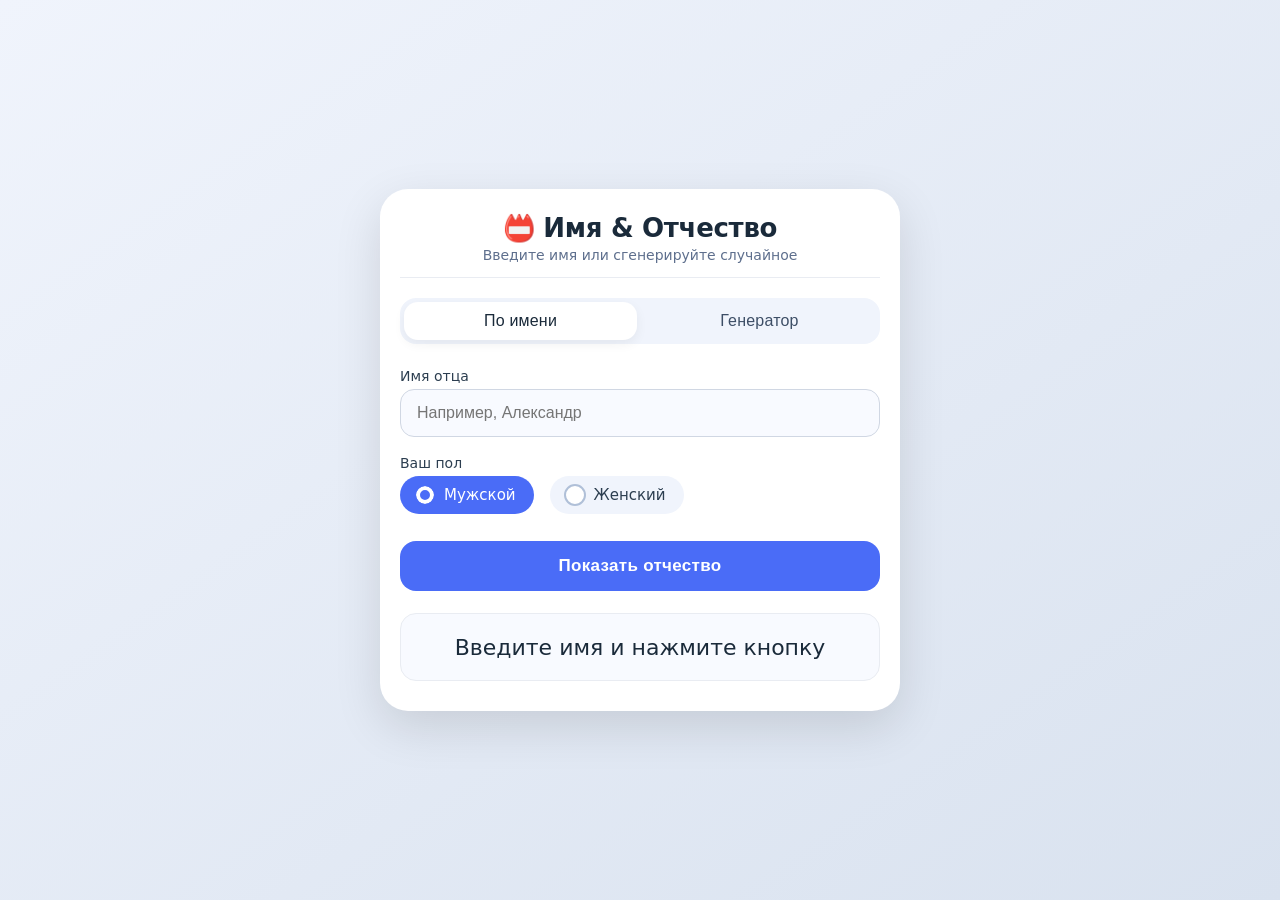
==== index.html @ 455b9d02 "Rename index to index.html" ====
<!DOCTYPE html>
<html lang="ru">
<head>
    <meta charset="UTF-8">
    <meta name="viewport" content="width=device-width, initial-scale=1.0, maximum-scale=1.0, user-scalable=yes">
    <title>Имя → Отчество + Генератор</title>
    <style>
        * {
            box-sizing: border-box;
            margin: 0;
            padding: 0;
        }

        body {
            background: linear-gradient(145deg, #f0f4fc 0%, #d9e2ef 100%);
            min-height: 100vh;
            display: flex;
            justify-content: center;
            align-items: center;
            font-family: 'Segoe UI', Roboto, system-ui, -apple-system, sans-serif;
            padding: 16px;
            margin: 0;
            touch-action: manipulation;
        }

        .app {
            background: #ffffff;
            max-width: 520px;
            width: 100%;
            padding: 24px 20px 30px;
            border-radius: 28px;
            box-shadow: 0 16px 48px rgba(0, 0, 0, 0.12);
            transition: 0.3s;
        }

        h1 {
            text-align: center;
            font-weight: 600;
            font-size: 26px;
            color: #1a2a3a;
            margin-bottom: 4px;
            letter-spacing: -0.3px;
        }

        .app-sub {
            text-align: center;
            color: #5e6f8d;
            font-size: 14px;
            margin-bottom: 20px;
            border-bottom: 1px solid #e9ecf2;
            padding-bottom: 14px;
        }

        .tabs {
            display: flex;
            gap: 6px;
            margin-bottom: 24px;
            background: #f0f4fc;
            border-radius: 16px;
            padding: 4px;
        }

        .tab-btn {
            flex: 1;
            padding: 10px 4px;
            border: none;
            background: transparent;
            border-radius: 14px;
            font-size: 16px;
            font-weight: 500;
            color: #3d4e66;
            cursor: pointer;
            transition: background 0.2s, color 0.2s, box-shadow 0.2s;
            text-align: center;
            letter-spacing: 0.2px;
            touch-action: manipulation;
            -webkit-tap-highlight-color: transparent;
        }

        .tab-btn.active {
            background: #ffffff;
            color: #1a2a3a;
            box-shadow: 0 4px 12px rgba(0, 0, 0, 0.06);
        }

        .tab-btn:active {
            background: #e0e8f5;
        }

        .tab-panel {
            display: none;
            animation: fade 0.2s ease;
        }

        .tab-panel.active {
            display: block;
        }

        @keyframes fade {
            from { opacity: 0.5; }
            to { opacity: 1; }
        }

        .form-group {
            margin-bottom: 18px;
        }

        label {
            display: block;
            font-weight: 500;
            font-size: 14px;
            color: #2c3e50;
            margin-bottom: 5px;
        }

        input[type="text"] {
            width: 100%;
            padding: 14px 16px;
            font-size: 16px;
            border: 1px solid #d0d7e3;
            border-radius: 14px;
            background: #f8faff;
            transition: 0.25s;
            outline: none;
            -webkit-appearance: none;
            touch-action: manipulation;
        }

        input[type="text"]:focus {
            border-color: #4a6cf7;
            background: #ffffff;
            box-shadow: 0 0 0 3px rgba(74, 108, 247, 0.15);
        }

        .radio-group {
            display: flex;
            gap: 16px;
            align-items: center;
            flex-wrap: wrap;
            margin-top: 2px;
        }

        .radio-group input[type="radio"] {
            display: none;
        }

        .radio-group label {
            display: inline-flex;
            align-items: center;
            gap: 8px;
            font-weight: 400;
            font-size: 15px;
            color: #2c3e50;
            cursor: pointer;
            padding: 8px 18px 8px 14px;
            border-radius: 40px;
            background: #f0f4fc;
            transition: background 0.2s, color 0.2s;
            user-select: none;
            touch-action: manipulation;
            -webkit-tap-highlight-color: transparent;
        }

        .radio-group input[type="radio"]:checked + label {
            background: #4a6cf7;
            color: #ffffff;
        }

        .radio-group label::before {
            content: "";
            display: inline-block;
            width: 18px;
            height: 18px;
            border-radius: 50%;
            border: 2px solid #b0c0d8;
            background: #ffffff;
            transition: 0.2s;
            flex-shrink: 0;
        }

        .radio-group input[type="radio"]:checked + label::before {
            border-color: #4a6cf7;
            background: #4a6cf7;
            box-shadow: inset 0 0 0 4px #ffffff;
        }

        .btn-primary {
            width: 100%;
            padding: 15px;
            font-size: 17px;
            font-weight: 600;
            background: #4a6cf7;
            color: #ffffff;
            border: none;
            border-radius: 16px;
            cursor: pointer;
            transition: background 0.2s, box-shadow 0.2s;
            letter-spacing: 0.3px;
            margin-top: 4px;
            touch-action: manipulation;
            -webkit-tap-highlight-color: transparent;
        }

        .btn-primary:active {
            background: #3a5cd9;
        }

        .result-box {
            margin-top: 22px;
            padding: 18px 16px;
            background: #f8faff;
            border-radius: 16px;
            text-align: center;
            font-size: 22px;
            font-weight: 500;
            color: #1a2a3a;
            border: 1px solid #e9ecf2;
            min-height: 68px;
            display: flex;
            align-items: center;
            justify-content: center;
            transition: 0.3s;
            word-break: break-word;
        }

        .result-box.error {
            color: #d14545;
            background: #fff4f4;
            border-color: #f5c6c6;
            font-size: 16px;
        }

        .result-box.success {
            color: #1a7a3a;
            background: #e6f7ed;
            border-color: #b8e0cc;
        }

        .gen-options {
            display: flex;
            gap: 12px;
            flex-wrap: wrap;
            margin-bottom: 4px;
        }

        .gen-options label {
            display: flex;
            align-items: center;
            gap: 6px;
            font-weight: 400;
            font-size: 15px;
            color: #2c3e50;
            cursor: pointer;
            padding: 6px 12px;
            background: #f0f4fc;
            border-radius: 30px;
            transition: background 0.2s, color 0.2s;
            touch-action: manipulation;
            -webkit-tap-highlight-color: transparent;
        }

        .gen-options input[type="checkbox"] {
            width: 18px;
            height: 18px;
            accent-color: #4a6cf7;
            cursor: pointer;
            touch-action: manipulation;
        }

        .gen-options label:has(input:checked) {
            background: #4a6cf7;
            color: #ffffff;
        }

        @media (max-width: 460px) {
            .app {
                padding: 18px 14px 22px;
            }
            h1 {
                font-size: 22px;
            }
            .tab-btn {
                font-size: 14px;
                padding: 8px 2px;
            }
            .radio-group label {
                padding: 6px 14px 6px 10px;
                font-size: 14px;
            }
            .gen-options label {
                font-size: 14px;
                padding: 5px 10px;
            }
            .result-box {
                font-size: 19px;
                min-height: 60px;
            }
        }

        @media (max-width: 380px) {
            .tabs {
                flex-direction: column;
                gap: 4px;
            }
            .tab-btn {
                width: 100%;
            }
        }
    </style>
</head>
<body>

<div class="app">
    <h1>📛 Имя &amp; Отчество</h1>
    <div class="app-sub">Введите имя или сгенерируйте случайное</div>

    <div class="tabs" role="tablist">
        <button class="tab-btn active" data-tab="tab1" role="tab">По имени</button>
        <button class="tab-btn" data-tab="tab2" role="tab">Генератор</button>
    </div>

    <div id="tab1" class="tab-panel active" role="tabpanel">
        <div class="form-group">
            <label for="nameInput">Имя отца</label>
            <input type="text" id="nameInput" placeholder="Например, Александр" autocomplete="off">
        </div>

        <div class="form-group">
            <label>Ваш пол</label>
            <div class="radio-group">
                <input type="radio" name="gender1" value="male" id="male1" checked>
                <label for="male1">Мужской</label>
                <input type="radio" name="gender1" value="female" id="female1">
                <label for="female1">Женский</label>
            </div>
        </div>

        <button class="btn-primary" id="generateBtn1">Показать отчество</button>

        <div id="result1" class="result-box">Введите имя и нажмите кнопку</div>
    </div>

    <div id="tab2" class="tab-panel" role="tabpanel">
        <div class="form-group">
            <label>Что генерировать</label>
            <div class="gen-options">
                <label><input type="checkbox" id="genName" checked> Имя</label>
                <label><input type="checkbox" id="genPatr" checked> Отчество</label>
            </div>
            <div style="font-size:13px; color:#5e6f8d; margin-top:4px;">Выберите один или оба пункта</div>
        </div>

        <div class="form-group">
            <label>Пол для отчества</label>
            <div class="radio-group">
                <input type="radio" name="gender2" value="male" id="male2" checked>
                <label for="male2">Мужской</label>
                <input type="radio" name="gender2" value="female" id="female2">
                <label for="female2">Женский</label>
            </div>
            <div style="font-size:13px; color:#5e6f8d; margin-top:3px;">Используется только если генерируется отчество</div>
        </div>

        <button class="btn-primary" id="generateBtn2">🎲 Сгенерировать</button>

        <div id="result2" class="result-box">Нажмите «Сгенерировать»</div>
    </div>
</div>

<script>
    (function() {
        // ---------- ТОЛЬКО РУССКИЕ И СТАРОСЛАВЯНСКИЕ МУЖСКИЕ ИМЕНА (около 200) ----------
        const maleNames = [
            'александр', 'алексей', 'анатолий', 'андрей', 'антон',
            'аркадий', 'арсений', 'артем', 'афанасий', 'богдан',
            'борис', 'борислав', 'бронислав', 'вадим', 'валентин',
            'валерий', 'василий', 'венедикт', 'викентий', 'виктор',
            'виталий', 'владимир', 'владислав', 'влас', 'всеволод',
            'вячеслав', 'гавриил', 'геннадий', 'георгий', 'герасим',
            'глеб', 'гордей', 'григорий', 'гурий', 'давид',
            'даниил', 'данила', 'демид', 'демьян', 'денис',
            'дмитрий', 'добрыня', 'драгомир', 'евгений', 'егор',
            'елеазар', 'елисей', 'емельян', 'еремей', 'ермолай',
            'ефим', 'ефрем', 'захар', 'зиновий', 'иван',
            'игнат', 'игнатий', 'игорь', 'изяслав', 'илья',
            'иосиф', 'ипат', 'ипполит', 'казимир', 'калистрат',
            'капитон', 'карп', 'касьян', 'киприан', 'кирилл',
            'климент', 'клим', 'константин', 'козьма', 'кузьма',
            'лаврентий', 'лазарь', 'лев', 'леонид', 'лука',
            'любомир', 'макар', 'максим', 'марк', 'мартин',
            'матвей', 'мечислав', 'мирон', 'мирослав', 'михаил',
            'модест', 'мстислав', 'назар', 'нестор', 'никита',
            'никифор', 'николай', 'нимфодор', 'олег', 'онисим',
            'остап', 'павел', 'панкрат', 'парфен', 'патап',
            'пересвет', 'петр', 'пимен', 'платон', 'поликарп',
            'потап', 'прохор', 'радомир', 'ратибор', 'ратмир',
            'родион', 'родислав', 'роман', 'ростислав', 'руслан',
            'савва', 'савелий', 'самуил', 'сафон', 'святогор',
            'святомир', 'святослав', 'севастьян', 'семен', 'серафим',
            'сергей', 'сидор', 'сила', 'силуан', 'соломон',
            'софрон', 'спиридон', 'станислав', 'степан', 'тарас',
            'терентий', 'тимофей', 'тихон', 'трофим', 'ульян',
            'устин', 'фадей', 'федор', 'федот', 'феликс',
            'феофан', 'филипп', 'филон', 'фотий', 'харитон',
            'христофор', 'эраст', 'ювеналий', 'юлий', 'юрий',
            'яким', 'ян', 'януарий', 'ярополк', 'ярослав'
        ];

        // Мужские имена, оканчивающиеся на "а"/"я" (для проверки)
        const maleAEnding = ['никита', 'илья', 'кузьма', 'фома', 'савва', 'лука', 'данила'];

        // Исключения для нестандартных отчеств
        const exceptions = {
            'илья': ['Ильич', 'Ильинична'],
            'данила': ['Данилович', 'Даниловна'],
            'кузьма': ['Кузьмич', 'Кузьминична'],
            'фома': ['Фомич', 'Фоминична'],
            'лука': ['Лукич', 'Лукинична'],
            'павел': ['Павлович', 'Павловна'],
            'михаил': ['Михайлович', 'Михайловна'],
            'лев': ['Львович', 'Львовна'],
            'дмитрий': ['Дмитриевич', 'Дмитриевна'],
            'пётр': ['Петрович', 'Петровна'],
            'петр': ['Петрович', 'Петровна'],
            'семён': ['Семёнович', 'Семёновна'],
            'семен': ['Семёнович', 'Семёновна'],
            'артём': ['Артёмович', 'Артёмовна'],
            'артем': ['Артёмович', 'Артёмовна'],
            'ёгор': ['Егорович', 'Егоровна'],
            'егор': ['Егорович', 'Егоровна']
        };

        function getPatronymic(name, gender) {
            const trimmed = name.trim();
            if (!trimmed) return { text: 'Введите имя', error: true };
            const lower = trimmed.toLowerCase();
            const lastChar = lower.slice(-1);
            if ((lastChar === 'а' || lastChar === 'я') && !maleAEnding.includes(lower)) {
                return { text: 'Ошибка: введите мужское имя', error: true };
            }
            const exKey = lower;
            if (exceptions[exKey]) {
                return { text: gender === 'male' ? exceptions[exKey][0] : exceptions[exKey][1], error: false };
            }
            let base = '', maleSuffix = '', femaleSuffix = '';
            if (lastChar === 'а' || lastChar === 'я') {
                base = lower.slice(0, -1);
                maleSuffix = 'ич';
                femaleSuffix = 'ична';
            } else if (lastChar === 'й') {
                if (lower.endsWith('ий')) {
                    base = lower.slice(0, -2) + 'ь';
                    maleSuffix = 'евич';
                    femaleSuffix = 'евна';
                } else {
                    base = lower.slice(0, -1);
                    maleSuffix = 'евич';
                    femaleSuffix = 'евна';
                }
            } else if (lastChar === 'ь') {
                base = lower.slice(0, -1);
                maleSuffix = 'евич';
                femaleSuffix = 'евна';
            } else {
                base = lower;
                maleSuffix = 'ович';
                femaleSuffix = 'овна';
            }
            let result = base + (gender === 'male' ? maleSuffix : femaleSuffix);
            result = result.charAt(0).toUpperCase() + result.slice(1);
            return { text: result, error: false };
        }

        // ---------- Универсальная функция для событий (touch + click) ----------
        function addTapListener(element, handler) {
            if (!element) return;
            let isTouched = false;
            element.addEventListener('touchstart', function(e) {
                isTouched = true;
                handler(e);
            }, { passive: true });
            element.addEventListener('click', function(e) {
                if (!isTouched) {
                    handler(e);
                }
                isTouched = false;
            });
        }

        // ---------- Вкладка 1 ----------
        const nameInput = document.getElementById('nameInput');
        const male1 = document.getElementById('male1');
        const female1 = document.getElementById('female1');
        const generateBtn1 = document.getElementById('generateBtn1');
        const result1 = document.getElementById('result1');

        function updateResult1() {
            const name = nameInput.value.trim();
            if (!name) {
                result1.textContent = 'Введите имя и нажмите кнопку';
                result1.className = 'result-box';
                return;
            }
            const gender = male1.checked ? 'male' : 'female';
            const { text, error } = getPatronymic(name, gender);
            result1.textContent = text;
            result1.className = 'result-box ' + (error ? 'error' : 'success');
        }

        addTapListener(generateBtn1, updateResult1);

        nameInput.addEventListener('keydown', (e) => {
            if (e.key === 'Enter') {
                e.preventDefault();
                updateResult1();
            }
        });
        male1.addEventListener('change', updateResult1);
        female1.addEventListener('change', updateResult1);

        // ---------- Вкладка 2 ----------
        const genNameChk = document.getElementById('genName');
        const genPatrChk = document.getElementById('genPatr');
        const male2 = document.getElementById('male2');
        const female2 = document.getElementById('female2');
        const generateBtn2 = document.getElementById('generateBtn2');
        const result2 = document.getElementById('result2');

        function getRandomName() {
            const idx = Math.floor(Math.random() * maleNames.length);
            return maleNames[idx];
        }

        function generateRandom() {
            const includeName = genNameChk.checked;
            const includePatr = genPatrChk.checked;
            if (!includeName && !includePatr) {
                result2.textContent = 'Выберите хотя бы один вариант';
                result2.className = 'result-box error';
                return;
            }
            const gender = male2.checked ? 'male' : 'female';
            const outputParts = [];
            if (includeName) {
                const randomName = getRandomName();
                outputParts.push(randomName.charAt(0).toUpperCase() + randomName.slice(1));
            }
            if (includePatr) {
                let baseName = getRandomName();
                const { text, error } = getPatronymic(baseName, gender);
                if (!error) outputParts.push(text);
                else outputParts.push('(ошибка)');
            }
            const finalText = outputParts.join(' ') || 'Ничего не выбрано';
            result2.textContent = finalText;
            result2.className = 'result-box success';
        }

        addTapListener(generateBtn2, generateRandom);

        // ---------- Переключение вкладок ----------
        const tabBtns = document.querySelectorAll('.tab-btn');
        const panels = {
            tab1: document.getElementById('tab1'),
            tab2: document.getElementById('tab2')
        };

        tabBtns.forEach(btn => {
            addTapListener(btn, function(e) {
                tabBtns.forEach(b => b.classList.remove('active'));
                btn.classList.add('active');
                Object.values(panels).forEach(p => p.classList.remove('active'));
                const tabId = btn.dataset.tab;
                if (panels[tabId]) panels[tabId].classList.add('active');
            });
        });

        // Инициализация
        result1.textContent = 'Введите имя и нажмите кнопку';
        result1.className = 'result-box';
        result2.textContent = 'Нажмите «Сгенерировать»';
        result2.className = 'result-box';
    })();
</script>
</body>
</html>
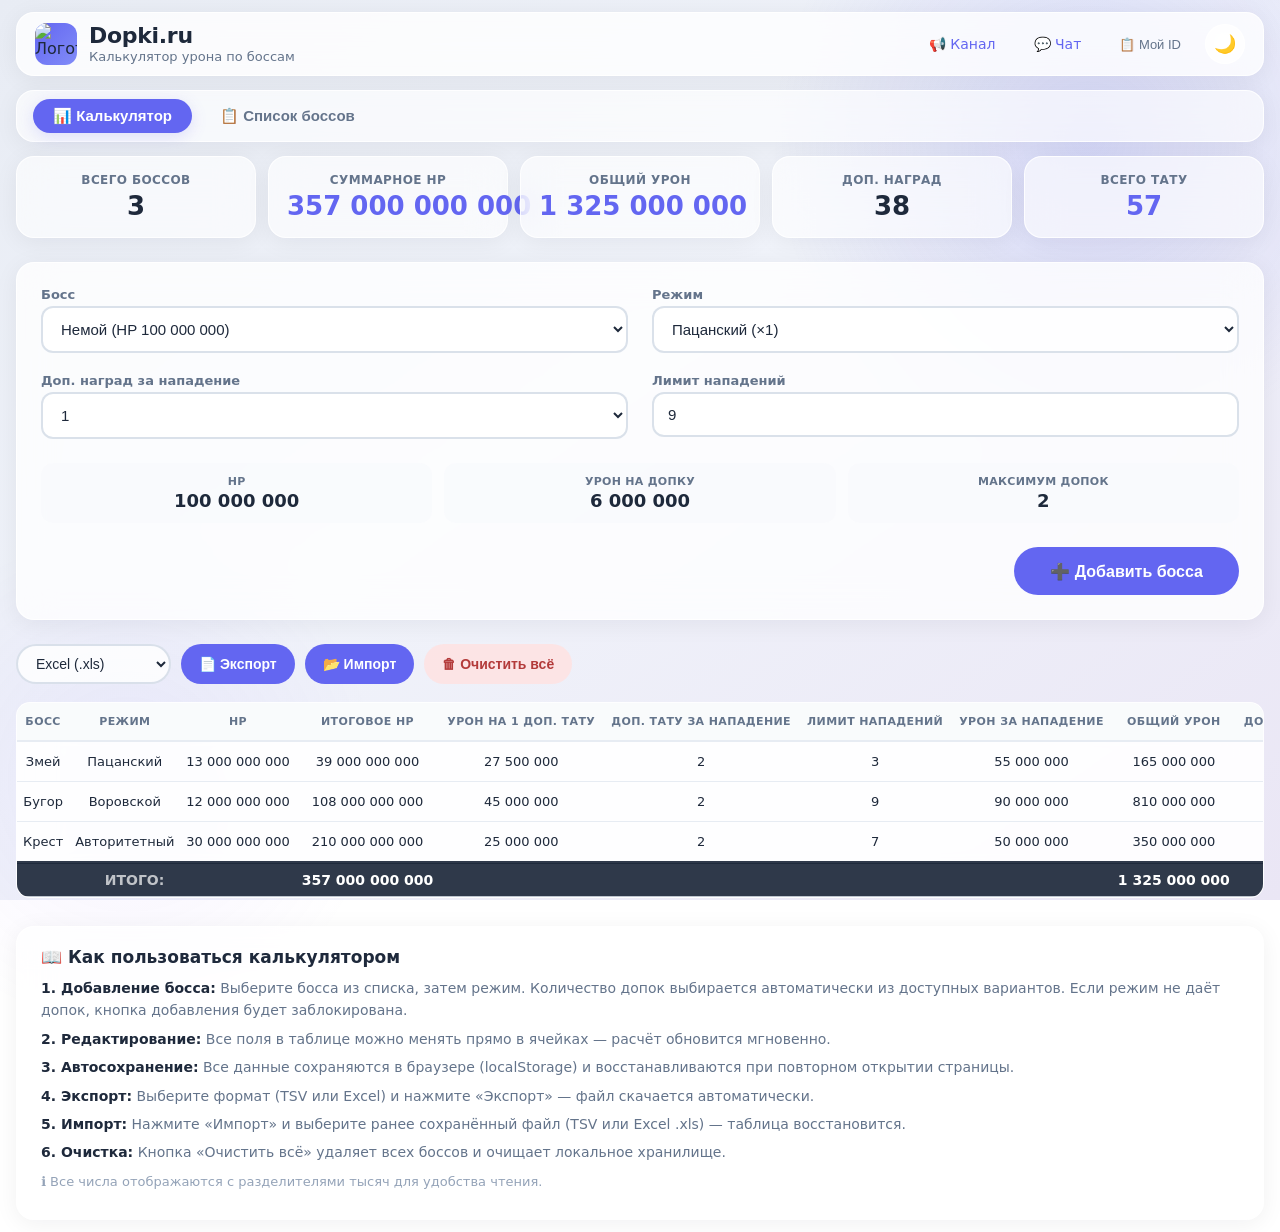
==== commit 0780b0e1: "Update print statement from 'Hello' to 'Goodbye'" ====
--- a/index.html
+++ b/index.html
@@ -1,586 +1,1987 @@
 <!DOCTYPE html>
-<html lang="ru">
+<html lang="ru" data-theme="light">
 <head>
     <meta charset="UTF-8">
-    <meta name="viewport" content="width=device-width, initial-scale=1.0, maximum-scale=1.0, user-scalable=yes">
-    <title>Имя → Отчество + Генератор</title>
+    <meta name="viewport" content="width=device-width, initial-scale=1.0, maximum-scale=1.5">
+    <title>Боссы — Калькулятор + Список</title>
     <style>
-        * {
-            box-sizing: border-box;
-            margin: 0;
-            padding: 0;
+        /* ===== ОБЩИЕ СТИЛИ (без изменений) ===== */
+        * { box-sizing: border-box; margin: 0; padding: 0; }
+
+        :root {
+            --bg-gradient-1: #e8ecf4;
+            --bg-gradient-2: #f0f3fa;
+            --bg-gradient-3: #eae6f5;
+            --accent: #6366f1;
+            --accent-light: #818cf8;
+            --accent-glow: rgba(99, 102, 241, 0.18);
+            --glass-bg: rgba(255, 255, 255, 0.62);
+            --glass-bg-strong: rgba(255, 255, 255, 0.78);
+            --glass-border: rgba(255, 255, 255, 0.85);
+            --glass-shadow: 0 4px 24px rgba(15, 23, 42, 0.06);
+            --glass-blur: 18px;
+            --bg-card: var(--glass-bg);
+            --bg-card-hover: rgba(255, 255, 255, 0.88);
+            --bg-input: rgba(255, 255, 255, 0.82);
+            --bg-input-alt: rgba(248, 250, 252, 0.7);
+            --bg-header: var(--glass-bg-strong);
+            --bg-table-header: rgba(248, 250, 252, 0.8);
+            --bg-table-row: rgba(255, 255, 255, 0.4);
+            --bg-table-row-alt: rgba(255, 255, 255, 0.55);
+            --bg-total: rgba(30, 41, 59, 0.92);
+            --bg-btn-primary: var(--accent);
+            --bg-btn-primary-hover: #4f46e5;
+            --bg-btn-secondary: rgba(255, 255, 255, 0.5);
+            --bg-btn-secondary-hover: rgba(255, 255, 255, 0.72);
+            --bg-btn-danger: rgba(254, 226, 226, 0.85);
+            --bg-btn-danger-hover: rgba(254, 202, 202, 0.9);
+            --bg-select: rgba(255, 255, 255, 0.82);
+            --bg-toast: rgba(30, 41, 59, 0.94);
+            --text-primary: #1e293b;
+            --text-secondary: #64748b;
+            --text-inverse: #ffffff;
+            --text-muted: #94a3b8;
+            --text-link: var(--accent);
+            --border-color: rgba(226, 232, 240, 0.8);
+            --border-input: rgba(203, 213, 225, 0.7);
+            --shadow-card: var(--glass-shadow);
+            --shadow-hover: 0 8px 32px rgba(15, 23, 42, 0.1);
+            --cat-blue: #3b82f6;
+            --cat-amber: #f59e0b;
+            --cat-violet: #8b5cf6;
+            --hp-low-color: #059669;
+            --hp-mid-color: #d97706;
+            --hp-high-color: #ea580c;
+            --hp-vhigh-color: #dc2626;
+            --hp-low-bg: rgba(5, 150, 105, 0.07);
+            --hp-mid-bg: rgba(217, 119, 6, 0.07);
+            --hp-high-bg: rgba(234, 88, 12, 0.07);
+            --hp-vhigh-bg: rgba(220, 38, 38, 0.07);
+            --radius-card: 18px;
+            --radius-input: 12px;
+            --radius-btn: 24px;
+            --radius-table: 14px;
+            --transition: 0.25s ease;
+            --font: 'Segoe UI', -apple-system, BlinkMacSystemFont, Roboto, system-ui, sans-serif;
+        }
+        [data-theme="dark"] {
+            --bg-gradient-1: #0b0f17;
+            --bg-gradient-2: #111827;
+            --bg-gradient-3: #15102a;
+            --accent: #818cf8;
+            --accent-light: #a5b4fc;
+            --accent-glow: rgba(129, 140, 248, 0.15);
+            --glass-bg: rgba(22, 27, 38, 0.62);
+            --glass-bg-strong: rgba(28, 34, 48, 0.78);
+            --glass-border: rgba(255, 255, 255, 0.07);
+            --glass-shadow: 0 4px 24px rgba(0, 0, 0, 0.28);
+            --glass-blur: 20px;
+            --bg-card: var(--glass-bg);
+            --bg-card-hover: rgba(36, 42, 56, 0.75);
+            --bg-input: rgba(22, 27, 38, 0.85);
+            --bg-input-alt: rgba(30, 36, 50, 0.6);
+            --bg-header: var(--glass-bg-strong);
+            --bg-table-header: rgba(30, 36, 50, 0.75);
+            --bg-table-row: rgba(22, 27, 38, 0.45);
+            --bg-table-row-alt: rgba(28, 34, 48, 0.55);
+            --bg-total: rgba(99, 102, 241, 0.88);
+            --bg-btn-primary: var(--accent);
+            --bg-btn-primary-hover: #6366f1;
+            --bg-btn-secondary: rgba(255, 255, 255, 0.05);
+            --bg-btn-secondary-hover: rgba(255, 255, 255, 0.1);
+            --bg-btn-danger: rgba(127, 29, 29, 0.45);
+            --bg-btn-danger-hover: rgba(153, 27, 27, 0.55);
+            --bg-select: rgba(22, 27, 38, 0.85);
+            --bg-toast: rgba(99, 102, 241, 0.94);
+            --text-primary: #e2e8f0;
+            --text-secondary: #94a3b8;
+            --text-inverse: #ffffff;
+            --text-muted: #64748b;
+            --text-link: var(--accent-light);
+            --border-color: rgba(255, 255, 255, 0.06);
+            --border-input: rgba(255, 255, 255, 0.1);
+            --shadow-card: var(--glass-shadow);
+            --shadow-hover: 0 8px 32px rgba(0, 0, 0, 0.38);
+            --hp-low-color: #34d399;
+            --hp-mid-color: #fbbf24;
+            --hp-high-color: #fb923c;
+            --hp-vhigh-color: #f87171;
+            --hp-low-bg: rgba(52, 211, 153, 0.06);
+            --hp-mid-bg: rgba(251, 191, 36, 0.06);
+            --hp-high-bg: rgba(251, 146, 60, 0.06);
+            --hp-vhigh-bg: rgba(248, 113, 113, 0.06);
         }
 
         body {
-            background: linear-gradient(145deg, #f0f4fc 0%, #d9e2ef 100%);
+            font-family: var(--font);
+            background: linear-gradient(145deg, var(--bg-gradient-1) 0%, var(--bg-gradient-2) 45%, var(--bg-gradient-3) 100%);
+            background-attachment: fixed;
+            color: var(--text-primary);
+            transition: background var(--transition), color var(--transition);
             min-height: 100vh;
+            padding: 16px;
             display: flex;
             justify-content: center;
+        }
+        body::before {
+            content: '';
+            position: fixed;
+            top: -20%;
+            right: -10%;
+            width: 50vw;
+            height: 50vw;
+            background: radial-gradient(circle, var(--accent-glow) 0%, transparent 70%);
+            pointer-events: none;
+            z-index: 0;
+        }
+        body::after {
+            content: '';
+            position: fixed;
+            bottom: -15%;
+            left: -10%;
+            width: 40vw;
+            height: 40vw;
+            background: radial-gradient(circle, rgba(139, 92, 246, 0.08) 0%, transparent 70%);
+            pointer-events: none;
+            z-index: 0;
+        }
+
+        .glass {
+            background: var(--glass-bg);
+            backdrop-filter: blur(var(--glass-blur));
+            -webkit-backdrop-filter: blur(var(--glass-blur));
+            border: 1px solid var(--glass-border);
+            box-shadow: var(--glass-shadow);
+        }
+        .container { max-width: 100%; width: 100%; position: relative; z-index: 1; }
+
+        /* ===== ШАПКА ===== */
+        .app-header {
+            display: flex; flex-wrap: wrap; align-items: center; justify-content: space-between;
+            gap: 16px; padding: 12px 20px 12px 24px;
+            background: var(--glass-bg-strong);
+            backdrop-filter: blur(var(--glass-blur));
+            -webkit-backdrop-filter: blur(var(--glass-blur));
+            border: 1px solid var(--glass-border);
+            border-radius: var(--radius-card);
+            box-shadow: var(--shadow-card); margin-bottom: 24px;
+            transition: background var(--transition), box-shadow var(--transition), border-color var(--transition);
+        }
+        .logo-area { display: flex; align-items: center; gap: 12px; }
+        .logo-icon {
+            width: 42px; height: 42px; border-radius: 12px;
+            background: linear-gradient(135deg, var(--accent), var(--accent-light));
+            display: flex; align-items: center; justify-content: center;
+            overflow: hidden;
+            flex-shrink: 0;
+        }
+        .logo-icon img {
+            width: 100%; height: 100%; object-fit: cover;
+            display: block;
+        }
+        .logo-text { display: flex; flex-direction: column; line-height: 1.2; }
+        .logo-text .title { font-size: 22px; font-weight: 700; color: var(--text-primary); letter-spacing: -0.3px; transition: color var(--transition); }
+        .logo-text .sub { font-size: 13px; font-weight: 400; color: var(--text-secondary); transition: color var(--transition); }
+
+        .header-actions { display: flex; align-items: center; gap: 10px; flex-wrap: wrap; }
+        .header-actions .btn-link {
+            background: none; border: none; color: var(--text-secondary);
+            font-size: 14px; font-weight: 500; padding: 6px 14px;
+            border-radius: var(--radius-btn); cursor: pointer;
+            transition: background var(--transition), color var(--transition);
+            text-decoration: none; display: inline-flex; align-items: center; gap: 6px;
+        }
+        .header-actions .btn-link:hover { background: var(--bg-btn-secondary); color: var(--text-primary); }
+        .header-actions .btn-link.primary { color: var(--text-link); }
+        .header-actions .btn-link.primary:hover { background: var(--accent-glow); }
+
+        .theme-toggle {
+            background: var(--bg-btn-secondary);
+            border: 1px solid var(--glass-border);
+            width: 40px; height: 40px;
+            border-radius: 50%; font-size: 18px; cursor: pointer;
+            transition: background var(--transition), transform 0.2s, border-color var(--transition);
+            display: flex; align-items: center; justify-content: center;
+            color: var(--text-primary);
+            backdrop-filter: blur(8px);
+            -webkit-backdrop-filter: blur(8px);
+        }
+        .theme-toggle:hover { background: var(--bg-btn-secondary-hover); transform: scale(1.05); }
+
+        /* ===== ВКЛАДКИ ===== */
+        .tabs {
+            display: flex; gap: 8px; margin-bottom: 20px; flex-wrap: wrap;
+            background: var(--glass-bg);
+            backdrop-filter: blur(var(--glass-blur));
+            -webkit-backdrop-filter: blur(var(--glass-blur));
+            border: 1px solid var(--glass-border);
+            padding: 8px 16px; border-radius: var(--radius-card);
+            box-shadow: var(--shadow-card);
+        }
+        .tab-btn {
+            background: transparent; border: none; padding: 8px 20px;
+            border-radius: var(--radius-btn); font-size: 15px; font-weight: 600;
+            color: var(--text-secondary); cursor: pointer;
+            transition: background var(--transition), color var(--transition);
+        }
+        .tab-btn:hover { background: var(--bg-btn-secondary); color: var(--text-primary); }
+        .tab-btn.active {
+            background: var(--bg-btn-primary);
+            color: var(--text-inverse);
+            box-shadow: 0 4px 16px var(--accent-glow);
+        }
+        .tab-btn.active:hover { background: var(--bg-btn-primary-hover); }
+
+        .tab-content {
+            display: none;
+            animation: fade 0.3s;
+        }
+        .tab-content.active { display: block; }
+        @keyframes fade { from { opacity: 0.4; } to { opacity: 1; } }
+
+        /* ===== ИЗОЛЯЦИЯ СТИЛЕЙ ДЛЯ КАЖДОГО ТАБА ===== */
+        /* Стили для Калькулятора (префикс #tab-calculator) */
+        #tab-calculator .stats-grid {
+            display: grid; grid-template-columns: repeat(auto-fit, minmax(140px, 1fr)); gap: 12px; margin-bottom: 24px;
+        }
+        #tab-calculator .stat-card {
+            background: var(--glass-bg);
+            backdrop-filter: blur(var(--glass-blur));
+            -webkit-backdrop-filter: blur(var(--glass-blur));
+            border: 1px solid var(--glass-border);
+            border-radius: var(--radius-card); padding: 16px 18px;
+            box-shadow: var(--shadow-card); transition: background var(--transition), box-shadow var(--transition), transform 0.2s;
+            text-align: center;
+        }
+        #tab-calculator .stat-card:hover { transform: translateY(-2px); box-shadow: var(--shadow-hover); }
+        #tab-calculator .stat-card .stat-label { font-size:12px; font-weight:600; text-transform:uppercase; letter-spacing:0.4px; color:var(--text-secondary); margin-bottom:4px; transition:color var(--transition); }
+        #tab-calculator .stat-card .stat-value { font-size:26px; font-weight:700; color:var(--text-primary); transition:color var(--transition); }
+        #tab-calculator .stat-card .stat-value .small { font-size:14px; font-weight:400; color:var(--text-secondary); margin-left:4px; }
+        #tab-calculator .stat-card.accent .stat-value { color:var(--text-link); }
+
+        #tab-calculator .add-section { margin-bottom:24px; }
+        #tab-calculator .add-form-wrap {
+            background: var(--glass-bg-strong);
+            backdrop-filter: blur(var(--glass-blur));
+            -webkit-backdrop-filter: blur(var(--glass-blur));
+            border: 1px solid var(--glass-border);
+            border-radius: var(--radius-card); box-shadow: var(--shadow-card); padding: 24px;
+            transition: background var(--transition), box-shadow var(--transition), border-color var(--transition);
+        }
+        #tab-calculator .add-form-grid { display:grid; grid-template-columns:1fr 1fr; gap:20px 24px; }
+        #tab-calculator .add-form-grid .field-group { display:flex; flex-direction:column; gap:4px; }
+        #tab-calculator .add-form-grid .field-group label { font-size:13px; font-weight:600; color:var(--text-secondary); transition:color var(--transition); }
+        #tab-calculator .add-form-grid .field-group select,
+        #tab-calculator .add-form-grid .field-group input {
+            padding:12px 14px; border:2px solid var(--border-input); border-radius:var(--radius-input);
+            font-size:15px; font-weight:500; color:var(--text-primary); background:var(--bg-input);
+            transition:border-color var(--transition), background var(--transition), color var(--transition), box-shadow var(--transition);
+            outline:none; width:100%;
+        }
+        #tab-calculator .add-form-grid .field-group select {
+            appearance: auto;
+            background-image: none;
+            padding-right: 14px;
+        }
+        #tab-calculator .add-form-grid .field-group select:focus,
+        #tab-calculator .add-form-grid .field-group input:focus {
+            border-color:var(--text-link);
+            box-shadow:0 0 0 4px var(--accent-glow);
+        }
+        #tab-calculator .form-info-grid {
+            grid-column: 1 / -1;
+            display: grid;
+            grid-template-columns: repeat(auto-fit, minmax(120px, 1fr));
+            gap: 12px;
+            margin-top: 4px;
+        }
+        #tab-calculator .form-info-item {
+            background: var(--bg-input-alt);
+            border-radius: var(--radius-input);
+            padding: 12px 16px;
+            text-align: center;
+            transition: background var(--transition);
+        }
+        #tab-calculator .form-info-item .info-label { font-size:11px; font-weight:600; text-transform:uppercase; letter-spacing:0.3px; color:var(--text-secondary); transition:color var(--transition); }
+        #tab-calculator .form-info-item .info-value { font-size:18px; font-weight:700; color:var(--text-primary); margin-top:2px; transition:color var(--transition); }
+        #tab-calculator .form-info-item.danger .info-value { color:#e74c3c; }
+        #tab-calculator .form-info-item .no-dop-badge {
+            display:inline-block; background:#fee8e8; color:#b33a3a; font-weight:600; font-size:13px;
+            padding:4px 14px; border-radius:20px; margin-top:2px;
+        }
+        #tab-calculator .add-btn-wrap { grid-column:1/-1; display:flex; justify-content:flex-end; margin-top:4px; }
+        #tab-calculator .btn-add {
+            background:var(--bg-btn-primary); color:var(--text-inverse); border:none;
+            padding:12px 36px; border-radius:var(--radius-btn); font-size:16px; font-weight:600;
+            cursor:pointer; transition:background var(--transition), transform 0.2s, opacity 0.2s;
+            display:inline-flex; align-items:center; gap:8px; min-height:48px;
+        }
+        #tab-calculator .btn-add:hover:not(:disabled) { background:var(--bg-btn-primary-hover); transform:scale(1.02); }
+        #tab-calculator .btn-add:active:not(:disabled) { transform:scale(0.97); }
+        #tab-calculator .btn-add:disabled { opacity:0.5; cursor:not-allowed; transform:none; }
+
+        #tab-calculator .actions-bar {
+            display: flex; flex-wrap: wrap; gap: 10px; margin-bottom: 18px; align-items: center;
+        }
+        #tab-calculator .actions-bar .btn {
+            background: var(--bg-btn-secondary); color: var(--text-primary); border: none;
+            padding: 8px 18px; border-radius: var(--radius-btn); font-size: 14px; font-weight: 600;
+            cursor: pointer; transition: background var(--transition), color var(--transition), transform 0.2s;
+            display: inline-flex; align-items: center; gap: 6px; min-height: 40px;
+        }
+        #tab-calculator .actions-bar .btn:hover { background: var(--bg-btn-secondary-hover); transform: translateY(-1px); }
+        #tab-calculator .actions-bar .btn:active { transform: scale(0.97); }
+        #tab-calculator .actions-bar .btn-primary { background: var(--bg-btn-primary); color: var(--text-inverse); }
+        #tab-calculator .actions-bar .btn-primary:hover { background: var(--bg-btn-primary-hover); }
+        #tab-calculator .actions-bar .btn-danger { background: var(--bg-btn-danger); color: #b33a3a; }
+        #tab-calculator .actions-bar .btn-danger:hover { background: var(--bg-btn-danger-hover); color: #a00000; }
+        #tab-calculator .actions-bar .export-select {
+            padding: 8px 14px; border-radius: var(--radius-btn); border: 2px solid var(--border-input);
+            background: var(--bg-input); color: var(--text-primary); font-size: 14px; font-weight: 500;
+            outline: none; cursor: pointer; transition: border-color var(--transition), background var(--transition), color var(--transition);
+            min-height: 40px;
+            appearance: auto;
+            background-image: none;
+            padding-right: 14px;
+        }
+        #tab-calculator .actions-bar .export-select:focus { border-color: var(--text-link); }
+
+        #tab-calculator .table-wrap {
+            position: relative;
+            overflow-x: auto;
+            border-radius: var(--radius-table);
+            border: 1px solid var(--glass-border);
+            background: var(--glass-bg);
+            backdrop-filter: blur(var(--glass-blur));
+            -webkit-backdrop-filter: blur(var(--glass-blur));
+            transition: border-color var(--transition), background var(--transition);
+            -webkit-overflow-scrolling: touch;
+            overscroll-behavior-x: contain;
+            margin-bottom: 18px;
+            scrollbar-width: thin;
+            scrollbar-color: var(--text-link) transparent;
+        }
+        #tab-calculator .table-wrap::-webkit-scrollbar { height: 6px; }
+        #tab-calculator .table-wrap::-webkit-scrollbar-thumb {
+            background: var(--text-link);
+            border-radius: 3px;
+        }
+        .scroll-hint {
+            display: none;
+            font-size: 12px;
+            color: var(--text-muted);
+            text-align: center;
+            margin: -10px 0 14px;
+            padding: 6px 12px;
+            background: var(--glass-bg);
+            backdrop-filter: blur(8px);
+            -webkit-backdrop-filter: blur(8px);
+            border: 1px solid var(--glass-border);
+            border-radius: 20px;
+            width: fit-content;
+            margin-left: auto;
+            margin-right: auto;
+        }
+        #tab-calculator table.boss-table {
+            width: 100%;
+            border-collapse: collapse;
+            font-size: 13px;
+            min-width: 1100px;
+            background: var(--bg-card);
+            transition: background var(--transition);
+        }
+        #tab-calculator table.boss-table thead th {
+            background: var(--bg-table-header);
+            color: var(--text-secondary);
+            font-weight: 700;
+            padding: 12px 8px;
+            text-align: center;
+            border-bottom: 2px solid var(--border-color);
+            font-size: 11px;
+            text-transform: uppercase;
+            letter-spacing: 0.4px;
+            white-space: nowrap;
+            position: sticky;
+            top: 0;
+            z-index: 2;
+            transition: background var(--transition), color var(--transition), border-color var(--transition);
+        }
+        #tab-calculator table.boss-table tbody tr {
+            background: var(--bg-table-row);
+            transition: background var(--transition);
+        }
+        #tab-calculator table.boss-table tbody tr:nth-child(even) {
+            background: var(--bg-table-row-alt);
+        }
+        #tab-calculator table.boss-table tbody tr:hover {
+            background: var(--bg-card-hover);
+        }
+        #tab-calculator table.boss-table td {
+            padding: 8px 6px;
+            border-bottom: 1px solid var(--border-color);
+            color: var(--text-primary);
+            text-align: center;
+            vertical-align: middle;
+            transition: border-color var(--transition), color var(--transition);
+        }
+        /* Текстовые ячейки — без элементов ввода */
+        #tab-calculator table.boss-table td .static-text {
+            font-weight: 500;
+            padding: 4px 0;
+            display: block;
+        }
+        #tab-calculator table.boss-table td .del-btn {
+            background: var(--bg-btn-danger);
+            border: none;
+            border-radius: 20px;
+            padding: 4px 12px;
+            font-size: 13px;
+            font-weight: 600;
+            color: #b33a3a;
+            cursor: pointer;
+            transition: background var(--transition), color var(--transition), transform 0.2s;
+        }
+        #tab-calculator table.boss-table td .del-btn:hover {
+            background: var(--bg-btn-danger-hover);
+            color: #a00000;
+            transform: scale(1.05);
+        }
+        /* Итоговая строка — одна строка */
+        #tab-calculator .total-row td {
+            background: var(--bg-total) !important;
+            color: var(--text-inverse) !important;
+            font-weight: 700;
+            font-size: 14px;
+            border-top: 3px solid var(--bg-total);
+            padding: 12px 8px;
+            white-space: nowrap;
+            transition: background var(--transition), color var(--transition);
+        }
+        #tab-calculator .total-row td .total-label {
+            color: rgba(255,255,255,0.7);
+        }
+        #tab-calculator .total-row td:first-child {
+            text-align: right;
+            padding-right: 16px;
+        }
+        #tab-calculator .empty-message {
+            text-align: center;
+            padding: 40px 20px;
+            color: var(--text-secondary);
+            font-size: 16px;
+            background: var(--glass-bg);
+            backdrop-filter: blur(var(--glass-blur));
+            -webkit-backdrop-filter: blur(var(--glass-blur));
+            border: 1px solid var(--glass-border);
+            border-radius: var(--radius-card);
+            box-shadow: var(--shadow-card);
+            transition: background var(--transition), color var(--transition), box-shadow var(--transition);
+        }
+        #tab-calculator .guide {
+            margin-top: 28px;
+            padding: 20px 24px;
+            background: var(--glass-bg);
+            backdrop-filter: blur(var(--glass-blur));
+            -webkit-backdrop-filter: blur(var(--glass-blur));
+            border-radius: var(--radius-card);
+            border: 1px solid var(--glass-border);
+            box-shadow: var(--shadow-card);
+            transition: background var(--transition), border-color var(--transition), box-shadow var(--transition);
+        }
+        #tab-calculator .guide h3 { font-size:17px; font-weight:700; color:var(--text-primary); margin-bottom:10px; transition:color var(--transition); }
+        #tab-calculator .guide p { font-size:14px; line-height:1.6; color:var(--text-secondary); margin-bottom:6px; transition:color var(--transition); }
+        #tab-calculator .guide ul { padding-left:20px; font-size:14px; line-height:1.7; color:var(--text-secondary); transition:color var(--transition); }
+        #tab-calculator .guide ul li { margin-bottom:3px; }
+        #tab-calculator .guide strong { color:var(--text-primary); }
+        .global-toast {
+            position: fixed;
+            bottom: 30px;
+            left: 50%;
+            transform: translateX(-50%) translateY(20px);
+            background: var(--bg-toast);
+            backdrop-filter: blur(12px);
+            -webkit-backdrop-filter: blur(12px);
+            color: var(--text-inverse);
+            padding: 14px 32px;
+            border-radius: 40px;
+            font-weight: 600;
+            font-size: 15px;
+            border: 1px solid rgba(255, 255, 255, 0.15);
+            box-shadow: 0 8px 40px rgba(0,0,0,0.25);
+            opacity: 0;
+            transition: opacity 0.3s, transform 0.3s;
+            pointer-events: none;
+            z-index: 9999;
+            max-width: 90%;
+            white-space: nowrap;
+            overflow: hidden;
+            text-overflow: ellipsis;
+        }
+        .global-toast.show { opacity: 1; transform: translateX(-50%) translateY(0); }
+        #fileInput { display:none; }
+
+        /* ===== Стили для Списка боссов (префикс #tab-bosslist) ===== */
+        #tab-bosslist .tables-grid {
+            display: grid;
+            grid-template-columns: repeat(3, 1fr);
+            gap: 12px;
+            align-items: start;
+        }
+        #tab-bosslist .table-wrapper {
+            min-width: 0;
+            background: var(--glass-bg-strong);
+            backdrop-filter: blur(var(--glass-blur));
+            -webkit-backdrop-filter: blur(var(--glass-blur));
+            border-radius: var(--radius-card);
+            box-shadow: var(--shadow-card);
+            overflow: hidden;
+            border: 1px solid var(--glass-border);
+            transition: background 0.3s, border-color 0.3s, box-shadow 0.3s;
+        }
+        #tab-bosslist .table-header {
+            padding: 8px 12px;
+            font-weight: 700;
+            font-size: 13px;
+            letter-spacing: -0.2px;
+            border-bottom: 1px solid var(--glass-border);
+            background: var(--glass-bg);
+            backdrop-filter: blur(8px);
+            -webkit-backdrop-filter: blur(8px);
+            display: flex;
+            justify-content: space-between;
             align-items: center;
-            font-family: 'Segoe UI', Roboto, system-ui, -apple-system, sans-serif;
-            padding: 16px;
-            margin: 0;
-            touch-action: manipulation;
-        }
-
-        .app {
-            background: #ffffff;
-            max-width: 520px;
+            transition: background 0.3s, border-color 0.3s;
+        }
+        #tab-bosslist .table-header .count {
+            font-weight: 500;
+            font-size: 12px;
+            color: var(--text-secondary);
+        }
+        #tab-bosslist .table-scroll {
+            overflow: visible;
+        }
+        #tab-bosslist table {
             width: 100%;
-            padding: 24px 20px 30px;
-            border-radius: 28px;
-            box-shadow: 0 16px 48px rgba(0, 0, 0, 0.12);
-            transition: 0.3s;
-        }
-
-        h1 {
+            border-collapse: collapse;
+            table-layout: fixed;
+            font-size: clamp(8px, 0.42vw + 2px, 10.5px);
+            background: inherit;
+            min-width: 0;
+        }
+        #tab-bosslist table th {
+            background: var(--bg-table-header);
+            font-weight: 600;
+            font-size: 0.95em;
+            color: var(--text-secondary);
+            padding: 5px 4px;
+            border-bottom: 1px solid var(--border-color);
             text-align: center;
+            white-space: nowrap;
+            overflow: hidden;
+            text-overflow: ellipsis;
+        }
+        #tab-bosslist table th:first-child { text-align: left; }
+        #tab-bosslist table td {
+            padding: 3px 3px;
+            border-bottom: 1px solid var(--border-color);
+            text-align: center;
+            white-space: nowrap;
+            line-height: 1.35;
+        }
+        #tab-bosslist table tr:last-child td { border-bottom: none; }
+        #tab-bosslist table tbody tr:hover .col-boss {
+            background: var(--bg-card-hover);
+        }
+        #tab-bosslist .col-boss {
             font-weight: 600;
-            font-size: 26px;
-            color: #1a2a3a;
-            margin-bottom: 4px;
+            color: var(--text-primary);
+            text-align: left !important;
+            width: 22%;
+        }
+        #tab-bosslist .hp-cell {
+            text-align: right;
+            font-variant-numeric: tabular-nums;
+            font-size: 0.92em;
             letter-spacing: -0.3px;
-        }
-
-        .app-sub {
-            text-align: center;
-            color: #5e6f8d;
-            font-size: 14px;
-            margin-bottom: 20px;
-            border-bottom: 1px solid #e9ecf2;
-            padding-bottom: 14px;
-        }
-
-        .tabs {
-            display: flex;
-            gap: 6px;
-            margin-bottom: 24px;
-            background: #f0f4fc;
-            border-radius: 16px;
-            padding: 4px;
-        }
-
-        .tab-btn {
-            flex: 1;
-            padding: 10px 4px;
-            border: none;
-            background: transparent;
-            border-radius: 14px;
-            font-size: 16px;
-            font-weight: 500;
-            color: #3d4e66;
+            padding-right: 3px;
+        }
+        #tab-bosslist .hp-cell.empty {
+            background: transparent !important;
+            color: var(--text-muted);
+            opacity: 0.35;
+        }
+        #tab-bosslist .hp-low   { color: var(--hp-low-color);  background: var(--hp-low-bg); }
+        #tab-bosslist .hp-mid   { color: var(--hp-mid-color);  background: var(--hp-mid-bg); }
+        #tab-bosslist .hp-high  { color: var(--hp-high-color); background: var(--hp-high-bg); }
+        #tab-bosslist .hp-vhigh { color: var(--hp-vhigh-color); background: var(--hp-vhigh-bg); }
+
+        #tab-bosslist .cat-besprel { border-top: 3px solid var(--cat-blue); }
+        #tab-bosslist .cat-besprel .table-header { color: var(--cat-blue); }
+        #tab-bosslist .cat-nadzir { border-top: 3px solid var(--cat-amber); }
+        #tab-bosslist .cat-nadzir .table-header { color: var(--cat-amber); }
+        #tab-bosslist .cat-recidiv { border-top: 3px solid var(--cat-violet); }
+        #tab-bosslist .cat-recidiv .table-header { color: var(--cat-violet); }
+
+        #tab-bosslist .btn-export2 {
+            background: var(--bg-btn-primary);
+            border: 1px solid var(--glass-border);
+            color: white;
+            padding: 9px 18px;
+            border-radius: var(--radius-btn);
+            font-size: 13px;
+            font-weight: 600;
             cursor: pointer;
-            transition: background 0.2s, color 0.2s, box-shadow 0.2s;
-            text-align: center;
-            letter-spacing: 0.2px;
-            touch-action: manipulation;
-            -webkit-tap-highlight-color: transparent;
-        }
-
-        .tab-btn.active {
-            background: #ffffff;
-            color: #1a2a3a;
-            box-shadow: 0 4px 12px rgba(0, 0, 0, 0.06);
-        }
-
-        .tab-btn:active {
-            background: #e0e8f5;
-        }
-
-        .tab-panel {
-            display: none;
-            animation: fade 0.2s ease;
-        }
-
-        .tab-panel.active {
-            display: block;
-        }
-
-        @keyframes fade {
-            from { opacity: 0.5; }
-            to { opacity: 1; }
-        }
-
-        .form-group {
-            margin-bottom: 18px;
-        }
-
-        label {
-            display: block;
-            font-weight: 500;
-            font-size: 14px;
-            color: #2c3e50;
-            margin-bottom: 5px;
-        }
-
-        input[type="text"] {
-            width: 100%;
-            padding: 14px 16px;
-            font-size: 16px;
-            border: 1px solid #d0d7e3;
-            border-radius: 14px;
-            background: #f8faff;
-            transition: 0.25s;
-            outline: none;
-            -webkit-appearance: none;
-            touch-action: manipulation;
-        }
-
-        input[type="text"]:focus {
-            border-color: #4a6cf7;
-            background: #ffffff;
-            box-shadow: 0 0 0 3px rgba(74, 108, 247, 0.15);
-        }
-
-        .radio-group {
-            display: flex;
-            gap: 16px;
-            align-items: center;
-            flex-wrap: wrap;
-            margin-top: 2px;
-        }
-
-        .radio-group input[type="radio"] {
-            display: none;
-        }
-
-        .radio-group label {
-            display: inline-flex;
-            align-items: center;
-            gap: 8px;
-            font-weight: 400;
-            font-size: 15px;
-            color: #2c3e50;
-            cursor: pointer;
-            padding: 8px 18px 8px 14px;
-            border-radius: 40px;
-            background: #f0f4fc;
-            transition: background 0.2s, color 0.2s;
-            user-select: none;
-            touch-action: manipulation;
-            -webkit-tap-highlight-color: transparent;
-        }
-
-        .radio-group input[type="radio"]:checked + label {
-            background: #4a6cf7;
-            color: #ffffff;
-        }
-
-        .radio-group label::before {
-            content: "";
-            display: inline-block;
-            width: 18px;
-            height: 18px;
-            border-radius: 50%;
-            border: 2px solid #b0c0d8;
-            background: #ffffff;
-            transition: 0.2s;
-            flex-shrink: 0;
-        }
-
-        .radio-group input[type="radio"]:checked + label::before {
-            border-color: #4a6cf7;
-            background: #4a6cf7;
-            box-shadow: inset 0 0 0 4px #ffffff;
-        }
-
-        .btn-primary {
-            width: 100%;
-            padding: 15px;
-            font-size: 17px;
-            font-weight: 600;
-            background: #4a6cf7;
-            color: #ffffff;
-            border: none;
-            border-radius: 16px;
-            cursor: pointer;
-            transition: background 0.2s, box-shadow 0.2s;
-            letter-spacing: 0.3px;
-            margin-top: 4px;
-            touch-action: manipulation;
-            -webkit-tap-highlight-color: transparent;
-        }
-
-        .btn-primary:active {
-            background: #3a5cd9;
-        }
-
-        .result-box {
-            margin-top: 22px;
-            padding: 18px 16px;
-            background: #f8faff;
-            border-radius: 16px;
-            text-align: center;
-            font-size: 22px;
-            font-weight: 500;
-            color: #1a2a3a;
-            border: 1px solid #e9ecf2;
-            min-height: 68px;
-            display: flex;
-            align-items: center;
-            justify-content: center;
-            transition: 0.3s;
-            word-break: break-word;
-        }
-
-        .result-box.error {
-            color: #d14545;
-            background: #fff4f4;
-            border-color: #f5c6c6;
-            font-size: 16px;
-        }
-
-        .result-box.success {
-            color: #1a7a3a;
-            background: #e6f7ed;
-            border-color: #b8e0cc;
-        }
-
-        .gen-options {
-            display: flex;
-            gap: 12px;
-            flex-wrap: wrap;
-            margin-bottom: 4px;
-        }
-
-        .gen-options label {
-            display: flex;
-            align-items: center;
-            gap: 6px;
-            font-weight: 400;
-            font-size: 15px;
-            color: #2c3e50;
-            cursor: pointer;
-            padding: 6px 12px;
-            background: #f0f4fc;
-            border-radius: 30px;
-            transition: background 0.2s, color 0.2s;
-            touch-action: manipulation;
-            -webkit-tap-highlight-color: transparent;
-        }
-
-        .gen-options input[type="checkbox"] {
-            width: 18px;
-            height: 18px;
-            accent-color: #4a6cf7;
-            cursor: pointer;
-            touch-action: manipulation;
-        }
-
-        .gen-options label:has(input:checked) {
-            background: #4a6cf7;
-            color: #ffffff;
-        }
-
-        @media (max-width: 460px) {
-            .app {
-                padding: 18px 14px 22px;
-            }
-            h1 {
-                font-size: 22px;
-            }
-            .tab-btn {
-                font-size: 14px;
-                padding: 8px 2px;
-            }
-            .radio-group label {
-                padding: 6px 14px 6px 10px;
-                font-size: 14px;
-            }
-            .gen-options label {
-                font-size: 14px;
-                padding: 5px 10px;
-            }
-            .result-box {
-                font-size: 19px;
-                min-height: 60px;
-            }
-        }
-
-        @media (max-width: 380px) {
-            .tabs {
-                flex-direction: column;
-                gap: 4px;
-            }
-            .tab-btn {
-                width: 100%;
-            }
+            font-family: inherit;
+            backdrop-filter: blur(8px);
+            -webkit-backdrop-filter: blur(8px);
+            box-shadow: var(--shadow-card);
+            transition: background 0.2s, transform 0.2s;
+        }
+        #tab-bosslist .btn-export2:hover {
+            background: var(--bg-btn-primary-hover);
+            transform: translateY(-1px);
+        }
+
+        /* ===== АДАПТАЦИЯ ===== */
+        @media (max-width: 1200px) {
+            #tab-bosslist .tables-grid {
+                grid-template-columns: 1fr;
+                gap: 14px;
+            }
+            #tab-bosslist .table-scroll {
+                overflow-x: auto;
+                -webkit-overflow-scrolling: touch;
+                overscroll-behavior-x: contain;
+            }
+            #tab-bosslist table {
+                table-layout: auto;
+                min-width: 340px;
+                font-size: 12px;
+            }
+            #tab-bosslist table th,
+            #tab-bosslist table td { padding: 5px 8px; }
+            #tab-bosslist table th:first-child,
+            #tab-bosslist table td:first-child {
+                position: sticky;
+                left: 0;
+                z-index: 5;
+                background: var(--glass-bg-strong);
+                backdrop-filter: blur(8px);
+                -webkit-backdrop-filter: blur(8px);
+            }
+            #tab-bosslist table th:first-child { z-index: 15; }
+            #tab-bosslist .col-boss { min-width: 90px; width: auto; }
+            #tab-bosslist .hp-cell { min-width: 72px; }
+        }
+        @media (max-width: 768px) {
+            body { padding: 10px 6px; }
+            .app-header { padding: 10px 14px; flex-direction: column; align-items: stretch; gap: 10px; margin-bottom: 14px; }
+            .logo-area { justify-content:center; }
+            .header-actions { justify-content:center; flex-wrap: wrap; }
+            .tabs { justify-content: center; margin-bottom: 14px; padding: 6px 10px; }
+            .tab-btn { flex: 1; text-align: center; min-width: 130px; font-size: 14px; padding: 7px 14px; }
+            .scroll-hint { display: block; }
+            #tab-calculator .add-form-grid { grid-template-columns:1fr; gap:14px; }
+            #tab-calculator .form-info-grid { grid-template-columns:1fr 1fr; }
+            #tab-calculator .add-btn-wrap { justify-content:center; }
+            #tab-calculator .btn-add { width:100%; justify-content:center; }
+            #tab-calculator .stats-grid { grid-template-columns:repeat(2,1fr); gap:8px; margin-bottom: 14px; }
+            #tab-calculator .stat-card .stat-value { font-size:20px; }
+            #tab-calculator .actions-bar { flex-direction:column; align-items:stretch; }
+            #tab-calculator .actions-bar .btn, #tab-calculator .actions-bar .export-select { justify-content:center; width:100%; }
+            #tab-calculator table.boss-table { font-size:11px; min-width:820px; }
+            #tab-calculator table.boss-table th, #tab-calculator table.boss-table td { padding:8px 6px; }
+            #tab-calculator table.boss-table th:first-child,
+            #tab-calculator table.boss-table td:first-child {
+                position: sticky;
+                left: 0;
+                z-index: 3;
+                background: var(--glass-bg-strong);
+                backdrop-filter: blur(8px);
+                -webkit-backdrop-filter: blur(8px);
+                box-shadow: 2px 0 6px rgba(0,0,0,0.06);
+            }
+            #tab-calculator table.boss-table thead th:first-child { z-index: 4; }
+            #tab-calculator .guide { padding:16px 14px; }
+            #tab-bosslist table { font-size: 12px; min-width: 300px; }
+            #tab-bosslist .col-boss { min-width: 80px; }
+            #tab-bosslist .hp-cell { font-size: 11px; min-width: 68px; }
+            #tab-bosslist .table-header { font-size: 13px; padding: 8px 12px; }
+            #tab-bosslist .btn-export2 { width: 100%; }
+        }
+        @media (max-width: 480px) {
+            .logo-text .title { font-size:18px; }
+            .logo-text .sub { font-size:11px; }
+            .logo-icon { width:36px; height:36px; }
+            .header-actions .btn-link { font-size: 13px; padding: 6px 10px; }
+            #tab-calculator .stats-grid { grid-template-columns:1fr 1fr; gap:6px; }
+            #tab-calculator .stat-card { padding:12px 10px; }
+            #tab-calculator .stat-card .stat-value { font-size:18px; }
+            #tab-calculator .stat-card .stat-label { font-size:10px; }
+            #tab-calculator .form-info-grid { grid-template-columns:1fr 1fr; }
+            #tab-calculator .form-info-item .info-value { font-size:15px; }
+            #tab-calculator .add-form-wrap { padding:16px; }
+            #tab-calculator table.boss-table { font-size:10px; min-width:700px; }
+            #tab-calculator .guide p, #tab-calculator .guide ul { font-size:13px; }
+            #tab-bosslist table { font-size: 11px; min-width: 270px; }
+            #tab-bosslist .col-boss { min-width: 68px; }
+            #tab-bosslist .hp-cell { min-width: 60px; }
+            .global-toast { font-size: 14px; padding: 12px 24px; bottom: 20px; }
+        }
+        @media (min-width: 1201px) {
+            body { padding: 12px 16px; }
+            .app-header { margin-bottom: 14px; padding: 10px 18px; }
+            .tabs { margin-bottom: 14px; }
+            .scroll-hint { display: none; }
         }
     </style>
 </head>
 <body>
-
-<div class="app">
-    <h1>📛 Имя &amp; Отчество</h1>
-    <div class="app-sub">Введите имя или сгенерируйте случайное</div>
-
-    <div class="tabs" role="tablist">
-        <button class="tab-btn active" data-tab="tab1" role="tab">По имени</button>
-        <button class="tab-btn" data-tab="tab2" role="tab">Генератор</button>
-    </div>
-
-    <div id="tab1" class="tab-panel active" role="tabpanel">
-        <div class="form-group">
-            <label for="nameInput">Имя отца</label>
-            <input type="text" id="nameInput" placeholder="Например, Александр" autocomplete="off">
-        </div>
-
-        <div class="form-group">
-            <label>Ваш пол</label>
-            <div class="radio-group">
-                <input type="radio" name="gender1" value="male" id="male1" checked>
-                <label for="male1">Мужской</label>
-                <input type="radio" name="gender1" value="female" id="female1">
-                <label for="female1">Женский</label>
+<div class="container">
+
+    <!-- ===== ШАПКА ===== -->
+    <header class="app-header">
+        <div class="logo-area">
+            <div class="logo-icon">
+                <img src="https://i.ibb.co/rKqF7DgJ/photo-2026-07-01-08-19-36.jpg" alt="Логотип">
+            </div>
+            <div class="logo-text">
+                <span class="title">Dopki.ru</span>
+                <span class="sub">Калькулятор урона по боссам</span>
             </div>
         </div>
-
-        <button class="btn-primary" id="generateBtn1">Показать отчество</button>
-
-        <div id="result1" class="result-box">Введите имя и нажмите кнопку</div>
+        <div class="header-actions">
+            <a href="https://t.me/dopkiru" target="_blank" class="btn-link primary">📢 Канал</a>
+            <a href="https://t.me/dopkicom" target="_blank" class="btn-link primary">💬 Чат</a>
+            <button class="btn-link" id="copyIdBtn" style="font-size:13px;">📋 Мой ID</button>
+            <button class="theme-toggle" id="themeToggle" aria-label="Переключить тему">🌙</button>
+        </div>
+    </header>
+
+    <!-- ===== ВКЛАДКИ ===== -->
+    <div class="tabs">
+        <button class="tab-btn active" data-tab="calculator">📊 Калькулятор</button>
+        <button class="tab-btn" data-tab="bosslist">📋 Список боссов</button>
     </div>
 
-    <div id="tab2" class="tab-panel" role="tabpanel">
-        <div class="form-group">
-            <label>Что генерировать</label>
-            <div class="gen-options">
-                <label><input type="checkbox" id="genName" checked> Имя</label>
-                <label><input type="checkbox" id="genPatr" checked> Отчество</label>
+    <!-- ===== ТАБ 1: КАЛЬКУЛЯТОР ===== -->
+    <div class="tab-content active" id="tab-calculator">
+        <!-- STATS -->
+        <div class="stats-grid" id="statsGrid">
+            <div class="stat-card"><div class="stat-label">Всего боссов</div><div class="stat-value" id="statBosses">0</div></div>
+            <div class="stat-card accent"><div class="stat-label">Суммарное HP</div><div class="stat-value" id="statTotalHp">0</div></div>
+            <div class="stat-card accent"><div class="stat-label">Общий урон</div><div class="stat-value" id="statTotalDmg">0</div></div>
+            <div class="stat-card"><div class="stat-label">Доп. наград</div><div class="stat-value" id="statExtraTatu">0</div></div>
+            <div class="stat-card accent"><div class="stat-label">Всего тату</div><div class="stat-value" id="statAllTatu">0</div></div>
+        </div>
+
+        <!-- ADD FORM -->
+        <section class="add-section">
+            <div class="add-form-wrap">
+                <form class="add-form-grid" id="addForm" autocomplete="off">
+                    <div class="field-group">
+                        <label for="bossSelect">Босс</label>
+                        <select id="bossSelect"></select>
+                    </div>
+                    <div class="field-group">
+                        <label for="modeSelect">Режим</label>
+                        <select id="modeSelect"></select>
+                    </div>
+                    <div class="field-group">
+                        <label for="tatuSelect">Доп. наград за нападение</label>
+                        <select id="tatuSelect"></select>
+                        <div id="noDopMessage" style="display:none; font-size:13px; color:#b33a3a; font-weight:600; margin-top:4px;">⚠️ Нет доп. наград</div>
+                    </div>
+                    <div class="field-group">
+                        <label for="attackLimitInput">Лимит нападений</label>
+                        <input type="number" id="attackLimitInput" value="9" min="1" step="1">
+                    </div>
+                    <div class="form-info-grid" id="formInfoGrid">
+                        <div class="form-info-item"><div class="info-label">HP</div><div class="info-value" id="displayBaseHp">0</div></div>
+                        <div class="form-info-item"><div class="info-label">Урон на допку</div><div class="info-value" id="displayDmgPerTatu">0</div></div>
+                        <div class="form-info-item"><div class="info-label">Максимум допок</div><div class="info-value" id="displayMaxTatu">0</div></div>
+                        <div class="form-info-item danger" id="noDopCard" style="display:none;">
+                            <div class="info-label">Статус</div>
+                            <div class="info-value"><span class="no-dop-badge">❌ Доп. награды отсутствуют</span></div>
+                        </div>
+                    </div>
+                    <div class="add-btn-wrap"><button type="button" class="btn-add" id="addBtn">➕ Добавить босса</button></div>
+                </form>
             </div>
-            <div style="font-size:13px; color:#5e6f8d; margin-top:4px;">Выберите один или оба пункта</div>
+        </section>
+
+        <!-- ACTIONS -->
+        <div class="actions-bar">
+            <select class="export-select" id="exportFormat"><option value="tsv">TSV (для Excel)</option><option value="xls" selected>Excel (.xls)</option></select>
+            <button class="btn btn-primary" id="exportBtn">📄 Экспорт</button>
+            <button class="btn btn-primary" id="importBtn">📂 Импорт</button>
+            <button class="btn btn-danger" id="clearBtn">🗑 Очистить всё</button>
+            <input type="file" id="fileInput" accept=".tsv,.csv,.txt,.xls">
         </div>
 
-        <div class="form-group">
-            <label>Пол для отчества</label>
-            <div class="radio-group">
-                <input type="radio" name="gender2" value="male" id="male2" checked>
-                <label for="male2">Мужской</label>
-                <input type="radio" name="gender2" value="female" id="female2">
-                <label for="female2">Женский</label>
-            </div>
-            <div style="font-size:13px; color:#5e6f8d; margin-top:3px;">Используется только если генерируется отчество</div>
+        <!-- TABLE -->
+        <p class="scroll-hint">← Листайте таблицу влево-вправо →</p>
+        <div class="table-wrap">
+            <table class="boss-table" id="bossTable">
+                <thead>
+                    <tr>
+                        <th>Босс</th>
+                        <th>Режим</th>
+                        <th>HP</th>
+                        <th>Итоговое HP</th>
+                        <th>Урон на 1 доп. тату</th>
+                        <th>Доп. тату за нападение</th>
+                        <th>Лимит нападений</th>
+                        <th>Урон за нападение</th>
+                        <th>Общий урон</th>
+                        <th>Доп. тату</th>
+                        <th>Тату за победы</th>
+                        <th>Всего тату</th>
+                        <th>Удалить</th>
+                    </tr>
+                </thead>
+                <tbody id="tableBody"></tbody>
+                <tfoot id="tableFoot" style="display:none;">
+                    <tr class="total-row">
+                        <td colspan="2" style="text-align:right; padding-right:16px;"><span class="total-label">ИТОГО:</span></td>
+                        <td></td>
+                        <td id="totalHp">0</td>
+                        <td colspan="4"></td>
+                        <td id="totalDmg">0</td>
+                        <td id="totalExtraTatu">0</td>
+                        <td id="totalWinTatu">0</td>
+                        <td id="totalAllTatu">0</td>
+                        <td></td>
+                    </tr>
+                </tfoot>
+            </table>
         </div>
 
-        <button class="btn-primary" id="generateBtn2">🎲 Сгенерировать</button>
-
-        <div id="result2" class="result-box">Нажмите «Сгенерировать»</div>
+        <!-- EMPTY -->
+        <div id="emptyMessage" class="empty-message">Нет добавленных боссов. Добавьте первого!</div>
+
+        <!-- GUIDE -->
+        <div class="guide">
+            <h3>📖 Как пользоваться калькулятором</h3>
+            <p><strong>1. Добавление босса:</strong> Выберите босса из списка, затем режим. Количество допок выбирается автоматически из доступных вариантов. Если режим не даёт допок, кнопка добавления будет заблокирована.</p>
+            <p><strong>2. Редактирование:</strong> Все поля в таблице можно менять прямо в ячейках — расчёт обновится мгновенно.</p>
+            <p><strong>3. Автосохранение:</strong> Все данные сохраняются в браузере (localStorage) и восстанавливаются при повторном открытии страницы.</p>
+            <p><strong>4. Экспорт:</strong> Выберите формат (TSV или Excel) и нажмите «Экспорт» — файл скачается автоматически.</p>
+            <p><strong>5. Импорт:</strong> Нажмите «Импорт» и выберите ранее сохранённый файл (TSV или Excel .xls) — таблица восстановится.</p>
+            <p><strong>6. Очистка:</strong> Кнопка «Очистить всё» удаляет всех боссов и очищает локальное хранилище.</p>
+            <p style="margin-top:8px; color:var(--text-muted); font-size:13px;">ℹ️ Все числа отображаются с разделителями тысяч для удобства чтения.</p>
+        </div>
     </div>
+
+    <!-- ===== ТАБ 2: СПИСОК БОССОВ ===== -->
+    <div class="tab-content" id="tab-bosslist">
+        <div style="margin-bottom:16px; display:flex; justify-content:flex-end;">
+            <button class="btn-export2" id="exportBtn2">⬇ Экспорт в Excel</button>
+        </div>
+        <p class="scroll-hint">← Листайте таблицы влево-вправо →</p>
+        <div class="tables-grid" id="tablesContainer2">
+            <p style="padding: 20px; text-align: center; width: 100%;">Загрузка...</p>
+        </div>
+    </div>
+
 </div>
 
+<!-- Глобальный toast -->
+<div class="global-toast" id="globalToast"></div>
+
+<!-- ===== СКРИПТЫ ===== -->
 <script>
-    (function() {
-        // ---------- ТОЛЬКО РУССКИЕ И СТАРОСЛАВЯНСКИЕ МУЖСКИЕ ИМЕНА (около 200) ----------
-        const maleNames = [
-            'александр', 'алексей', 'анатолий', 'андрей', 'антон',
-            'аркадий', 'арсений', 'артем', 'афанасий', 'богдан',
-            'борис', 'борислав', 'бронислав', 'вадим', 'валентин',
-            'валерий', 'василий', 'венедикт', 'викентий', 'виктор',
-            'виталий', 'владимир', 'владислав', 'влас', 'всеволод',
-            'вячеслав', 'гавриил', 'геннадий', 'георгий', 'герасим',
-            'глеб', 'гордей', 'григорий', 'гурий', 'давид',
-            'даниил', 'данила', 'демид', 'демьян', 'денис',
-            'дмитрий', 'добрыня', 'драгомир', 'евгений', 'егор',
-            'елеазар', 'елисей', 'емельян', 'еремей', 'ермолай',
-            'ефим', 'ефрем', 'захар', 'зиновий', 'иван',
-            'игнат', 'игнатий', 'игорь', 'изяслав', 'илья',
-            'иосиф', 'ипат', 'ипполит', 'казимир', 'калистрат',
-            'капитон', 'карп', 'касьян', 'киприан', 'кирилл',
-            'климент', 'клим', 'константин', 'козьма', 'кузьма',
-            'лаврентий', 'лазарь', 'лев', 'леонид', 'лука',
-            'любомир', 'макар', 'максим', 'марк', 'мартин',
-            'матвей', 'мечислав', 'мирон', 'мирослав', 'михаил',
-            'модест', 'мстислав', 'назар', 'нестор', 'никита',
-            'никифор', 'николай', 'нимфодор', 'олег', 'онисим',
-            'остап', 'павел', 'панкрат', 'парфен', 'патап',
-            'пересвет', 'петр', 'пимен', 'платон', 'поликарп',
-            'потап', 'прохор', 'радомир', 'ратибор', 'ратмир',
-            'родион', 'родислав', 'роман', 'ростислав', 'руслан',
-            'савва', 'савелий', 'самуил', 'сафон', 'святогор',
-            'святомир', 'святослав', 'севастьян', 'семен', 'серафим',
-            'сергей', 'сидор', 'сила', 'силуан', 'соломон',
-            'софрон', 'спиридон', 'станислав', 'степан', 'тарас',
-            'терентий', 'тимофей', 'тихон', 'трофим', 'ульян',
-            'устин', 'фадей', 'федор', 'федот', 'феликс',
-            'феофан', 'филипп', 'филон', 'фотий', 'харитон',
-            'христофор', 'эраст', 'ювеналий', 'юлий', 'юрий',
-            'яким', 'ян', 'януарий', 'ярополк', 'ярослав'
-        ];
-
-        // Мужские имена, оканчивающиеся на "а"/"я" (для проверки)
-        const maleAEnding = ['никита', 'илья', 'кузьма', 'фома', 'савва', 'лука', 'данила'];
-
-        // Исключения для нестандартных отчеств
-        const exceptions = {
-            'илья': ['Ильич', 'Ильинична'],
-            'данила': ['Данилович', 'Даниловна'],
-            'кузьма': ['Кузьмич', 'Кузьминична'],
-            'фома': ['Фомич', 'Фоминична'],
-            'лука': ['Лукич', 'Лукинична'],
-            'павел': ['Павлович', 'Павловна'],
-            'михаил': ['Михайлович', 'Михайловна'],
-            'лев': ['Львович', 'Львовна'],
-            'дмитрий': ['Дмитриевич', 'Дмитриевна'],
-            'пётр': ['Петрович', 'Петровна'],
-            'петр': ['Петрович', 'Петровна'],
-            'семён': ['Семёнович', 'Семёновна'],
-            'семен': ['Семёнович', 'Семёновна'],
-            'артём': ['Артёмович', 'Артёмовна'],
-            'артем': ['Артёмович', 'Артёмовна'],
-            'ёгор': ['Егорович', 'Егоровна'],
-            'егор': ['Егорович', 'Егоровна']
+    // ================================================================
+    // ГЛОБАЛЬНЫЙ TOAST
+    // ================================================================
+    let globalToastTimer = null;
+    function showToast(msg) {
+        const toastEl = document.getElementById('globalToast');
+        if (!toastEl) return;
+        toastEl.textContent = msg;
+        toastEl.classList.add('show');
+        clearTimeout(globalToastTimer);
+        globalToastTimer = setTimeout(() => {
+            toastEl.classList.remove('show');
+        }, 2500);
+    }
+
+    // ================================================================
+    // 1. ПЕРЕКЛЮЧЕНИЕ ВКЛАДОК
+    // ================================================================
+    document.querySelectorAll('.tab-btn').forEach(btn => {
+        btn.addEventListener('click', function() {
+            document.querySelectorAll('.tab-btn').forEach(b => b.classList.remove('active'));
+            this.classList.add('active');
+            const target = this.dataset.tab;
+            document.querySelectorAll('.tab-content').forEach(tc => tc.classList.remove('active'));
+            document.getElementById('tab-' + target).classList.add('active');
+        });
+    });
+
+    // ================================================================
+    // 2. ПЕРЕКЛЮЧАТЕЛЬ ТЕМЫ (общий)
+    // ================================================================
+    function getTheme() { return document.documentElement.getAttribute('data-theme') || 'light'; }
+    function setTheme(theme) {
+        document.documentElement.setAttribute('data-theme', theme);
+        document.querySelector('.theme-toggle').textContent = theme === 'dark' ? '☀️' : '🌙';
+        localStorage.setItem('dopkiTheme', theme);
+        if (theme === 'dark') document.body.classList.add('dark');
+        else document.body.classList.remove('dark');
+    }
+    function toggleTheme() { setTheme(getTheme() === 'dark' ? 'light' : 'dark'); }
+    document.querySelector('.theme-toggle').addEventListener('click', toggleTheme);
+
+    (function loadTheme() {
+        const saved = localStorage.getItem('dopkiTheme');
+        if (saved) setTheme(saved);
+        else if (window.matchMedia && window.matchMedia('(prefers-color-scheme: dark)').matches) setTheme('dark');
+        else setTheme('light');
+    })();
+
+    // ================================================================
+    // 3. КОПИРОВАНИЕ ID
+    // ================================================================
+    document.getElementById('copyIdBtn').addEventListener('click', function() {
+        const id = '241586110';
+        if (navigator.clipboard && navigator.clipboard.writeText) {
+            navigator.clipboard.writeText(id).then(() => {
+                showToast('✅ ID скопирован');
+            }).catch(() => fallbackCopy(id));
+        } else {
+            fallbackCopy(id);
+        }
+    });
+
+    function fallbackCopy(text) {
+        const ta = document.createElement('textarea');
+        ta.value = text;
+        ta.style.position = 'fixed';
+        ta.style.left = '-9999px';
+        document.body.appendChild(ta);
+        ta.select();
+        try {
+            document.execCommand('copy');
+            showToast('✅ ID скопирован');
+        } catch (e) {
+            showToast('⚠️ Не удалось скопировать');
+        }
+        document.body.removeChild(ta);
+    }
+
+    // ================================================================
+    // 4. СКРИПТ КАЛЬКУЛЯТОРА (первый файл)
+    // ================================================================
+    (function calculator() {
+        'use strict';
+
+        const MODES = {
+            '1': { label: 'Пацанский', multiplier: 1 },
+            '3': { label: 'Блатной', multiplier: 3 },
+            '6': { label: 'Авторитетный', multiplier: 6 },
+            '12': { label: 'Воровской', multiplier: 12 }
         };
 
-        function getPatronymic(name, gender) {
-            const trimmed = name.trim();
-            if (!trimmed) return { text: 'Введите имя', error: true };
-            const lower = trimmed.toLowerCase();
-            const lastChar = lower.slice(-1);
-            if ((lastChar === 'а' || lastChar === 'я') && !maleAEnding.includes(lower)) {
-                return { text: 'Ошибка: введите мужское имя', error: true };
-            }
-            const exKey = lower;
-            if (exceptions[exKey]) {
-                return { text: gender === 'male' ? exceptions[exKey][0] : exceptions[exKey][1], error: false };
-            }
-            let base = '', maleSuffix = '', femaleSuffix = '';
-            if (lastChar === 'а' || lastChar === 'я') {
-                base = lower.slice(0, -1);
-                maleSuffix = 'ич';
-                femaleSuffix = 'ична';
-            } else if (lastChar === 'й') {
-                if (lower.endsWith('ий')) {
-                    base = lower.slice(0, -2) + 'ь';
-                    maleSuffix = 'евич';
-                    femaleSuffix = 'евна';
-                } else {
-                    base = lower.slice(0, -1);
-                    maleSuffix = 'евич';
-                    femaleSuffix = 'евна';
+        const BOSSES = {
+            'Бугор': {
+                hp: 1000000000,
+                modes: {
+                    '1': { dmg: 10000000, max: 2 },
+                    '3': { dmg: 12000000, max: 3 },
+                    '6': { dmg: null, max: 0 },
+                    '12': { dmg: 45000000, max: 2 }
                 }
-            } else if (lastChar === 'ь') {
-                base = lower.slice(0, -1);
-                maleSuffix = 'евич';
-                femaleSuffix = 'евна';
+            },
+            'Немой': {
+                hp: 100000000,
+                modes: {
+                    '1': { dmg: 6000000, max: 2 },
+                    '3': { dmg: 7200000, max: 2 },
+                    '6': { dmg: null, max: 0 },
+                    '12': { dmg: 15000000, max: 2 }
+                }
+            },
+            'Бидон': {
+                hp: 300000000,
+                modes: {
+                    '1': { dmg: null, max: 0 },
+                    '3': { dmg: 7500000, max: 2 },
+                    '6': { dmg: null, max: 0 },
+                    '12': { dmg: 20000000, max: 2 }
+                }
+            },
+            'Змей': {
+                hp: 13000000000,
+                modes: {
+                    '1': { dmg: 27500000, max: 2 },
+                    '3': { dmg: null, max: 0 },
+                    '6': {
+                        dmg: 28000000,
+                        max: 4,
+                        thresholds: [0, 28000000, 55000000, 83000000, 110000000]
+                    },
+                    '12': { dmg: null, max: 0 }
+                }
+            },
+            'Чугун': {
+                hp: 400000000,
+                modes: {
+                    '1': { dmg: 12000000, max: 2 },
+                    '3': { dmg: 10000000, max: 3 },
+                    '6': { dmg: null, max: 0 },
+                    '12': { dmg: 35000000, max: 2 }
+                }
+            },
+            'Кнут': {
+                hp: 500000000,
+                modes: {
+                    '1': { dmg: 15000000, max: 2 },
+                    '3': { dmg: null, max: 0 },
+                    '6': { dmg: 20000000, max: 3 },
+                    '12': { dmg: 40000000, max: 2 }
+                }
+            },
+            'Крест': {
+                hp: 5000000000,
+                modes: {
+                    '1': { dmg: 23000000, max: 2 },
+                    '3': { dmg: null, max: 0 },
+                    '6': { dmg: 25000000, max: 3 },
+                    '12': { dmg: null, max: 0 }
+                }
+            },
+            'Гвоздь': {
+                hp: 25000000000,
+                modes: {
+                    '1': { dmg: null, max: 0 },
+                    '3': { dmg: 50000000, max: 3 },
+                    '6': { dmg: 70000000, max: 4 },
+                    '12': { dmg: null, max: 0 }
+                }
+            }
+        };
+
+        const container = document.getElementById('tab-calculator');
+        const bossSelect = container.querySelector('#bossSelect');
+        const modeSelect = container.querySelector('#modeSelect');
+        const tatuSelect = container.querySelector('#tatuSelect');
+        const attackLimitInput = container.querySelector('#attackLimitInput');
+        const displayBaseHp = container.querySelector('#displayBaseHp');
+        const displayDmgPerTatu = container.querySelector('#displayDmgPerTatu');
+        const displayMaxTatu = container.querySelector('#displayMaxTatu');
+        const noDopMessage = container.querySelector('#noDopMessage');
+        const noDopCard = container.querySelector('#noDopCard');
+        const addBtn = container.querySelector('#addBtn');
+        const tableBody = container.querySelector('#tableBody');
+        const tableFoot = container.querySelector('#tableFoot');
+        const emptyMessage = container.querySelector('#emptyMessage');
+        const totalDmg = container.querySelector('#totalDmg');
+        const totalExtraTatu = container.querySelector('#totalExtraTatu');
+        const totalWinTatu = container.querySelector('#totalWinTatu');
+        const totalAllTatu = container.querySelector('#totalAllTatu');
+        const totalHp = container.querySelector('#totalHp');
+        const exportBtn = container.querySelector('#exportBtn');
+        const importBtn = container.querySelector('#importBtn');
+        const clearBtn = container.querySelector('#clearBtn');
+        const fileInput = container.querySelector('#fileInput');
+        const exportFormat = container.querySelector('#exportFormat');
+        const statBosses = container.querySelector('#statBosses');
+        const statTotalHp = container.querySelector('#statTotalHp');
+        const statTotalDmg = container.querySelector('#statTotalDmg');
+        const statExtraTatu = container.querySelector('#statExtraTatu');
+        const statAllTatu = container.querySelector('#statAllTatu');
+
+        let bosses = [];
+        let nextId = 1;
+
+        function fmt(n) {
+            if (n === undefined || n === null || isNaN(n)) return '0';
+            return Math.round(n).toLocaleString('ru-RU');
+        }
+
+        function parseNumber(str) {
+            if (typeof str === 'number') return str;
+            if (typeof str === 'string') {
+                const cleaned = str.replace(/\s/g, '').replace(/,/g, '');
+                const num = parseFloat(cleaned);
+                return isNaN(num) ? 0 : num;
+            }
+            return 0;
+        }
+
+        function getModeMultiplier(modeValue) {
+            return parseFloat(modeValue) || 1;
+        }
+
+        function getModeLabel(modeValue) {
+            return MODES[modeValue] ? MODES[modeValue].label : modeValue;
+        }
+
+        function isZmei6(boss) {
+            return boss.name === 'Змей' && boss.mode === '6';
+        }
+
+        function getZmeiThreshold(boss) {
+            if (!isZmei6(boss)) return 0;
+            const thresholds = BOSSES['Змей'].modes['6'].thresholds;
+            const idx = Math.min(boss.tatuPerAttack, thresholds.length - 1);
+            return thresholds[idx] || 0;
+        }
+
+        function getHpPerAttack(boss) {
+            return boss.baseHp * getModeMultiplier(boss.mode);
+        }
+
+        function getTotalHp(boss) {
+            return getHpPerAttack(boss) * boss.attackLimit;
+        }
+
+        function isModeLabel(text) {
+            return /Пацанский|Блатной|Авторитетный|Воровской/.test(text);
+        }
+
+        function parseModeFromLabel(modeLabel) {
+            if (modeLabel.includes('Блатной')) return '3';
+            if (modeLabel.includes('Авторитетный')) return '6';
+            if (modeLabel.includes('Воровской')) return '12';
+            return '1';
+        }
+
+        function resolveBaseHp(name, baseHpFromFile, mode, hpPerAttackFromFile) {
+            if (BOSSES[name]) return BOSSES[name].hp;
+            if (baseHpFromFile > 0) return baseHpFromFile;
+            if (hpPerAttackFromFile > 0) return hpPerAttackFromFile / getModeMultiplier(mode);
+            return 0;
+        }
+
+        function parseImportRow(cols) {
+            if (cols.length < 7) return null;
+            const name = (typeof cols[0] === 'string' ? cols[0] : cols[0].textContent).trim() || 'Босс';
+            if (name.toUpperCase() === 'ИТОГО') return null;
+
+            let mode, baseHp, dmgPerTatu, tatuPerAttack, attackLimit;
+
+            if (isModeLabel(typeof cols[1] === 'string' ? cols[1] : cols[1].textContent)) {
+                const modeLabel = (typeof cols[1] === 'string' ? cols[1] : cols[1].textContent).trim();
+                mode = parseModeFromLabel(modeLabel);
+                const hpPerAttack = parseNumber(typeof cols[2] === 'string' ? cols[2] : cols[2].textContent);
+                baseHp = resolveBaseHp(name, 0, mode, hpPerAttack);
+                dmgPerTatu = parseNumber(typeof cols[4] === 'string' ? cols[4] : cols[4].textContent);
+                tatuPerAttack = parseInt(typeof cols[5] === 'string' ? cols[5] : cols[5].textContent) || 0;
+                attackLimit = parseInt(typeof cols[6] === 'string' ? cols[6] : cols[6].textContent) || 9;
             } else {
-                base = lower;
-                maleSuffix = 'ович';
-                femaleSuffix = 'овна';
-            }
-            let result = base + (gender === 'male' ? maleSuffix : femaleSuffix);
-            result = result.charAt(0).toUpperCase() + result.slice(1);
-            return { text: result, error: false };
-        }
-
-        // ---------- Универсальная функция для событий (touch + click) ----------
-        function addTapListener(element, handler) {
-            if (!element) return;
-            let isTouched = false;
-            element.addEventListener('touchstart', function(e) {
-                isTouched = true;
-                handler(e);
-            }, { passive: true });
-            element.addEventListener('click', function(e) {
-                if (!isTouched) {
-                    handler(e);
+                baseHp = parseNumber(typeof cols[1] === 'string' ? cols[1] : cols[1].textContent);
+                const modeLabel = (typeof cols[2] === 'string' ? cols[2] : cols[2].textContent).trim();
+                mode = parseModeFromLabel(modeLabel);
+                baseHp = resolveBaseHp(name, baseHp, mode, 0);
+                dmgPerTatu = parseNumber(typeof cols[4] === 'string' ? cols[4] : cols[4].textContent);
+                tatuPerAttack = parseInt(typeof cols[5] === 'string' ? cols[5] : cols[5].textContent) || 0;
+                attackLimit = parseInt(typeof cols[6] === 'string' ? cols[6] : cols[6].textContent) || 9;
+            }
+
+            if (baseHp > 0 && dmgPerTatu > 0 && attackLimit > 0) {
+                return { name, baseHp, mode, dmgPerTatu, tatuPerAttack, attackLimit };
+            }
+            return null;
+        }
+
+        function updateForm() {
+            const bossName = bossSelect.value;
+            const bossData = BOSSES[bossName];
+            if (!bossData) {
+                displayBaseHp.textContent = '0';
+                displayDmgPerTatu.textContent = '0';
+                displayMaxTatu.textContent = '0';
+                tatuSelect.innerHTML = '';
+                noDopMessage.style.display = 'none';
+                noDopCard.style.display = 'none';
+                addBtn.disabled = true;
+                modeSelect.innerHTML = '<option value="">— Нет босса —</option>';
+                return;
+            }
+
+            const availableModes = Object.keys(bossData.modes).sort((a,b) => parseInt(a)-parseInt(b));
+            modeSelect.innerHTML = '';
+            if (availableModes.length === 0) {
+                const opt = document.createElement('option');
+                opt.value = '';
+                opt.textContent = '— Нет режимов —';
+                modeSelect.appendChild(opt);
+                displayBaseHp.textContent = fmt(bossData.hp);
+                displayDmgPerTatu.textContent = '—';
+                displayMaxTatu.textContent = '0';
+                tatuSelect.innerHTML = '';
+                noDopMessage.style.display = 'block';
+                noDopCard.style.display = 'block';
+                addBtn.disabled = true;
+                return;
+            }
+            availableModes.forEach(m => {
+                const opt = document.createElement('option');
+                opt.value = m;
+                opt.textContent = MODES[m].label + ' (×' + MODES[m].multiplier + ')';
+                modeSelect.appendChild(opt);
+            });
+            const currentMode = modeSelect.value;
+            if (availableModes.includes(currentMode)) {
+                modeSelect.value = currentMode;
+            } else {
+                modeSelect.value = availableModes[0];
+            }
+            updateModeInfo();
+        }
+
+        function updateModeInfo() {
+            const bossName = bossSelect.value;
+            const mode = modeSelect.value;
+            const bossData = BOSSES[bossName];
+            if (!bossData || !mode) {
+                displayBaseHp.textContent = '0';
+                displayDmgPerTatu.textContent = '0';
+                displayMaxTatu.textContent = '0';
+                tatuSelect.innerHTML = '';
+                noDopMessage.style.display = 'none';
+                noDopCard.style.display = 'none';
+                addBtn.disabled = true;
+                return;
+            }
+
+            const modeData = bossData.modes[mode];
+            if (!modeData) {
+                displayBaseHp.textContent = fmt(getHpPerAttack({ baseHp: bossData.hp, mode: mode }));
+                displayDmgPerTatu.textContent = '—';
+                displayMaxTatu.textContent = '0';
+                tatuSelect.innerHTML = '';
+                noDopMessage.style.display = 'block';
+                noDopCard.style.display = 'block';
+                addBtn.disabled = true;
+                return;
+            }
+
+            displayBaseHp.textContent = fmt(getHpPerAttack({ baseHp: bossData.hp, mode: mode }));
+            const dmg = modeData.dmg;
+            const max = modeData.max;
+            const thresholds = modeData.thresholds;
+
+            if (thresholds && thresholds.length > 1) {
+                displayDmgPerTatu.textContent = fmt(thresholds[1]) + ' (пороги)';
+            } else {
+                displayDmgPerTatu.textContent = dmg !== null ? fmt(dmg) : 'нет';
+            }
+
+            displayMaxTatu.textContent = max || 0;
+
+            tatuSelect.innerHTML = '';
+            if (max > 0 && dmg !== null) {
+                for (let i = 1; i <= max; i++) {
+                    const opt = document.createElement('option');
+                    opt.value = i;
+                    opt.textContent = i;
+                    tatuSelect.appendChild(opt);
                 }
-                isTouched = false;
+                noDopMessage.style.display = 'none';
+                noDopCard.style.display = 'none';
+                addBtn.disabled = false;
+            } else {
+                tatuSelect.innerHTML = '';
+                noDopMessage.style.display = 'block';
+                noDopCard.style.display = 'block';
+                addBtn.disabled = true;
+            }
+        }
+
+        function populateBossSelect() {
+            bossSelect.innerHTML = '';
+            const names = Object.keys(BOSSES).sort((a, b) => BOSSES[a].hp - BOSSES[b].hp);
+            names.forEach(name => {
+                const opt = document.createElement('option');
+                opt.value = name;
+                opt.textContent = name + ' (HP ' + fmt(BOSSES[name].hp) + ')';
+                bossSelect.appendChild(opt);
             });
-        }
-
-        // ---------- Вкладка 1 ----------
-        const nameInput = document.getElementById('nameInput');
-        const male1 = document.getElementById('male1');
-        const female1 = document.getElementById('female1');
-        const generateBtn1 = document.getElementById('generateBtn1');
-        const result1 = document.getElementById('result1');
-
-        function updateResult1() {
-            const name = nameInput.value.trim();
-            if (!name) {
-                result1.textContent = 'Введите имя и нажмите кнопку';
-                result1.className = 'result-box';
+            if (bossSelect.options.length > 0) {
+                bossSelect.selectedIndex = 0;
+            }
+            updateForm();
+        }
+        bossSelect.addEventListener('change', updateForm);
+        modeSelect.addEventListener('change', updateModeInfo);
+
+        function addFromForm() {
+            const bossName = bossSelect.value;
+            const mode = modeSelect.value;
+            const attackLimit = parseInt(attackLimitInput.value) || 9;
+            const tatuPerAttack = parseInt(tatuSelect.value) || 0;
+
+            const bossData = BOSSES[bossName];
+            if (!bossData) return;
+            const modeData = bossData.modes[mode];
+            if (!modeData || modeData.max === 0 || modeData.dmg === null) {
+                showToast('⚠️ Для выбранного режима нет дополнительных наград');
                 return;
             }
-            const gender = male1.checked ? 'male' : 'female';
-            const { text, error } = getPatronymic(name, gender);
-            result1.textContent = text;
-            result1.className = 'result-box ' + (error ? 'error' : 'success');
-        }
-
-        addTapListener(generateBtn1, updateResult1);
-
-        nameInput.addEventListener('keydown', (e) => {
+
+            const baseHp = bossData.hp;
+            const dmgPerTatu = modeData.dmg;
+
+            addBoss(bossName, baseHp, mode, dmgPerTatu, tatuPerAttack, attackLimit);
+        }
+        addBtn.addEventListener('click', addFromForm);
+        container.querySelector('#addForm').addEventListener('keydown', function(e) {
             if (e.key === 'Enter') {
                 e.preventDefault();
-                updateResult1();
+                addFromForm();
             }
         });
-        male1.addEventListener('change', updateResult1);
-        female1.addEventListener('change', updateResult1);
-
-        // ---------- Вкладка 2 ----------
-        const genNameChk = document.getElementById('genName');
-        const genPatrChk = document.getElementById('genPatr');
-        const male2 = document.getElementById('male2');
-        const female2 = document.getElementById('female2');
-        const generateBtn2 = document.getElementById('generateBtn2');
-        const result2 = document.getElementById('result2');
-
-        function getRandomName() {
-            const idx = Math.floor(Math.random() * maleNames.length);
-            return maleNames[idx];
-        }
-
-        function generateRandom() {
-            const includeName = genNameChk.checked;
-            const includePatr = genPatrChk.checked;
-            if (!includeName && !includePatr) {
-                result2.textContent = 'Выберите хотя бы один вариант';
-                result2.className = 'result-box error';
+
+        function addBoss(name, baseHp, mode, dmgPerTatu, tatuPerAttack, attackLimit) {
+            const effectiveHp = getHpPerAttack({ baseHp: baseHp, mode: mode });
+            const boss = {
+                id: nextId++,
+                name: name.trim() || 'Босс',
+                baseHp: baseHp,
+                mode: mode,
+                effectiveHp: effectiveHp,
+                dmgPerTatu: dmgPerTatu,
+                tatuPerAttack: tatuPerAttack,
+                attackLimit: attackLimit
+            };
+            bosses.push(boss);
+            saveToLocalStorage();
+            renderTable();
+            updateStats();
+            showToast(`✅ Босс "${boss.name}" добавлен`);
+        }
+
+        function deleteBoss(id) {
+            bosses = bosses.filter(b => b.id !== id);
+            saveToLocalStorage();
+            renderTable();
+            updateStats();
+            showToast('🗑 Босс удалён');
+        }
+
+        function clearAll() {
+            if (bosses.length === 0) {
+                showToast('⚠️ Нет данных для очистки');
                 return;
             }
-            const gender = male2.checked ? 'male' : 'female';
-            const outputParts = [];
-            if (includeName) {
-                const randomName = getRandomName();
-                outputParts.push(randomName.charAt(0).toUpperCase() + randomName.slice(1));
-            }
-            if (includePatr) {
-                let baseName = getRandomName();
-                const { text, error } = getPatronymic(baseName, gender);
-                if (!error) outputParts.push(text);
-                else outputParts.push('(ошибка)');
-            }
-            const finalText = outputParts.join(' ') || 'Ничего не выбрано';
-            result2.textContent = finalText;
-            result2.className = 'result-box success';
-        }
-
-        addTapListener(generateBtn2, generateRandom);
-
-        // ---------- Переключение вкладок ----------
-        const tabBtns = document.querySelectorAll('.tab-btn');
-        const panels = {
-            tab1: document.getElementById('tab1'),
-            tab2: document.getElementById('tab2')
+            if (confirm('Вы уверены, что хотите удалить всех боссов? Данные будут потеряны.')) {
+                bosses = [];
+                nextId = 1;
+                saveToLocalStorage();
+                renderTable();
+                updateStats();
+                showToast('🗑 Все данные очищены');
+            }
+        }
+        clearBtn.addEventListener('click', clearAll);
+
+        function updateStats() {
+            statBosses.textContent = bosses.length;
+            let sumDmg = 0, sumExtra = 0, sumAll = 0;
+            let sumHp = 0;
+            bosses.forEach(boss => {
+                let dmgPerAttack;
+                if (isZmei6(boss)) {
+                    dmgPerAttack = getZmeiThreshold(boss);
+                } else {
+                    dmgPerAttack = boss.dmgPerTatu * boss.tatuPerAttack;
+                }
+                const totalDmg = dmgPerAttack * boss.attackLimit;
+                const extraTatu = boss.tatuPerAttack * boss.attackLimit;
+                const winTatu = boss.attackLimit;
+                const allTatu = extraTatu + winTatu;
+                sumDmg += totalDmg;
+                sumExtra += extraTatu;
+                sumAll += allTatu;
+                sumHp += getTotalHp(boss);
+            });
+            statTotalHp.textContent = fmt(sumHp);
+            statTotalDmg.textContent = fmt(sumDmg);
+            statExtraTatu.textContent = fmt(sumExtra);
+            statAllTatu.textContent = fmt(sumAll);
+            totalDmg.textContent = fmt(sumDmg);
+            totalExtraTatu.textContent = fmt(sumExtra);
+            totalWinTatu.textContent = fmt(sumDmg > 0 ? bosses.reduce((s, b) => s + b.attackLimit, 0) : 0);
+            totalAllTatu.textContent = fmt(sumAll);
+            totalHp.textContent = fmt(sumHp);
+        }
+
+        // ========== НОВАЯ БЕЗОПАСНАЯ РЕНДЕРИНГ ТАБЛИЦЫ ==========
+        function renderTable() {
+            // Очищаем тело таблицы
+            tableBody.replaceChildren();
+
+            if (bosses.length === 0) {
+                tableFoot.style.display = 'none';
+                emptyMessage.style.display = 'block';
+                return;
+            }
+            emptyMessage.style.display = 'none';
+            tableFoot.style.display = 'table-footer-group';
+
+            // Строим строки через DOM
+            bosses.forEach((boss) => {
+                const tr = document.createElement('tr');
+                tr.className = 'boss-row';
+
+                // Вычисляем значения
+                let dmgPerAttack;
+                let displayDmg;
+                const isZmei = isZmei6(boss);
+
+                if (isZmei) {
+                    dmgPerAttack = getZmeiThreshold(boss);
+                    const thresholds = BOSSES['Змей'].modes['6'].thresholds;
+                    const idx = Math.min(boss.tatuPerAttack, thresholds.length - 1);
+                    displayDmg = thresholds[idx] || 0;
+                } else {
+                    dmgPerAttack = boss.dmgPerTatu * boss.tatuPerAttack;
+                    displayDmg = boss.dmgPerTatu;
+                }
+
+                const totalDmg = dmgPerAttack * boss.attackLimit;
+                const extraTatu = boss.tatuPerAttack * boss.attackLimit;
+                const winTatu = boss.attackLimit;
+                const allTatu = extraTatu + winTatu;
+
+                // Создаём ячейки
+                const cellData = [
+                    boss.name,
+                    getModeLabel(boss.mode),
+                    fmt(getHpPerAttack(boss)),
+                    fmt(getTotalHp(boss)),
+                    fmt(displayDmg),
+                    boss.tatuPerAttack,
+                    boss.attackLimit,
+                    fmt(dmgPerAttack),
+                    fmt(totalDmg),
+                    fmt(extraTatu),
+                    fmt(winTatu),
+                    fmt(allTatu)
+                ];
+
+                cellData.forEach(text => {
+                    const td = document.createElement('td');
+                    const span = document.createElement('span');
+                    span.className = 'static-text';
+                    span.textContent = text;
+                    td.appendChild(span);
+                    tr.appendChild(td);
+                });
+
+                // Ячейка с кнопкой удаления
+                const tdDel = document.createElement('td');
+                const delBtn = document.createElement('button');
+                delBtn.className = 'del-btn';
+                delBtn.dataset.id = boss.id;
+                delBtn.textContent = '✕';
+                tdDel.appendChild(delBtn);
+                tr.appendChild(tdDel);
+
+                tableBody.appendChild(tr);
+            });
+
+            // Обновляем статистику (вызывается отдельно)
+            updateStats();
+        }
+
+        // Делегирование событий для кнопок удаления (вместо querySelectorAll)
+        tableBody.addEventListener('click', function(e) {
+            const btn = e.target.closest('.del-btn');
+            if (btn) {
+                const id = parseInt(btn.dataset.id, 10);
+                deleteBoss(id);
+            }
+        });
+
+        function saveToLocalStorage() {
+            const data = { bosses, nextId };
+            localStorage.setItem('bossCalculatorData', JSON.stringify(data));
+        }
+
+        function loadFromLocalStorage() {
+            const stored = localStorage.getItem('bossCalculatorData');
+            if (stored) {
+                try {
+                    const data = JSON.parse(stored);
+                    bosses = data.bosses || [];
+                    nextId = data.nextId || 1;
+                    return true;
+                } catch (e) {
+                    console.warn('Ошибка парсинга localStorage', e);
+                    return false;
+                }
+            }
+            return false;
+        }
+
+        function exportTSV() {
+            if (bosses.length === 0) { showToast('⚠️ Нет данных для экспорта'); return null; }
+            let header = ['Босс','Режим','HP','Итоговое HP','Урон на 1 доп. тату','Доп. тату за нападение','Лимит нападений','Урон за нападение','Общий урон','Доп. тату','Тату за победы','Всего тату'];
+            let rows = [];
+            bosses.forEach(boss => {
+                let dmgPerAttack, displayDmg;
+                if (isZmei6(boss)) {
+                    dmgPerAttack = getZmeiThreshold(boss);
+                    const thresholds = BOSSES['Змей'].modes['6'].thresholds;
+                    const idx = Math.min(boss.tatuPerAttack, thresholds.length - 1);
+                    displayDmg = thresholds[idx] || 0;
+                } else {
+                    dmgPerAttack = boss.dmgPerTatu * boss.tatuPerAttack;
+                    displayDmg = boss.dmgPerTatu;
+                }
+                const totalDmg = dmgPerAttack * boss.attackLimit;
+                const extraTatu = boss.tatuPerAttack * boss.attackLimit;
+                const winTatu = boss.attackLimit;
+                const allTatu = extraTatu + winTatu;
+                rows.push([boss.name, getModeLabel(boss.mode), getHpPerAttack(boss), getTotalHp(boss), displayDmg, boss.tatuPerAttack, boss.attackLimit, dmgPerAttack, totalDmg, extraTatu, winTatu, allTatu]);
+            });
+            let sumHp=0,sumDmg=0,sumExtra=0,sumWin=0,sumAll=0;
+            bosses.forEach(boss => {
+                let dmgPerAttack;
+                if (isZmei6(boss)) {
+                    dmgPerAttack = getZmeiThreshold(boss);
+                } else {
+                    dmgPerAttack = boss.dmgPerTatu * boss.tatuPerAttack;
+                }
+                const totalDmg = dmgPerAttack * boss.attackLimit;
+                const extraTatu = boss.tatuPerAttack * boss.attackLimit;
+                const winTatu = boss.attackLimit;
+                const allTatu = extraTatu + winTatu;
+                sumHp += getTotalHp(boss);
+                sumDmg += totalDmg; sumExtra += extraTatu; sumWin += winTatu; sumAll += allTatu;
+            });
+            rows.push(['ИТОГО','','',sumHp,'','','','',sumDmg,sumExtra,sumWin,sumAll]);
+            let tsv = header.join('\t') + '\n';
+            rows.forEach(row => tsv += row.join('\t') + '\n');
+            return tsv;
+        }
+
+        function exportXLS() {
+            if (bosses.length === 0) { showToast('⚠️ Нет данных для экспорта'); return null; }
+            let html = `<html xmlns:o="urn:schemas-microsoft-com:office:office" xmlns:x="urn:schemas-microsoft-com:office:excel" xmlns="http://www.w3.org/TR/REC-html40"><head><meta charset="UTF-8"><!--[if gte mso 9]><xml><x:ExcelWorkbook><x:ExcelWorksheets><x:ExcelWorksheet><x:Name>Боссы</x:Name><x:WorksheetOptions><x:DisplayGridlines/></x:WorksheetOptions></x:ExcelWorksheet></x:ExcelWorksheets></x:ExcelWorkbook></xml><![endif]--><style>table{border-collapse:collapse;font-family:'Segoe UI',sans-serif;font-size:12pt;}th{background:#dce5f0;font-weight:bold;text-align:center;border:1px solid #999;padding:6px;}td{border:1px solid #999;padding:6px;text-align:center;}.total{background:#0b1a2e;color:#ffffff;font-weight:bold;}</style></head><body>`;
+            const headers = ['Босс','Режим','HP','Итоговое HP','Урон на 1 доп. тату','Доп. тату за нападение','Лимит нападений','Урон за нападение','Общий урон','Доп. тату','Тату за победы','Всего тату'];
+            html += '<table><thead><tr>';
+            headers.forEach(h => html += `<th>${h}</th>`);
+            html += '</tr></thead><tbody>';
+            bosses.forEach(boss => {
+                let dmgPerAttack, displayDmg;
+                if (isZmei6(boss)) {
+                    dmgPerAttack = getZmeiThreshold(boss);
+                    const thresholds = BOSSES['Змей'].modes['6'].thresholds;
+                    const idx = Math.min(boss.tatuPerAttack, thresholds.length - 1);
+                    displayDmg = thresholds[idx] || 0;
+                } else {
+                    dmgPerAttack = boss.dmgPerTatu * boss.tatuPerAttack;
+                    displayDmg = boss.dmgPerTatu;
+                }
+                const totalDmg = dmgPerAttack * boss.attackLimit;
+                const extraTatu = boss.tatuPerAttack * boss.attackLimit;
+                const winTatu = boss.attackLimit;
+                const allTatu = extraTatu + winTatu;
+                html += `<tr><td>${boss.name}</td><td>${getModeLabel(boss.mode)}</td><td>${fmt(getHpPerAttack(boss))}</td><td>${fmt(getTotalHp(boss))}</td><td>${fmt(displayDmg)}</td><td>${boss.tatuPerAttack}</td><td>${boss.attackLimit}</td><td>${fmt(dmgPerAttack)}</td><td>${fmt(totalDmg)}</td><td>${fmt(extraTatu)}</td><td>${fmt(winTatu)}</td><td>${fmt(allTatu)}</td></tr>`;
+            });
+            let sumHp=0,sumDmg=0,sumExtra=0,sumWin=0,sumAll=0;
+            bosses.forEach(boss => {
+                let dmgPerAttack;
+                if (isZmei6(boss)) {
+                    dmgPerAttack = getZmeiThreshold(boss);
+                } else {
+                    dmgPerAttack = boss.dmgPerTatu * boss.tatuPerAttack;
+                }
+                const totalDmg = dmgPerAttack * boss.attackLimit;
+                const extraTatu = boss.tatuPerAttack * boss.attackLimit;
+                const winTatu = boss.attackLimit;
+                const allTatu = extraTatu + winTatu;
+                sumHp += getTotalHp(boss);
+                sumDmg += totalDmg; sumExtra += extraTatu; sumWin += winTatu; sumAll += allTatu;
+            });
+            html += `<tr class="total"><td colspan="2">ИТОГО</td><td></td><td>${fmt(sumHp)}</td><td colspan="4"></td><td>${fmt(sumDmg)}</td><td>${fmt(sumExtra)}</td><td>${fmt(sumWin)}</td><td>${fmt(sumAll)}</td></tr>`;
+            html += '</tbody></table></body></html>';
+            return html;
+        }
+
+        function exportData() {
+            const format = exportFormat.value;
+            let content, filename, mime;
+            if (format === 'tsv') {
+                content = exportTSV();
+                if (!content) return;
+                filename = 'boss_calculator_data.tsv';
+                mime = 'text/tab-separated-values;charset=utf-8';
+            } else {
+                content = exportXLS();
+                if (!content) return;
+                filename = 'boss_calculator_data.xls';
+                mime = 'application/vnd.ms-excel;charset=utf-8';
+            }
+            const blob = new Blob([content], { type: mime });
+            const url = URL.createObjectURL(blob);
+            const a = document.createElement('a');
+            a.href = url;
+            a.download = filename;
+            document.body.appendChild(a);
+            a.click();
+            document.body.removeChild(a);
+            URL.revokeObjectURL(url);
+            showToast(`📄 Экспорт в ${format.toUpperCase()} выполнен`);
+        }
+        exportBtn.addEventListener('click', exportData);
+
+        function importFromFile(file) {
+            const reader = new FileReader();
+            reader.onload = function(e) {
+                try {
+                    const text = e.target.result;
+                    const isHtml = text.trim().startsWith('<') && text.includes('<table');
+                    let newBosses = [];
+                    if (isHtml) {
+                        const parser = new DOMParser();
+                        const doc = parser.parseFromString(text, 'text/html');
+                        const rows = doc.querySelectorAll('table tbody tr');
+                        rows.forEach(row => {
+                            const cols = row.querySelectorAll('td');
+                            const parsed = parseImportRow(cols);
+                            if (parsed) newBosses.push(parsed);
+                        });
+                    } else {
+                        const lines = text.split('\n').filter(line => line.trim() !== '');
+                        if (lines.length < 2) { showToast('⚠️ Файл пуст или имеет неверный формат'); return; }
+                        for (let i = 1; i < lines.length; i++) {
+                            const cols = lines[i].split('\t');
+                            const parsed = parseImportRow(cols);
+                            if (parsed) newBosses.push(parsed);
+                        }
+                    }
+                    if (newBosses.length === 0) { showToast('⚠️ Не найдено данных для импорта'); return; }
+
+                    newBosses = newBosses.map(b => {
+                        if (b.name === 'Змей' && b.mode === '6') {
+                            const thresholds = BOSSES['Змей'].modes['6'].thresholds;
+                            b.dmgPerTatu = thresholds[1] || 28000000;
+                        }
+                        return b;
+                    });
+
+                    bosses = [];
+                    nextId = 1;
+                    newBosses.forEach(b => {
+                        const effHp = getHpPerAttack({ baseHp: b.baseHp, mode: b.mode });
+                        bosses.push({
+                            id: nextId++,
+                            name: b.name,
+                            baseHp: b.baseHp,
+                            mode: b.mode,
+                            effectiveHp: effHp,
+                            dmgPerTatu: b.dmgPerTatu,
+                            tatuPerAttack: b.tatuPerAttack,
+                            attackLimit: b.attackLimit
+                        });
+                    });
+                    saveToLocalStorage();
+                    renderTable();
+                    updateStats();
+                    showToast(`📂 Импортировано ${newBosses.length} боссов`);
+                } catch (err) {
+                    console.error(err);
+                    showToast('⚠️ Ошибка при импорте');
+                }
+            };
+            reader.readAsText(file, 'UTF-8');
+        }
+        importBtn.addEventListener('click', function() { fileInput.click(); });
+        fileInput.addEventListener('change', function(e) {
+            if (this.files && this.files.length > 0) {
+                importFromFile(this.files[0]);
+                this.value = '';
+            }
+        });
+
+
+        function initCalculator() {
+            populateBossSelect();
+            const hasData = loadFromLocalStorage();
+            if (!hasData || bosses.length === 0) {
+                const examples = [
+                    { name: 'Змей', mode: '1', tatuPerAttack: 2, attackLimit: 3 },
+                    { name: 'Бугор', mode: '12', tatuPerAttack: 2, attackLimit: 9 },
+                    { name: 'Крест', mode: '6', tatuPerAttack: 2, attackLimit: 7 }
+                ];
+                examples.forEach(ex => {
+                    const bossData = BOSSES[ex.name];
+                    if (!bossData) return;
+                    const modeData = bossData.modes[ex.mode];
+                    if (!modeData || modeData.max === 0 || modeData.dmg === null) return;
+                    const effHp = getHpPerAttack({ baseHp: bossData.hp, mode: ex.mode });
+                    bosses.push({
+                        id: nextId++,
+                        name: ex.name,
+                        baseHp: bossData.hp,
+                        mode: ex.mode,
+                        effectiveHp: effHp,
+                        dmgPerTatu: modeData.dmg,
+                        tatuPerAttack: ex.tatuPerAttack,
+                        attackLimit: ex.attackLimit
+                    });
+                });
+                saveToLocalStorage();
+            }
+            renderTable();
+            updateStats();
+        }
+        initCalculator();
+    })();
+
+    // ================================================================
+    // 5. СКРИПТ СПИСКА БОССОВ (второй файл)
+    // ================================================================
+    (function bossList() {
+        'use strict';
+
+        const bosses = [
+            // Беспредельщики (21)
+            { name: "Кирпич",    category: "Беспредельщики", hp: 1000,      modes: ["Пацанский"] },
+            { name: "Сизый",     category: "Беспредельщики", hp: 10000,     modes: ["Пацанский", "Блатной", "Авторитетный"] },
+            { name: "Махно",     category: "Беспредельщики", hp: 50000,     modes: ["Пацанский", "Блатной", "Авторитетный"] },
+            { name: "Лютый",     category: "Беспредельщики", hp: 100000,    modes: ["Пацанский", "Блатной", "Авторитетный"] },
+            { name: "Гастролёр", category: "Беспредельщики", hp: 150000,    modes: ["Пацанский"] },
+            { name: "Шайба",     category: "Беспредельщики", hp: 500000,    modes: ["Пацанский", "Блатной", "Авторитетный"] },
+            { name: "Бурят",     category: "Беспредельщики", hp: 2000000,   modes: ["Пацанский", "Блатной", "Авторитетный"] },
+            { name: "Дядя Миша", category: "Беспредельщики", hp: 3000000,   modes: ["Пацанский", "Блатной", "Авторитетный"] },
+            { name: "Бандяк",    category: "Беспредельщики", hp: 5000000,   modes: ["Пацанский", "Блатной", "Авторитетный"] },
+            { name: "Абу",       category: "Беспредельщики", hp: 8000000,   modes: ["Пацанский", "Блатной", "Авторитетный"] },
+            { name: "Гризли",    category: "Беспредельщики", hp: 10000000,  modes: ["Пацанский", "Блатной", "Авторитетный"] },
+            { name: "Феня",      category: "Беспредельщики", hp: 15000000,  modes: ["Пацанский", "Блатной", "Авторитетный"] },
+            { name: "Север",     category: "Беспредельщики", hp: 20000000,  modes: ["Пацанский", "Блатной", "Авторитетный"] },
+            { name: "Хирург",    category: "Беспредельщики", hp: 30000000,  modes: ["Пацанский", "Блатной", "Авторитетный"] },
+            { name: "Пресс",     category: "Беспредельщики", hp: 70000000,  modes: ["Пацанский", "Блатной", "Авторитетный"] },
+            { name: "Немой",     category: "Беспредельщики", hp: 100000000, modes: ["Пацанский", "Блатной", "Авторитетный", "Воровской"] },
+            { name: "Бидон",     category: "Беспредельщики", hp: 300000000, modes: ["Пацанский", "Блатной", "Авторитетный", "Воровской"] },
+            { name: "Воркута",   category: "Беспредельщики", hp: 400000000, modes: ["Пацанский", "Блатной", "Авторитетный"] },
+            { name: "Бугор",     category: "Беспредельщики", hp: 1000000000, modes: ["Пацанский", "Блатной", "Авторитетный", "Воровской"] },
+            { name: "Змей",      category: "Беспредельщики", hp: 13000000000, modes: ["Пацанский", "Блатной", "Авторитетный", "Воровской"] },
+            { name: "Гвоздь",    category: "Беспредельщики", hp: 25000000000, modes: ["Пацанский", "Блатной", "Авторитетный"] },
+            // Надзиратели (16)
+            { name: "Палыч",     category: "Надзиратели", hp: 100000,    modes: ["Пацанский"] },
+            { name: "Циклоп",    category: "Надзиратели", hp: 300000,    modes: ["Пацанский"] },
+            { name: "Раиса",     category: "Надзиратели", hp: 300000,    modes: ["Пацанский"] },
+            { name: "Бес",       category: "Надзиратели", hp: 700000,    modes: ["Пацанский"] },
+            { name: "Паленый",   category: "Надзиратели", hp: 1500000,   modes: ["Пацанский"] },
+            { name: "Близнецы",  category: "Надзиратели", hp: 2000000,   modes: ["Пацанский"] },
+            { name: "Борзов",    category: "Надзиратели", hp: 3000000,   modes: ["Пацанский", "Блатной", "Авторитетный"] },
+            { name: "Цербер",    category: "Надзиратели", hp: 5000000,   modes: ["Пацанский", "Блатной", "Авторитетный"] },
+            { name: "Конвой",    category: "Надзиратели", hp: 10000000,  modes: ["Пацанский", "Блатной", "Авторитетный"] },
+            { name: "Бульдозер", category: "Надзиратели", hp: 15000000,  modes: ["Пацанский", "Блатной", "Авторитетный"] },
+            { name: "Кусто",     category: "Надзиратели", hp: 20000000,  modes: ["Пацанский", "Блатной", "Авторитетный"] },
+            { name: "Фин",       category: "Надзиратели", hp: 30000000,  modes: ["Пацанский", "Блатной", "Авторитетный"] },
+            { name: "Дюбель",    category: "Надзиратели", hp: 40000000,  modes: ["Пацанский", "Блатной", "Авторитетный"] },
+            { name: "Чугун",     category: "Надзиратели", hp: 400000000, modes: ["Пацанский", "Блатной", "Авторитетный", "Воровской"] },
+            { name: "Кнут",      category: "Надзиратели", hp: 500000000, modes: ["Пацанский", "Блатной", "Авторитетный", "Воровской"] },
+            { name: "Крест",     category: "Надзиратели", hp: 5000000000, modes: ["Пацанский", "Блатной", "Авторитетный"] },
+            // Рецидивисты (6) — без Воровского
+            { name: "Жестянщики", category: "Рецидивисты", hp: 1000000,   modes: ["Пацанский"] },
+            { name: "Отбой",      category: "Рецидивисты", hp: 5000000,   modes: ["Пацанский"] },
+            { name: "Боцман",     category: "Рецидивисты", hp: 10000000,  modes: ["Пацанский", "Блатной", "Авторитетный"] },
+            { name: "Жульбаны",   category: "Рецидивисты", hp: 50000000,  modes: ["Пацанский", "Блатной", "Авторитетный"] },
+            { name: "Шнифер",     category: "Рецидивисты", hp: 100000000, modes: ["Пацанский", "Блатной", "Авторитетный"] },
+            { name: "Бивень",     category: "Рецидивисты", hp: 150000000, modes: ["Пацанский", "Блатной", "Авторитетный"] }
+        ];
+
+        function formatNumber(num) {
+            return num.toString().replace(/\B(?=(\d{3})+(?!\d))/g, ' ');
+        }
+
+        function getHpClass(hp) {
+            if (hp <= 300000) return 'hp-low';
+            if (hp <= 2000000) return 'hp-mid';
+            if (hp <= 100000000) return 'hp-high';
+            return 'hp-vhigh';
+        }
+
+        const modeMultipliers = {
+            'Пацанский': 1,
+            'Блатной': 3,
+            'Авторитетный': 6,
+            'Воровской': 12
         };
 
-        tabBtns.forEach(btn => {
-            addTapListener(btn, function(e) {
-                tabBtns.forEach(b => b.classList.remove('active'));
-                btn.classList.add('active');
-                Object.values(panels).forEach(p => p.classList.remove('active'));
-                const tabId = btn.dataset.tab;
-                if (panels[tabId]) panels[tabId].classList.add('active');
+        const columnsConfig = {
+            'Беспредельщики': ['Босс', 'Пацанский', 'Блатной', 'Авторитетный', 'Воровской'],
+            'Надзиратели':    ['Босс', 'Пацанский', 'Блатной', 'Авторитетный', 'Воровской'],
+            'Рецидивисты':    ['Босс', 'Пацанский', 'Блатной', 'Авторитетный']
+        };
+
+        const categories = ['Беспредельщики', 'Надзиратели', 'Рецидивисты'];
+        const grouped = {};
+        categories.forEach(cat => {
+            grouped[cat] = bosses.filter(b => b.category === cat);
+        });
+
+        const container = document.getElementById('tab-bosslist');
+        const tablesContainer = container.querySelector('#tablesContainer2');
+        tablesContainer.innerHTML = '';
+
+        function buildTable(category, bossList) {
+            const wrapper = document.createElement('div');
+            wrapper.className = 'table-wrapper';
+
+            let catClass = '';
+            if (category === 'Беспредельщики') catClass = 'cat-besprel';
+            else if (category === 'Надзиратели') catClass = 'cat-nadzir';
+            else if (category === 'Рецидивисты') catClass = 'cat-recidiv';
+            wrapper.classList.add(catClass);
+
+            const header = document.createElement('div');
+            header.className = 'table-header';
+            header.innerHTML = `<span>${category}</span><span class="count">(${bossList.length})</span>`;
+            wrapper.appendChild(header);
+
+            const scrollDiv = document.createElement('div');
+            scrollDiv.className = 'table-scroll';
+            const table = document.createElement('table');
+            const thead = document.createElement('thead');
+            const trHead = document.createElement('tr');
+
+            const columns = columnsConfig[category] || ['Босс', 'Пацанский', 'Блатной', 'Авторитетный'];
+            columns.forEach(col => {
+                const th = document.createElement('th');
+                th.textContent = col;
+                trHead.appendChild(th);
             });
+            thead.appendChild(trHead);
+            table.appendChild(thead);
+
+            const tbody = document.createElement('tbody');
+            bossList.forEach(boss => {
+                const tr = document.createElement('tr');
+                const tdName = document.createElement('td');
+                tdName.className = 'col-boss';
+                tdName.textContent = boss.name;
+                tr.appendChild(tdName);
+
+                for (let i = 1; i < columns.length; i++) {
+                    const mode = columns[i];
+                    const td = document.createElement('td');
+                    td.className = 'hp-cell';
+                    if (boss.modes.includes(mode)) {
+                        const hp = boss.hp * modeMultipliers[mode];
+                        td.textContent = formatNumber(hp);
+                        td.classList.add(getHpClass(hp));
+                    } else {
+                        td.classList.add('empty');
+                        td.textContent = '';
+                    }
+                    tr.appendChild(td);
+                }
+                tbody.appendChild(tr);
+            });
+            table.appendChild(tbody);
+            scrollDiv.appendChild(table);
+            wrapper.appendChild(scrollDiv);
+            return wrapper;
+        }
+
+        categories.forEach(cat => {
+            const list = grouped[cat] || [];
+            if (list.length === 0) return;
+            const tableEl = buildTable(cat, list);
+            tablesContainer.appendChild(tableEl);
         });
 
-        // Инициализация
-        result1.textContent = 'Введите имя и нажмите кнопку';
-        result1.className = 'result-box';
-        result2.textContent = 'Нажмите «Сгенерировать»';
-        result2.className = 'result-box';
+        document.getElementById('exportBtn2').addEventListener('click', function() {
+            let html = `
+            <html>
+            <head>
+                <meta charset="UTF-8">
+                <style>
+                    body { font-family: 'Segoe UI', Tahoma, sans-serif; padding: 20px; background: white; }
+                    h1 { font-size: 24px; }
+                    .tables-grid { display: flex; flex-wrap: wrap; gap: 30px; justify-content: center; }
+                    .table-wrapper { border: 1px solid #ccc; border-radius: 8px; overflow: hidden; margin-bottom: 20px; }
+                    .table-header { background: #f0f0f0; padding: 10px 14px; font-weight: bold; border-bottom: 1px solid #ccc; display: flex; justify-content: space-between; }
+                    .table-scroll { overflow: auto; }
+                    table { border-collapse: collapse; width: 100%; font-size: 13px; }
+                    th { background: #e9ecef; padding: 6px 8px; border: 1px solid #ccc; text-align: left; white-space: nowrap; }
+                    td { padding: 5px 8px; border: 1px solid #ccc; text-align: left; white-space: nowrap; }
+                    .col-boss { font-weight: 500; }
+                    .hp-cell { text-align: right; padding-right: 10px; }
+                    .hp-low { background: #e6f4e6; }
+                    .hp-mid { background: #fff9e6; }
+                    .hp-high { background: #ffede0; }
+                    .hp-vhigh { background: #fce4e4; }
+                    .empty { background: white !important; color: #999; }
+                    .cat-besprel .table-header { background: #e6f0fa; color: #1e3a8a; }
+                    .cat-nadzir .table-header { background: #fef3e6; color: #92400e; }
+                    .cat-recidiv .table-header { background: #f3e8ff; color: #5b21b6; }
+                </style>
+            </head>
+            <body>
+                <h1>📋 Боссы</h1>
+                <div class="tables-grid">
+            `;
+
+            categories.forEach(cat => {
+                const list = grouped[cat] || [];
+                if (list.length === 0) return;
+                const catClass = cat === 'Беспредельщики' ? 'cat-besprel' :
+                                 cat === 'Надзиратели' ? 'cat-nadzir' : 'cat-recidiv';
+                const columns = columnsConfig[cat] || ['Босс', 'Пацанский', 'Блатной', 'Авторитетный'];
+
+                html += `
+                <div class="table-wrapper ${catClass}">
+                    <div class="table-header">
+                        <span>${cat}</span>
+                        <span>(${list.length})</span>
+                    </div>
+                    <div class="table-scroll">
+                        <table>
+                            <thead>
+                                <tr>
+                `;
+                columns.forEach(col => {
+                    html += `<th>${col}</th>`;
+                });
+                html += `</tr></thead><tbody>`;
+
+                list.forEach(boss => {
+                    html += `<tr><td class="col-boss">${boss.name}</td>`;
+                    for (let i = 1; i < columns.length; i++) {
+                        const mode = columns[i];
+                        if (boss.modes.includes(mode)) {
+                            const hp = boss.hp * modeMultipliers[mode];
+                            const cls = getHpClass(hp);
+                            html += `<td class="hp-cell ${cls}">${formatNumber(hp)}</td>`;
+                        } else {
+                            html += `<td class="hp-cell empty"></td>`;
+                        }
+                    }
+                    html += `</tr>`;
+                });
+                html += `</tbody></table></div></div>`;
+            });
+
+            html += `
+                </div>
+            </body>
+            </html>
+            `;
+
+            const blob = new Blob([html], { type: 'application/vnd.ms-excel' });
+            const link = document.createElement('a');
+            const url = URL.createObjectURL(blob);
+            link.href = url;
+            link.download = 'bosses_list.xls';
+            document.body.appendChild(link);
+            link.click();
+            document.body.removeChild(link);
+            URL.revokeObjectURL(url);
+        });
+
     })();
+
 </script>
 </body>
 </html>
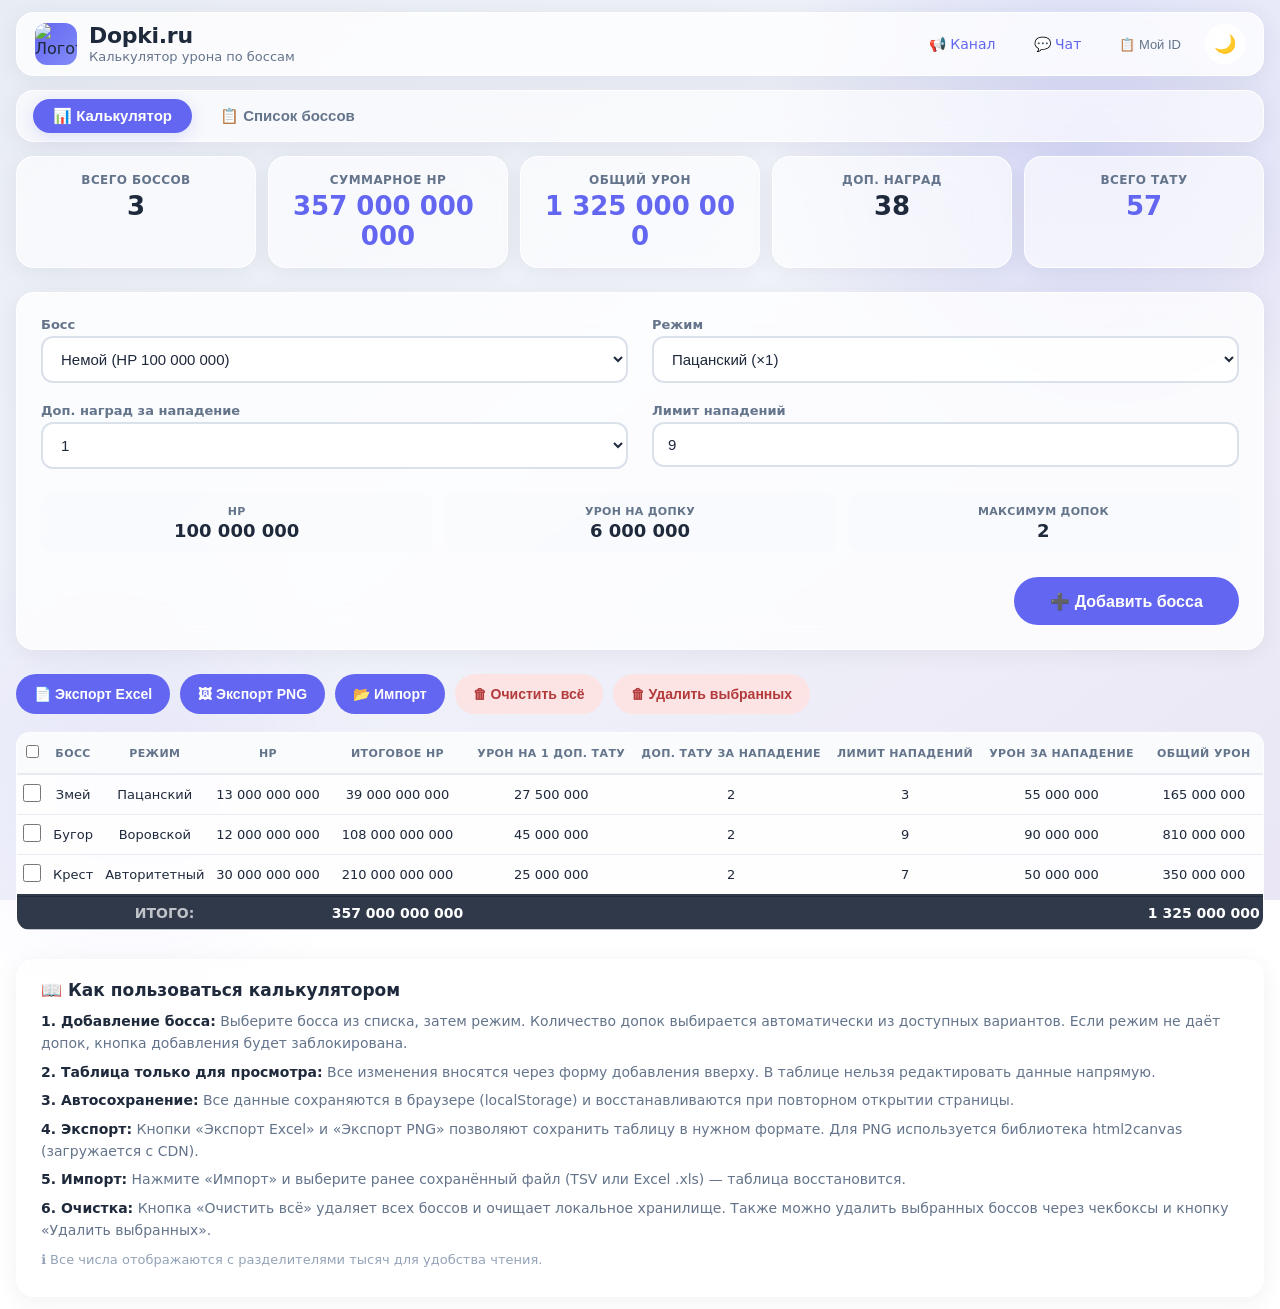
==== commit b61754e5: "Update print statement from 'Hello' to 'Goodbye'" ====
--- a/index.html
+++ b/index.html
@@ -110,6 +110,10 @@
             --hp-mid-bg: rgba(251, 191, 36, 0.06);
             --hp-high-bg: rgba(251, 146, 60, 0.06);
             --hp-vhigh-bg: rgba(248, 113, 113, 0.06);
+            /* На тёмном фоне исходные --cat-* цвета (light-тема) теряют контраст — делаем их светлее */
+            --cat-blue: #60a5fa;
+            --cat-amber: #fbbf24;
+            --cat-violet: #c084fc;
         }
 
         body {
@@ -255,7 +259,14 @@
         }
         #tab-calculator .stat-card:hover { transform: translateY(-2px); box-shadow: var(--shadow-hover); }
         #tab-calculator .stat-card .stat-label { font-size:12px; font-weight:600; text-transform:uppercase; letter-spacing:0.4px; color:var(--text-secondary); margin-bottom:4px; transition:color var(--transition); }
-        #tab-calculator .stat-card .stat-value { font-size:26px; font-weight:700; color:var(--text-primary); transition:color var(--transition); }
+        #tab-calculator .stat-card .stat-value {
+            font-size:26px;
+            font-weight:700;
+            color:var(--text-primary);
+            transition:color var(--transition);
+            word-break: break-word;
+            overflow-wrap: break-word;
+        }
         #tab-calculator .stat-card .stat-value .small { font-size:14px; font-weight:400; color:var(--text-secondary); margin-left:4px; }
         #tab-calculator .stat-card.accent .stat-value { color:var(--text-link); }
 
@@ -335,16 +346,13 @@
         #tab-calculator .actions-bar .btn-primary:hover { background: var(--bg-btn-primary-hover); }
         #tab-calculator .actions-bar .btn-danger { background: var(--bg-btn-danger); color: #b33a3a; }
         #tab-calculator .actions-bar .btn-danger:hover { background: var(--bg-btn-danger-hover); color: #a00000; }
-        #tab-calculator .actions-bar .export-select {
-            padding: 8px 14px; border-radius: var(--radius-btn); border: 2px solid var(--border-input);
-            background: var(--bg-input); color: var(--text-primary); font-size: 14px; font-weight: 500;
-            outline: none; cursor: pointer; transition: border-color var(--transition), background var(--transition), color var(--transition);
-            min-height: 40px;
-            appearance: auto;
-            background-image: none;
-            padding-right: 14px;
-        }
-        #tab-calculator .actions-bar .export-select:focus { border-color: var(--text-link); }
+        #tab-calculator .actions-bar .btn-export-png {
+            background: var(--bg-btn-primary);
+            color: var(--text-inverse);
+        }
+        #tab-calculator .actions-bar .btn-export-png:hover {
+            background: var(--bg-btn-primary-hover);
+        }
 
         #tab-calculator .table-wrap {
             position: relative;
@@ -386,7 +394,7 @@
             width: 100%;
             border-collapse: collapse;
             font-size: 13px;
-            min-width: 1100px;
+            min-width: 1150px;
             background: var(--bg-card);
             transition: background var(--transition);
         }
@@ -429,6 +437,13 @@
             font-weight: 500;
             padding: 4px 0;
             display: block;
+        }
+        /* Чекбоксы в таблице */
+        #tab-calculator table.boss-table td .row-checkbox {
+            width: 18px;
+            height: 18px;
+            cursor: pointer;
+            accent-color: var(--accent);
         }
         #tab-calculator table.boss-table td .del-btn {
             background: var(--bg-btn-danger);
@@ -604,16 +619,140 @@
             font-size: 0.92em;
             letter-spacing: -0.3px;
             padding-right: 3px;
+            transition: background 0.2s, box-shadow 0.2s;
+        }
+        /* Базовая тепловая карта HP — работает для ВСЕХ ячеек, вне зависимости от допок.
+           Цвет текста соответствует цвету подсветки, чтобы цифры и легенда читались как единая система. */
+        #tab-bosslist .hp-cell.hp-low   { background: var(--hp-low-bg);   color: var(--hp-low-color); }
+        #tab-bosslist .hp-cell.hp-mid   { background: var(--hp-mid-bg);   color: var(--hp-mid-color); }
+        #tab-bosslist .hp-cell.hp-high  { background: var(--hp-high-bg);  color: var(--hp-high-color); }
+        #tab-bosslist .hp-cell.hp-vhigh { background: var(--hp-vhigh-bg); color: var(--hp-vhigh-color); font-weight: 700; }
+
+        /* Ячейки с допками — яркая подсветка с белой обводкой (перекрывает базовую по специфичности) */
+        #tab-bosslist .hp-cell.has-dop {
+            cursor: pointer;
+            background: rgba(52, 211, 153, 0.25) !important;
+            position: relative;
+            border-radius: 2px;
+            outline: 1px solid rgba(255, 255, 255, 0.8);
+            outline-offset: -1px;
+            font-weight: 600;
+            transition: background 0.2s, box-shadow 0.2s, outline 0.2s;
+        }
+        #tab-bosslist .hp-cell.has-dop:hover {
+            background: var(--accent-glow) !important;
+            box-shadow: 0 0 0 3px var(--accent), inset 0 0 20px rgba(99, 102, 241, 0.15);
+            outline: 2px solid var(--accent);
+            z-index: 2;
         }
         #tab-bosslist .hp-cell.empty {
             background: transparent !important;
             color: var(--text-muted);
             opacity: 0.35;
-        }
-        #tab-bosslist .hp-low   { color: var(--hp-low-color);  background: var(--hp-low-bg); }
-        #tab-bosslist .hp-mid   { color: var(--hp-mid-color);  background: var(--hp-mid-bg); }
-        #tab-bosslist .hp-high  { color: var(--hp-high-color); background: var(--hp-high-bg); }
-        #tab-bosslist .hp-vhigh { color: var(--hp-vhigh-color); background: var(--hp-vhigh-bg); }
+            cursor: default;
+        }
+        /* Переопределяем цвета HP для ячеек с допками (сохраняем оттенки) */
+        #tab-bosslist .hp-cell.has-dop.hp-low   { background: rgba(5, 150, 105, 0.25) !important; }
+        #tab-bosslist .hp-cell.has-dop.hp-mid   { background: rgba(217, 119, 6, 0.25) !important; }
+        #tab-bosslist .hp-cell.has-dop.hp-high  { background: rgba(234, 88, 12, 0.25) !important; }
+        #tab-bosslist .hp-cell.has-dop.hp-vhigh { background: rgba(220, 38, 38, 0.25) !important; }
+
+        /* Легенда тепловой карты — цвет иконки соответствует цвету ячеек с таким же HP */
+        .hp-legend {
+            display: flex;
+            flex-wrap: wrap;
+            gap: 6px 16px;
+            align-items: center;
+            margin: 2px 0 14px;
+            padding: 10px 14px;
+            background: var(--bg-card);
+            border: 1px solid var(--border-color);
+            border-radius: var(--radius-input);
+            font-size: 12.5px;
+            color: var(--text-secondary);
+        }
+        .hp-legend-item { display: inline-flex; align-items: center; gap: 6px; white-space: nowrap; }
+        .hp-legend-item i {
+            width: 12px; height: 12px; border-radius: 3px; flex-shrink: 0;
+            display: inline-block;
+        }
+        .hp-legend-item i.hp-low   { background: var(--hp-low-bg);   box-shadow: inset 0 0 0 1px var(--hp-low-color); }
+        .hp-legend-item i.hp-mid   { background: var(--hp-mid-bg);   box-shadow: inset 0 0 0 1px var(--hp-mid-color); }
+        .hp-legend-item i.hp-high  { background: var(--hp-high-bg);  box-shadow: inset 0 0 0 1px var(--hp-high-color); }
+        .hp-legend-item i.hp-vhigh { background: var(--hp-vhigh-bg); box-shadow: inset 0 0 0 1px var(--hp-vhigh-color); }
+        .hp-legend-item i.has-dop {
+            background: rgba(52, 211, 153, 0.25);
+            outline: 1px solid rgba(255,255,255,0.8);
+            outline-offset: -1px;
+        }
+        .hp-legend-dop { color: var(--text-primary); font-weight: 500; }
+        @media (max-width: 480px) {
+            .hp-legend { font-size: 11.5px; padding: 8px 10px; gap: 5px 10px; }
+        }
+
+        /* ===== Tooltip ===== */
+        .boss-tooltip {
+            position: fixed;
+            background: var(--glass-bg-strong);
+            backdrop-filter: blur(12px);
+            -webkit-backdrop-filter: blur(12px);
+            border: 1px solid var(--glass-border);
+            border-radius: var(--radius-input);
+            box-shadow: var(--shadow-hover);
+            padding: 10px 14px;
+            font-size: 13px;
+            line-height: 1.5;
+            color: var(--text-primary);
+            max-width: 280px;
+            z-index: 9999;
+            pointer-events: none;
+            transition: opacity 0.15s;
+            opacity: 0;
+        }
+        .boss-tooltip.visible {
+            opacity: 1;
+        }
+        .boss-tooltip .tt-title {
+            font-weight: 700;
+            margin-bottom: 2px;
+        }
+        .boss-tooltip .tt-mode {
+            font-weight: 600;
+            color: var(--text-secondary);
+        }
+        .boss-tooltip .tt-detail {
+            font-size: 12px;
+            color: var(--text-secondary);
+        }
+        .boss-tooltip .tt-dop-list {
+            margin: 4px 0 2px 0;
+            font-size: 12px;
+        }
+        .boss-tooltip .tt-dop-list .dop-item {
+            display: flex;
+            justify-content: space-between;
+            padding: 1px 0;
+        }
+        .boss-tooltip .tt-dop-list .dop-item .dop-label {
+            color: var(--text-secondary);
+        }
+        .boss-tooltip .tt-dop-list .dop-item .dop-value {
+            font-weight: 500;
+            color: var(--text-primary);
+        }
+        .boss-tooltip .tt-max {
+            margin-top: 4px;
+            font-weight: 600;
+            color: var(--text-link);
+            border-top: 1px solid var(--border-color);
+            padding-top: 4px;
+        }
+        .boss-tooltip .tt-hint {
+            font-size: 11px;
+            margin-top: 4px;
+            color: var(--text-link);
+            font-weight: 500;
+        }
 
         #tab-bosslist .cat-besprel { border-top: 3px solid var(--cat-blue); }
         #tab-bosslist .cat-besprel .table-header { color: var(--cat-blue); }
@@ -641,6 +780,32 @@
             background: var(--bg-btn-primary-hover);
             transform: translateY(-1px);
         }
+        #tab-bosslist .btn-export-png2 {
+            background: var(--bg-btn-primary);
+            border: 1px solid var(--glass-border);
+            color: white;
+            padding: 9px 18px;
+            border-radius: var(--radius-btn);
+            font-size: 13px;
+            font-weight: 600;
+            cursor: pointer;
+            font-family: inherit;
+            backdrop-filter: blur(8px);
+            -webkit-backdrop-filter: blur(8px);
+            box-shadow: var(--shadow-card);
+            transition: background 0.2s, transform 0.2s;
+        }
+        #tab-bosslist .btn-export-png2:hover {
+            background: var(--bg-btn-primary-hover);
+            transform: translateY(-1px);
+        }
+        #tab-bosslist .bosslist-actions {
+            display: flex;
+            gap: 10px;
+            justify-content: flex-end;
+            margin-bottom: 16px;
+            flex-wrap: wrap;
+        }
 
         /* ===== АДАПТАЦИЯ ===== */
         @media (max-width: 1200px) {
@@ -672,6 +837,7 @@
             #tab-bosslist table th:first-child { z-index: 15; }
             #tab-bosslist .col-boss { min-width: 90px; width: auto; }
             #tab-bosslist .hp-cell { min-width: 72px; }
+            #tab-bosslist .bosslist-actions { justify-content: center; }
         }
         @media (max-width: 768px) {
             body { padding: 10px 6px; }
@@ -688,7 +854,7 @@
             #tab-calculator .stats-grid { grid-template-columns:repeat(2,1fr); gap:8px; margin-bottom: 14px; }
             #tab-calculator .stat-card .stat-value { font-size:20px; }
             #tab-calculator .actions-bar { flex-direction:column; align-items:stretch; }
-            #tab-calculator .actions-bar .btn, #tab-calculator .actions-bar .export-select { justify-content:center; width:100%; }
+            #tab-calculator .actions-bar .btn { justify-content:center; width:100%; }
             #tab-calculator table.boss-table { font-size:11px; min-width:820px; }
             #tab-calculator table.boss-table th, #tab-calculator table.boss-table td { padding:8px 6px; }
             #tab-calculator table.boss-table th:first-child,
@@ -707,7 +873,9 @@
             #tab-bosslist .col-boss { min-width: 80px; }
             #tab-bosslist .hp-cell { font-size: 11px; min-width: 68px; }
             #tab-bosslist .table-header { font-size: 13px; padding: 8px 12px; }
-            #tab-bosslist .btn-export2 { width: 100%; }
+            #tab-bosslist .btn-export2,
+            #tab-bosslist .btn-export-png2 { width: 100%; justify-content: center; }
+            #tab-bosslist .bosslist-actions { flex-direction: column; align-items: stretch; }
         }
         @media (max-width: 480px) {
             .logo-text .title { font-size:18px; }
@@ -716,7 +884,7 @@
             .header-actions .btn-link { font-size: 13px; padding: 6px 10px; }
             #tab-calculator .stats-grid { grid-template-columns:1fr 1fr; gap:6px; }
             #tab-calculator .stat-card { padding:12px 10px; }
-            #tab-calculator .stat-card .stat-value { font-size:18px; }
+            #tab-calculator .stat-card .stat-value { font-size:16px; word-break: break-word; }
             #tab-calculator .stat-card .stat-label { font-size:10px; }
             #tab-calculator .form-info-grid { grid-template-columns:1fr 1fr; }
             #tab-calculator .form-info-item .info-value { font-size:15px; }
@@ -812,19 +980,21 @@
 
         <!-- ACTIONS -->
         <div class="actions-bar">
-            <select class="export-select" id="exportFormat"><option value="tsv">TSV (для Excel)</option><option value="xls" selected>Excel (.xls)</option></select>
-            <button class="btn btn-primary" id="exportBtn">📄 Экспорт</button>
+            <button class="btn btn-primary" id="exportBtnExcel">📄 Экспорт Excel</button>
+            <button class="btn btn-primary btn-export-png" id="exportBtnPng">🖼 Экспорт PNG</button>
             <button class="btn btn-primary" id="importBtn">📂 Импорт</button>
             <button class="btn btn-danger" id="clearBtn">🗑 Очистить всё</button>
+            <button class="btn btn-danger" id="deleteSelectedBtn">🗑 Удалить выбранных</button>
             <input type="file" id="fileInput" accept=".tsv,.csv,.txt,.xls">
         </div>
 
         <!-- TABLE -->
         <p class="scroll-hint">← Листайте таблицу влево-вправо →</p>
-        <div class="table-wrap">
+        <div class="table-wrap" id="tableWrap">
             <table class="boss-table" id="bossTable">
                 <thead>
                     <tr>
+                        <th style="width:40px;"><input type="checkbox" id="selectAll" title="Выбрать все"></th>
                         <th>Босс</th>
                         <th>Режим</th>
                         <th>HP</th>
@@ -843,7 +1013,7 @@
                 <tbody id="tableBody"></tbody>
                 <tfoot id="tableFoot" style="display:none;">
                     <tr class="total-row">
-                        <td colspan="2" style="text-align:right; padding-right:16px;"><span class="total-label">ИТОГО:</span></td>
+                        <td colspan="3" style="text-align:right; padding-right:16px;"><span class="total-label">ИТОГО:</span></td>
                         <td></td>
                         <td id="totalHp">0</td>
                         <td colspan="4"></td>
@@ -864,21 +1034,29 @@
         <div class="guide">
             <h3>📖 Как пользоваться калькулятором</h3>
             <p><strong>1. Добавление босса:</strong> Выберите босса из списка, затем режим. Количество допок выбирается автоматически из доступных вариантов. Если режим не даёт допок, кнопка добавления будет заблокирована.</p>
-            <p><strong>2. Редактирование:</strong> Все поля в таблице можно менять прямо в ячейках — расчёт обновится мгновенно.</p>
+            <p><strong>2. Таблица только для просмотра:</strong> Все изменения вносятся через форму добавления вверху. В таблице нельзя редактировать данные напрямую.</p>
             <p><strong>3. Автосохранение:</strong> Все данные сохраняются в браузере (localStorage) и восстанавливаются при повторном открытии страницы.</p>
-            <p><strong>4. Экспорт:</strong> Выберите формат (TSV или Excel) и нажмите «Экспорт» — файл скачается автоматически.</p>
+            <p><strong>4. Экспорт:</strong> Кнопки «Экспорт Excel» и «Экспорт PNG» позволяют сохранить таблицу в нужном формате. Для PNG используется библиотека html2canvas (загружается с CDN).</p>
             <p><strong>5. Импорт:</strong> Нажмите «Импорт» и выберите ранее сохранённый файл (TSV или Excel .xls) — таблица восстановится.</p>
-            <p><strong>6. Очистка:</strong> Кнопка «Очистить всё» удаляет всех боссов и очищает локальное хранилище.</p>
+            <p><strong>6. Очистка:</strong> Кнопка «Очистить всё» удаляет всех боссов и очищает локальное хранилище. Также можно удалить выбранных боссов через чекбоксы и кнопку «Удалить выбранных».</p>
             <p style="margin-top:8px; color:var(--text-muted); font-size:13px;">ℹ️ Все числа отображаются с разделителями тысяч для удобства чтения.</p>
         </div>
     </div>
 
     <!-- ===== ТАБ 2: СПИСОК БОССОВ ===== -->
     <div class="tab-content" id="tab-bosslist">
-        <div style="margin-bottom:16px; display:flex; justify-content:flex-end;">
+        <div class="bosslist-actions">
             <button class="btn-export2" id="exportBtn2">⬇ Экспорт в Excel</button>
+            <button class="btn-export-png2" id="exportBtnPng2">🖼 Экспорт PNG</button>
         </div>
         <p class="scroll-hint">← Листайте таблицы влево-вправо →</p>
+        <div class="hp-legend">
+            <span class="hp-legend-item"><i class="hp-low"></i>Низкий HP</span>
+            <span class="hp-legend-item"><i class="hp-mid"></i>Средний HP</span>
+            <span class="hp-legend-item"><i class="hp-high"></i>Высокий HP</span>
+            <span class="hp-legend-item"><i class="hp-vhigh"></i>Очень высокий HP</span>
+            <span class="hp-legend-item hp-legend-dop"><i class="has-dop"></i>Есть допки — нажмите на ячейку</span>
+        </div>
         <div class="tables-grid" id="tablesContainer2">
             <p style="padding: 20px; text-align: center; width: 100%;">Загрузка...</p>
         </div>
@@ -888,6 +1066,9 @@
 
 <!-- Глобальный toast -->
 <div class="global-toast" id="globalToast"></div>
+
+<!-- Tooltip -->
+<div class="boss-tooltip" id="bossTooltip"></div>
 
 <!-- ===== СКРИПТЫ ===== -->
 <script>
@@ -971,7 +1152,7 @@
     }
 
     // ================================================================
-    // 4. СКРИПТ КАЛЬКУЛЯТОРА (первый файл)
+    // 4. СКРИПТ КАЛЬКУЛЯТОРА (первый файл) — с обновлёнными допками для Контрабаса
     // ================================================================
     (function calculator() {
         'use strict';
@@ -1059,8 +1240,63 @@
                     '6': { dmg: 70000000, max: 4 },
                     '12': { dmg: null, max: 0 }
                 }
+            },
+            // Боссы без допок (не будут в выпадающем списке)
+            'Мазай': {
+                hp: 25000000,
+                modes: {
+                    '1': { dmg: null, max: 0 },
+                    '3': { dmg: null, max: 0 },
+                    '6': { dmg: null, max: 0 }
+                }
+            },
+            'Ёхан': {
+                hp: 7000000,
+                modes: {
+                    '1': { dmg: null, max: 0 },
+                    '3': { dmg: null, max: 0 },
+                    '6': { dmg: null, max: 0 }
+                }
+            },
+            'Чебот': {
+                hp: 75000000,
+                modes: {
+                    '1': { dmg: null, max: 0 },
+                    '3': { dmg: null, max: 0 },
+                    '6': { dmg: null, max: 0 }
+                }
+            },
+            // Боссы с допками
+            'Старшой': {
+                hp: 600000000,
+                modes: {
+                    '1': { dmg: 18000000, max: 2 },
+                    '3': { dmg: null, max: 0 },
+                    '6': { dmg: 24000000, max: 3 },
+                    '12': { dmg: 52500000, max: 2 }
+                }
+            },
+            'Дантист': {
+                hp: 100000000,
+                modes: {
+                    '1': { dmg: null, max: 0 },
+                    '3': { dmg: 9000000, max: 2 },
+                    '6': { dmg: 12000000, max: 2 }
+                }
+            },
+            'Контрабас': {
+                hp: 200000000,
+                modes: {
+                    '1': { dmg: null, max: 0 },
+                    '3': { dmg: 24000000, max: 2 },
+                    '6': { dmg: null, max: 0 }
+                }
             }
         };
+
+        // Делаем BOSSES доступным глобально для tooltip
+        window._BOSSES = BOSSES;
+        window._MODES = MODES;
 
         const container = document.getElementById('tab-calculator');
         const bossSelect = container.querySelector('#bossSelect');
@@ -1081,11 +1317,12 @@
         const totalWinTatu = container.querySelector('#totalWinTatu');
         const totalAllTatu = container.querySelector('#totalAllTatu');
         const totalHp = container.querySelector('#totalHp');
-        const exportBtn = container.querySelector('#exportBtn');
+        const exportBtnExcel = document.getElementById('exportBtnExcel');
+        const exportBtnPng = document.getElementById('exportBtnPng');
         const importBtn = container.querySelector('#importBtn');
         const clearBtn = container.querySelector('#clearBtn');
+        const deleteSelectedBtn = document.getElementById('deleteSelectedBtn');
         const fileInput = container.querySelector('#fileInput');
-        const exportFormat = container.querySelector('#exportFormat');
         const statBosses = container.querySelector('#statBosses');
         const statTotalHp = container.querySelector('#statTotalHp');
         const statTotalDmg = container.querySelector('#statTotalDmg');
@@ -1135,6 +1372,27 @@
 
         function getTotalHp(boss) {
             return getHpPerAttack(boss) * boss.attackLimit;
+        }
+
+        // Единый расчёт показателей урона/тату для одного босса.
+        // Используется в updateStats(), renderTable(), exportTSV() и exportXLS(),
+        // чтобы логика подсчёта (включая особый случай Змея реж.6) не расходилась.
+        function calcBossRow(boss) {
+            let dmgPerAttack, displayDmg;
+            if (isZmei6(boss)) {
+                dmgPerAttack = getZmeiThreshold(boss);
+                const thresholds = BOSSES['Змей'].modes['6'].thresholds;
+                const idx = Math.min(boss.tatuPerAttack, thresholds.length - 1);
+                displayDmg = thresholds[idx] || 0;
+            } else {
+                dmgPerAttack = boss.dmgPerTatu * boss.tatuPerAttack;
+                displayDmg = boss.dmgPerTatu;
+            }
+            const totalDmg = dmgPerAttack * boss.attackLimit;
+            const extraTatu = boss.tatuPerAttack * boss.attackLimit;
+            const winTatu = boss.attackLimit;
+            const allTatu = extraTatu + winTatu;
+            return { dmgPerAttack, displayDmg, totalDmg, extraTatu, winTatu, allTatu };
         }
 
         function isModeLabel(text) {
@@ -1293,7 +1551,12 @@
 
         function populateBossSelect() {
             bossSelect.innerHTML = '';
-            const names = Object.keys(BOSSES).sort((a, b) => BOSSES[a].hp - BOSSES[b].hp);
+            const names = Object.keys(BOSSES)
+                .filter(name => {
+                    const boss = BOSSES[name];
+                    return Object.values(boss.modes).some(modeData => modeData.dmg !== null && modeData.max > 0);
+                })
+                .sort((a, b) => BOSSES[a].hp - BOSSES[b].hp);
             names.forEach(name => {
                 const opt = document.createElement('option');
                 opt.value = name;
@@ -1362,6 +1625,29 @@
             showToast('🗑 Босс удалён');
         }
 
+        function deleteSelected() {
+            const checkboxes = container.querySelectorAll('.row-checkbox:checked');
+            if (checkboxes.length === 0) {
+                showToast('⚠️ Выберите хотя бы одного босса');
+                return;
+            }
+            if (!confirm(`Удалить ${checkboxes.length} выбранных боссов?`)) return;
+            const ids = Array.from(checkboxes).map(cb => parseInt(cb.dataset.id));
+            bosses = bosses.filter(b => !ids.includes(b.id));
+            saveToLocalStorage();
+            renderTable();
+            updateStats();
+            showToast(`🗑 Удалено ${ids.length} боссов`);
+        }
+        deleteSelectedBtn.addEventListener('click', deleteSelected);
+
+        // Обработчик "выбрать все"
+        const selectAll = document.getElementById('selectAll');
+        selectAll.addEventListener('change', function() {
+            const checkboxes = container.querySelectorAll('.row-checkbox');
+            checkboxes.forEach(cb => cb.checked = this.checked);
+        });
+
         function clearAll() {
             if (bosses.length === 0) {
                 showToast('⚠️ Нет данных для очистки');
@@ -1383,19 +1669,10 @@
             let sumDmg = 0, sumExtra = 0, sumAll = 0;
             let sumHp = 0;
             bosses.forEach(boss => {
-                let dmgPerAttack;
-                if (isZmei6(boss)) {
-                    dmgPerAttack = getZmeiThreshold(boss);
-                } else {
-                    dmgPerAttack = boss.dmgPerTatu * boss.tatuPerAttack;
-                }
-                const totalDmg = dmgPerAttack * boss.attackLimit;
-                const extraTatu = boss.tatuPerAttack * boss.attackLimit;
-                const winTatu = boss.attackLimit;
-                const allTatu = extraTatu + winTatu;
-                sumDmg += totalDmg;
-                sumExtra += extraTatu;
-                sumAll += allTatu;
+                const row = calcBossRow(boss);
+                sumDmg += row.totalDmg;
+                sumExtra += row.extraTatu;
+                sumAll += row.allTatu;
                 sumHp += getTotalHp(boss);
             });
             statTotalHp.textContent = fmt(sumHp);
@@ -1409,93 +1686,58 @@
             totalHp.textContent = fmt(sumHp);
         }
 
-        // ========== НОВАЯ БЕЗОПАСНАЯ РЕНДЕРИНГ ТАБЛИЦЫ ==========
         function renderTable() {
-            // Очищаем тело таблицы
-            tableBody.replaceChildren();
-
             if (bosses.length === 0) {
+                tableBody.innerHTML = '';
                 tableFoot.style.display = 'none';
                 emptyMessage.style.display = 'block';
+                selectAll.checked = false;
                 return;
             }
             emptyMessage.style.display = 'none';
             tableFoot.style.display = 'table-footer-group';
 
-            // Строим строки через DOM
-            bosses.forEach((boss) => {
-                const tr = document.createElement('tr');
-                tr.className = 'boss-row';
-
-                // Вычисляем значения
-                let dmgPerAttack;
-                let displayDmg;
-                const isZmei = isZmei6(boss);
-
-                if (isZmei) {
-                    dmgPerAttack = getZmeiThreshold(boss);
-                    const thresholds = BOSSES['Змей'].modes['6'].thresholds;
-                    const idx = Math.min(boss.tatuPerAttack, thresholds.length - 1);
-                    displayDmg = thresholds[idx] || 0;
-                } else {
-                    dmgPerAttack = boss.dmgPerTatu * boss.tatuPerAttack;
-                    displayDmg = boss.dmgPerTatu;
-                }
-
-                const totalDmg = dmgPerAttack * boss.attackLimit;
-                const extraTatu = boss.tatuPerAttack * boss.attackLimit;
-                const winTatu = boss.attackLimit;
-                const allTatu = extraTatu + winTatu;
-
-                // Создаём ячейки
-                const cellData = [
-                    boss.name,
-                    getModeLabel(boss.mode),
-                    fmt(getHpPerAttack(boss)),
-                    fmt(getTotalHp(boss)),
-                    fmt(displayDmg),
-                    boss.tatuPerAttack,
-                    boss.attackLimit,
-                    fmt(dmgPerAttack),
-                    fmt(totalDmg),
-                    fmt(extraTatu),
-                    fmt(winTatu),
-                    fmt(allTatu)
-                ];
-
-                cellData.forEach(text => {
-                    const td = document.createElement('td');
-                    const span = document.createElement('span');
-                    span.className = 'static-text';
-                    span.textContent = text;
-                    td.appendChild(span);
-                    tr.appendChild(td);
+            let html = '';
+            bosses.forEach((boss, index) => {
+                const { dmgPerAttack, displayDmg, totalDmg, extraTatu, winTatu, allTatu } = calcBossRow(boss);
+
+                html += `<tr class="boss-row" data-index="${index}">`;
+                html += `<td><input type="checkbox" class="row-checkbox" data-id="${boss.id}"></td>`;
+                html += `<td><span class="static-text">${boss.name}</span></td>`;
+                html += `<td><span class="static-text">${getModeLabel(boss.mode)}</span></td>`;
+                html += `<td><span class="static-text">${fmt(getHpPerAttack(boss))}</span></td>`;
+                html += `<td><span class="static-text">${fmt(getTotalHp(boss))}</span></td>`;
+                html += `<td><span class="static-text">${fmt(displayDmg)}</span></td>`;
+                html += `<td><span class="static-text">${boss.tatuPerAttack}</span></td>`;
+                html += `<td><span class="static-text">${boss.attackLimit}</span></td>`;
+                html += `<td><span class="static-text">${fmt(dmgPerAttack)}</span></td>`;
+                html += `<td><span class="static-text">${fmt(totalDmg)}</span></td>`;
+                html += `<td><span class="static-text">${fmt(extraTatu)}</span></td>`;
+                html += `<td><span class="static-text">${fmt(winTatu)}</span></td>`;
+                html += `<td><span class="static-text">${fmt(allTatu)}</span></td>`;
+                html += `<td><button class="del-btn" data-id="${boss.id}">✕</button></td>`;
+                html += `</tr>`;
+            });
+
+            tableBody.innerHTML = html;
+            updateStats();
+
+            container.querySelectorAll('.del-btn').forEach(btn => {
+                btn.addEventListener('click', function() {
+                    const id = parseInt(this.dataset.id);
+                    deleteBoss(id);
                 });
-
-                // Ячейка с кнопкой удаления
-                const tdDel = document.createElement('td');
-                const delBtn = document.createElement('button');
-                delBtn.className = 'del-btn';
-                delBtn.dataset.id = boss.id;
-                delBtn.textContent = '✕';
-                tdDel.appendChild(delBtn);
-                tr.appendChild(tdDel);
-
-                tableBody.appendChild(tr);
             });
 
-            // Обновляем статистику (вызывается отдельно)
-            updateStats();
-        }
-
-        // Делегирование событий для кнопок удаления (вместо querySelectorAll)
-        tableBody.addEventListener('click', function(e) {
-            const btn = e.target.closest('.del-btn');
-            if (btn) {
-                const id = parseInt(btn.dataset.id, 10);
-                deleteBoss(id);
-            }
-        });
+            const checkboxes = container.querySelectorAll('.row-checkbox');
+            checkboxes.forEach(cb => {
+                cb.addEventListener('change', function() {
+                    const allChecked = container.querySelectorAll('.row-checkbox:checked').length === checkboxes.length;
+                    selectAll.checked = allChecked;
+                });
+            });
+            selectAll.checked = false;
+        }
 
         function saveToLocalStorage() {
             const data = { bosses, nextId };
@@ -1522,35 +1764,10 @@
             if (bosses.length === 0) { showToast('⚠️ Нет данных для экспорта'); return null; }
             let header = ['Босс','Режим','HP','Итоговое HP','Урон на 1 доп. тату','Доп. тату за нападение','Лимит нападений','Урон за нападение','Общий урон','Доп. тату','Тату за победы','Всего тату'];
             let rows = [];
-            bosses.forEach(boss => {
-                let dmgPerAttack, displayDmg;
-                if (isZmei6(boss)) {
-                    dmgPerAttack = getZmeiThreshold(boss);
-                    const thresholds = BOSSES['Змей'].modes['6'].thresholds;
-                    const idx = Math.min(boss.tatuPerAttack, thresholds.length - 1);
-                    displayDmg = thresholds[idx] || 0;
-                } else {
-                    dmgPerAttack = boss.dmgPerTatu * boss.tatuPerAttack;
-                    displayDmg = boss.dmgPerTatu;
-                }
-                const totalDmg = dmgPerAttack * boss.attackLimit;
-                const extraTatu = boss.tatuPerAttack * boss.attackLimit;
-                const winTatu = boss.attackLimit;
-                const allTatu = extraTatu + winTatu;
-                rows.push([boss.name, getModeLabel(boss.mode), getHpPerAttack(boss), getTotalHp(boss), displayDmg, boss.tatuPerAttack, boss.attackLimit, dmgPerAttack, totalDmg, extraTatu, winTatu, allTatu]);
-            });
             let sumHp=0,sumDmg=0,sumExtra=0,sumWin=0,sumAll=0;
             bosses.forEach(boss => {
-                let dmgPerAttack;
-                if (isZmei6(boss)) {
-                    dmgPerAttack = getZmeiThreshold(boss);
-                } else {
-                    dmgPerAttack = boss.dmgPerTatu * boss.tatuPerAttack;
-                }
-                const totalDmg = dmgPerAttack * boss.attackLimit;
-                const extraTatu = boss.tatuPerAttack * boss.attackLimit;
-                const winTatu = boss.attackLimit;
-                const allTatu = extraTatu + winTatu;
+                const { dmgPerAttack, displayDmg, totalDmg, extraTatu, winTatu, allTatu } = calcBossRow(boss);
+                rows.push([boss.name, getModeLabel(boss.mode), getHpPerAttack(boss), getTotalHp(boss), displayDmg, boss.tatuPerAttack, boss.attackLimit, dmgPerAttack, totalDmg, extraTatu, winTatu, allTatu]);
                 sumHp += getTotalHp(boss);
                 sumDmg += totalDmg; sumExtra += extraTatu; sumWin += winTatu; sumAll += allTatu;
             });
@@ -1560,76 +1777,83 @@
             return tsv;
         }
 
+        // Числовая ячейка для экспорта: Excel получает настоящее число (можно суммировать,
+        // сортировать, использовать в формулах), а mso-number-format задаёт вид "1 234 567".
+        function xlsNum(n) {
+            const val = Math.round(n) || 0;
+            return `<td style="mso-number-format:'#,##0';text-align:right;">${val}</td>`;
+        }
+        function xlsText(s) {
+            return `<td>${s}</td>`;
+        }
+
         function exportXLS() {
             if (bosses.length === 0) { showToast('⚠️ Нет данных для экспорта'); return null; }
-            let html = `<html xmlns:o="urn:schemas-microsoft-com:office:office" xmlns:x="urn:schemas-microsoft-com:office:excel" xmlns="http://www.w3.org/TR/REC-html40"><head><meta charset="UTF-8"><!--[if gte mso 9]><xml><x:ExcelWorkbook><x:ExcelWorksheets><x:ExcelWorksheet><x:Name>Боссы</x:Name><x:WorksheetOptions><x:DisplayGridlines/></x:WorksheetOptions></x:ExcelWorksheet></x:ExcelWorksheets></x:ExcelWorkbook></xml><![endif]--><style>table{border-collapse:collapse;font-family:'Segoe UI',sans-serif;font-size:12pt;}th{background:#dce5f0;font-weight:bold;text-align:center;border:1px solid #999;padding:6px;}td{border:1px solid #999;padding:6px;text-align:center;}.total{background:#0b1a2e;color:#ffffff;font-weight:bold;}</style></head><body>`;
+            let html = `<html xmlns:o="urn:schemas-microsoft-com:office:office" xmlns:x="urn:schemas-microsoft-com:office:excel" xmlns="http://www.w3.org/TR/REC-html40"><head><meta charset="UTF-8"><!--[if gte mso 9]><xml><x:ExcelWorkbook><x:ExcelWorksheets><x:ExcelWorksheet><x:Name>Боссы</x:Name><x:WorksheetOptions><x:DisplayGridlines/></x:WorksheetOptions></x:ExcelWorksheet></x:ExcelWorksheets></x:ExcelWorkbook></xml><![endif]--><style>table{border-collapse:collapse;font-family:'Segoe UI',sans-serif;font-size:12pt;}th{background:#dce5f0;font-weight:bold;text-align:center;border:1px solid #999;padding:6px;}td{border:1px solid #999;padding:6px;text-align:center;}.total{background:#0b1a2e;color:#ffffff;font-weight:bold;}.total td{color:#ffffff;}</style></head><body>`;
             const headers = ['Босс','Режим','HP','Итоговое HP','Урон на 1 доп. тату','Доп. тату за нападение','Лимит нападений','Урон за нападение','Общий урон','Доп. тату','Тату за победы','Всего тату'];
             html += '<table><thead><tr>';
             headers.forEach(h => html += `<th>${h}</th>`);
             html += '</tr></thead><tbody>';
-            bosses.forEach(boss => {
-                let dmgPerAttack, displayDmg;
-                if (isZmei6(boss)) {
-                    dmgPerAttack = getZmeiThreshold(boss);
-                    const thresholds = BOSSES['Змей'].modes['6'].thresholds;
-                    const idx = Math.min(boss.tatuPerAttack, thresholds.length - 1);
-                    displayDmg = thresholds[idx] || 0;
-                } else {
-                    dmgPerAttack = boss.dmgPerTatu * boss.tatuPerAttack;
-                    displayDmg = boss.dmgPerTatu;
-                }
-                const totalDmg = dmgPerAttack * boss.attackLimit;
-                const extraTatu = boss.tatuPerAttack * boss.attackLimit;
-                const winTatu = boss.attackLimit;
-                const allTatu = extraTatu + winTatu;
-                html += `<tr><td>${boss.name}</td><td>${getModeLabel(boss.mode)}</td><td>${fmt(getHpPerAttack(boss))}</td><td>${fmt(getTotalHp(boss))}</td><td>${fmt(displayDmg)}</td><td>${boss.tatuPerAttack}</td><td>${boss.attackLimit}</td><td>${fmt(dmgPerAttack)}</td><td>${fmt(totalDmg)}</td><td>${fmt(extraTatu)}</td><td>${fmt(winTatu)}</td><td>${fmt(allTatu)}</td></tr>`;
-            });
             let sumHp=0,sumDmg=0,sumExtra=0,sumWin=0,sumAll=0;
             bosses.forEach(boss => {
-                let dmgPerAttack;
-                if (isZmei6(boss)) {
-                    dmgPerAttack = getZmeiThreshold(boss);
-                } else {
-                    dmgPerAttack = boss.dmgPerTatu * boss.tatuPerAttack;
-                }
-                const totalDmg = dmgPerAttack * boss.attackLimit;
-                const extraTatu = boss.tatuPerAttack * boss.attackLimit;
-                const winTatu = boss.attackLimit;
-                const allTatu = extraTatu + winTatu;
+                const { dmgPerAttack, displayDmg, totalDmg, extraTatu, winTatu, allTatu } = calcBossRow(boss);
+                html += `<tr>${xlsText(boss.name)}${xlsText(getModeLabel(boss.mode))}${xlsNum(getHpPerAttack(boss))}${xlsNum(getTotalHp(boss))}${xlsNum(displayDmg)}${xlsNum(boss.tatuPerAttack)}${xlsNum(boss.attackLimit)}${xlsNum(dmgPerAttack)}${xlsNum(totalDmg)}${xlsNum(extraTatu)}${xlsNum(winTatu)}${xlsNum(allTatu)}</tr>`;
                 sumHp += getTotalHp(boss);
                 sumDmg += totalDmg; sumExtra += extraTatu; sumWin += winTatu; sumAll += allTatu;
             });
-            html += `<tr class="total"><td colspan="2">ИТОГО</td><td></td><td>${fmt(sumHp)}</td><td colspan="4"></td><td>${fmt(sumDmg)}</td><td>${fmt(sumExtra)}</td><td>${fmt(sumWin)}</td><td>${fmt(sumAll)}</td></tr>`;
+            html += `<tr class="total"><td colspan="2">ИТОГО</td><td></td>${xlsNum(sumHp)}<td colspan="4"></td>${xlsNum(sumDmg)}${xlsNum(sumExtra)}${xlsNum(sumWin)}${xlsNum(sumAll)}</tr>`;
             html += '</tbody></table></body></html>';
             return html;
         }
 
-        function exportData() {
-            const format = exportFormat.value;
-            let content, filename, mime;
-            if (format === 'tsv') {
-                content = exportTSV();
-                if (!content) return;
-                filename = 'boss_calculator_data.tsv';
-                mime = 'text/tab-separated-values;charset=utf-8';
-            } else {
-                content = exportXLS();
-                if (!content) return;
-                filename = 'boss_calculator_data.xls';
-                mime = 'application/vnd.ms-excel;charset=utf-8';
-            }
-            const blob = new Blob([content], { type: mime });
+        function exportPNG() {
+            const wrap = document.getElementById('tableWrap');
+            if (!wrap) {
+                showToast('⚠️ Не найдена таблица для скриншота');
+                return;
+            }
+            showToast('⏳ Генерация изображения...');
+            const script = document.createElement('script');
+            script.src = 'https://cdn.jsdelivr.net/npm/html2canvas@1.4.1/dist/html2canvas.min.js';
+            script.onload = function() {
+                html2canvas(wrap, {
+                    scale: 2,
+                    useCORS: true,
+                    allowTaint: true,
+                    backgroundColor: window.getComputedStyle(wrap).backgroundColor || '#ffffff'
+                }).then(canvas => {
+                    const link = document.createElement('a');
+                    link.download = 'boss_table.png';
+                    link.href = canvas.toDataURL('image/png');
+                    link.click();
+                    showToast('✅ PNG сохранён');
+                }).catch(err => {
+                    console.error(err);
+                    showToast('⚠️ Ошибка при создании PNG');
+                });
+            };
+            script.onerror = function() {
+                showToast('⚠️ Не удалось загрузить библиотеку html2canvas');
+            };
+            document.head.appendChild(script);
+        }
+
+        exportBtnExcel.addEventListener('click', function() {
+            const content = exportXLS();
+            if (!content) return;
+            const blob = new Blob([content], { type: 'application/vnd.ms-excel;charset=utf-8' });
             const url = URL.createObjectURL(blob);
             const a = document.createElement('a');
             a.href = url;
-            a.download = filename;
+            a.download = 'boss_calculator_data.xls';
             document.body.appendChild(a);
             a.click();
             document.body.removeChild(a);
             URL.revokeObjectURL(url);
-            showToast(`📄 Экспорт в ${format.toUpperCase()} выполнен`);
-        }
-        exportBtn.addEventListener('click', exportData);
+            showToast('📄 Экспорт Excel выполнен');
+        });
+
+        exportBtnPng.addEventListener('click', exportPNG);
 
         function importFromFile(file) {
             const reader = new FileReader();
@@ -1699,7 +1923,6 @@
                 this.value = '';
             }
         });
-
 
         function initCalculator() {
             populateBossSelect();
@@ -1733,16 +1956,61 @@
             updateStats();
         }
         initCalculator();
+
+        // ================================================================
+        // ФУНКЦИЯ ДЛЯ ЗАПОЛНЕНИЯ ФОРМЫ ИЗ ТАБЛИЦЫ БОССОВ
+        // ================================================================
+        window.fillCalculatorFromBoss = function(bossName, modeKey) {
+            // Переключаемся на вкладку "Калькулятор"
+            const calcTab = document.querySelector('.tab-btn[data-tab="calculator"]');
+            if (calcTab) calcTab.click();
+
+            // Устанавливаем босса
+            const bossSelect = document.querySelector('#bossSelect');
+            if (bossSelect) {
+                bossSelect.value = bossName;
+                bossSelect.dispatchEvent(new Event('change'));
+            }
+
+            // После изменения босса, ждём обновления списка режимов, затем выбираем режим
+            setTimeout(() => {
+                const modeSelect = document.querySelector('#modeSelect');
+                if (modeSelect) {
+                    const option = Array.from(modeSelect.options).find(opt => opt.value === modeKey);
+                    if (option) {
+                        modeSelect.value = modeKey;
+                        modeSelect.dispatchEvent(new Event('change'));
+                    } else {
+                        showToast('⚠️ Режим не найден для этого босса');
+                    }
+                }
+            }, 100);
+
+            // После выбора режима, устанавливаем допки на максимум (если есть)
+            setTimeout(() => {
+                const tatuSelect = document.querySelector('#tatuSelect');
+                const maxTatu = parseInt(document.getElementById('displayMaxTatu').textContent) || 0;
+                if (tatuSelect && maxTatu > 0) {
+                    tatuSelect.value = maxTatu;
+                }
+            }, 200);
+
+            // Показываем сообщение с названием режима вместо ключа
+            const modeLabel = window._MODES && window._MODES[modeKey] ? window._MODES[modeKey].label : modeKey;
+            showToast(`✅ Заполнено: ${bossName} - ${modeLabel}`);
+        };
+
     })();
 
     // ================================================================
-    // 5. СКРИПТ СПИСКА БОССОВ (второй файл)
+    // 5. СКРИПТ СПИСКА БОССОВ (второй файл) — с сортировкой по HP внутри категории
+    //     и кнопками экспорта: Excel и PNG, плюс tooltip и клик
     // ================================================================
     (function bossList() {
         'use strict';
 
         const bosses = [
-            // Беспредельщики (21)
+            // Беспредельщики
             { name: "Кирпич",    category: "Беспредельщики", hp: 1000,      modes: ["Пацанский"] },
             { name: "Сизый",     category: "Беспредельщики", hp: 10000,     modes: ["Пацанский", "Блатной", "Авторитетный"] },
             { name: "Махно",     category: "Беспредельщики", hp: 50000,     modes: ["Пацанский", "Блатной", "Авторитетный"] },
@@ -1756,15 +2024,17 @@
             { name: "Гризли",    category: "Беспредельщики", hp: 10000000,  modes: ["Пацанский", "Блатной", "Авторитетный"] },
             { name: "Феня",      category: "Беспредельщики", hp: 15000000,  modes: ["Пацанский", "Блатной", "Авторитетный"] },
             { name: "Север",     category: "Беспредельщики", hp: 20000000,  modes: ["Пацанский", "Блатной", "Авторитетный"] },
+            { name: "Мазай",     category: "Беспредельщики", hp: 25000000,  modes: ["Пацанский", "Блатной", "Авторитетный"] },
             { name: "Хирург",    category: "Беспредельщики", hp: 30000000,  modes: ["Пацанский", "Блатной", "Авторитетный"] },
             { name: "Пресс",     category: "Беспредельщики", hp: 70000000,  modes: ["Пацанский", "Блатной", "Авторитетный"] },
             { name: "Немой",     category: "Беспредельщики", hp: 100000000, modes: ["Пацанский", "Блатной", "Авторитетный", "Воровской"] },
             { name: "Бидон",     category: "Беспредельщики", hp: 300000000, modes: ["Пацанский", "Блатной", "Авторитетный", "Воровской"] },
             { name: "Воркута",   category: "Беспредельщики", hp: 400000000, modes: ["Пацанский", "Блатной", "Авторитетный"] },
+            { name: "Старшой",   category: "Беспредельщики", hp: 600000000, modes: ["Пацанский", "Блатной", "Авторитетный", "Воровской"] },
             { name: "Бугор",     category: "Беспредельщики", hp: 1000000000, modes: ["Пацанский", "Блатной", "Авторитетный", "Воровской"] },
             { name: "Змей",      category: "Беспредельщики", hp: 13000000000, modes: ["Пацанский", "Блатной", "Авторитетный", "Воровской"] },
             { name: "Гвоздь",    category: "Беспредельщики", hp: 25000000000, modes: ["Пацанский", "Блатной", "Авторитетный"] },
-            // Надзиратели (16)
+            // Надзиратели
             { name: "Палыч",     category: "Надзиратели", hp: 100000,    modes: ["Пацанский"] },
             { name: "Циклоп",    category: "Надзиратели", hp: 300000,    modes: ["Пацанский"] },
             { name: "Раиса",     category: "Надзиратели", hp: 300000,    modes: ["Пацанский"] },
@@ -1773,32 +2043,41 @@
             { name: "Близнецы",  category: "Надзиратели", hp: 2000000,   modes: ["Пацанский"] },
             { name: "Борзов",    category: "Надзиратели", hp: 3000000,   modes: ["Пацанский", "Блатной", "Авторитетный"] },
             { name: "Цербер",    category: "Надзиратели", hp: 5000000,   modes: ["Пацанский", "Блатной", "Авторитетный"] },
+            { name: "Ёхан",      category: "Надзиратели", hp: 7000000,   modes: ["Пацанский", "Блатной", "Авторитетный"] },
             { name: "Конвой",    category: "Надзиратели", hp: 10000000,  modes: ["Пацанский", "Блатной", "Авторитетный"] },
             { name: "Бульдозер", category: "Надзиратели", hp: 15000000,  modes: ["Пацанский", "Блатной", "Авторитетный"] },
             { name: "Кусто",     category: "Надзиратели", hp: 20000000,  modes: ["Пацанский", "Блатной", "Авторитетный"] },
             { name: "Фин",       category: "Надзиратели", hp: 30000000,  modes: ["Пацанский", "Блатной", "Авторитетный"] },
             { name: "Дюбель",    category: "Надзиратели", hp: 40000000,  modes: ["Пацанский", "Блатной", "Авторитетный"] },
+            { name: "Дантист",   category: "Надзиратели", hp: 100000000, modes: ["Пацанский", "Блатной", "Авторитетный"] },
             { name: "Чугун",     category: "Надзиратели", hp: 400000000, modes: ["Пацанский", "Блатной", "Авторитетный", "Воровской"] },
             { name: "Кнут",      category: "Надзиратели", hp: 500000000, modes: ["Пацанский", "Блатной", "Авторитетный", "Воровской"] },
             { name: "Крест",     category: "Надзиратели", hp: 5000000000, modes: ["Пацанский", "Блатной", "Авторитетный"] },
-            // Рецидивисты (6) — без Воровского
+            // Рецидивисты
             { name: "Жестянщики", category: "Рецидивисты", hp: 1000000,   modes: ["Пацанский"] },
             { name: "Отбой",      category: "Рецидивисты", hp: 5000000,   modes: ["Пацанский"] },
             { name: "Боцман",     category: "Рецидивисты", hp: 10000000,  modes: ["Пацанский", "Блатной", "Авторитетный"] },
             { name: "Жульбаны",   category: "Рецидивисты", hp: 50000000,  modes: ["Пацанский", "Блатной", "Авторитетный"] },
+            { name: "Чебот",      category: "Рецидивисты", hp: 75000000,  modes: ["Пацанский", "Блатной", "Авторитетный"] },
             { name: "Шнифер",     category: "Рецидивисты", hp: 100000000, modes: ["Пацанский", "Блатной", "Авторитетный"] },
-            { name: "Бивень",     category: "Рецидивисты", hp: 150000000, modes: ["Пацанский", "Блатной", "Авторитетный"] }
+            { name: "Бивень",     category: "Рецидивисты", hp: 150000000, modes: ["Пацанский", "Блатной", "Авторитетный"] },
+            { name: "Контрабас",  category: "Рецидивисты", hp: 200000000, modes: ["Пацанский", "Блатной", "Авторитетный"] }
         ];
+
+        // Достаём данные о допках из глобального BOSSES
+        const BOSSES = window._BOSSES || {};
+        const MODES = window._MODES || {};
 
         function formatNumber(num) {
             return num.toString().replace(/\B(?=(\d{3})+(?!\d))/g, ' ');
         }
 
+        // Новая тепловая карта
         function getHpClass(hp) {
-            if (hp <= 300000) return 'hp-low';
-            if (hp <= 2000000) return 'hp-mid';
-            if (hp <= 100000000) return 'hp-high';
-            return 'hp-vhigh';
+            if (hp <= 5000000) return 'hp-low';      // зелёный
+            if (hp <= 600000000) return 'hp-mid';    // жёлтый
+            if (hp <= 5000000000) return 'hp-high';  // оранжевый
+            return 'hp-vhigh';                       // красный
         }
 
         const modeMultipliers = {
@@ -1808,6 +2087,14 @@
             'Воровской': 12
         };
 
+        // Маппинг названия режима на его ключ (используется в BOSSES)
+        const modeKeyMap = {
+            'Пацанский': '1',
+            'Блатной': '3',
+            'Авторитетный': '6',
+            'Воровской': '12'
+        };
+
         const columnsConfig = {
             'Беспредельщики': ['Босс', 'Пацанский', 'Блатной', 'Авторитетный', 'Воровской'],
             'Надзиратели':    ['Босс', 'Пацанский', 'Блатной', 'Авторитетный', 'Воровской'],
@@ -1817,7 +2104,8 @@
         const categories = ['Беспредельщики', 'Надзиратели', 'Рецидивисты'];
         const grouped = {};
         categories.forEach(cat => {
-            grouped[cat] = bosses.filter(b => b.category === cat);
+            grouped[cat] = bosses.filter(b => b.category === cat)
+                .sort((a, b) => a.hp - b.hp);
         });
 
         const container = document.getElementById('tab-bosslist');
@@ -1862,14 +2150,46 @@
                 tdName.textContent = boss.name;
                 tr.appendChild(tdName);
 
+                // Для каждого режима в столбцах
                 for (let i = 1; i < columns.length; i++) {
-                    const mode = columns[i];
+                    const modeName = columns[i];
                     const td = document.createElement('td');
                     td.className = 'hp-cell';
-                    if (boss.modes.includes(mode)) {
-                        const hp = boss.hp * modeMultipliers[mode];
+
+                    if (boss.modes.includes(modeName)) {
+                        const hp = boss.hp * modeMultipliers[modeName];
                         td.textContent = formatNumber(hp);
                         td.classList.add(getHpClass(hp));
+
+                        // Проверяем, есть ли доп. награды для этого босса и режима
+                        const modeKey = modeKeyMap[modeName];
+                        const bossData = BOSSES[boss.name];
+                        let hasDop = false;
+                        let dmg = null;
+                        let max = 0;
+                        let thresholds = null;
+                        if (bossData && bossData.modes && bossData.modes[modeKey]) {
+                            const modeData = bossData.modes[modeKey];
+                            if (modeData.dmg !== null && modeData.max > 0) {
+                                hasDop = true;
+                                dmg = modeData.dmg;
+                                max = modeData.max;
+                                thresholds = modeData.thresholds || null;
+                            }
+                        }
+
+                        if (hasDop) {
+                            td.classList.add('has-dop');
+                            td.dataset.boss = boss.name;
+                            td.dataset.mode = modeKey;
+                            td.dataset.hp = hp;
+                            td.dataset.dmg = dmg;
+                            td.dataset.max = max;
+                            if (thresholds) {
+                                td.dataset.thresholds = JSON.stringify(thresholds);
+                            }
+                            td.title = 'Кликните для быстрого заполнения калькулятора';
+                        }
                     } else {
                         td.classList.add('empty');
                         td.textContent = '';
@@ -1891,6 +2211,151 @@
             tablesContainer.appendChild(tableEl);
         });
 
+        // ================================================================
+        // ОБРАБОТЧИКИ TOOLTIP И КЛИКА
+        // ================================================================
+        const tooltip = document.getElementById('bossTooltip');
+        let tooltipTimeout = null;
+        // На тач-устройствах нет hover — награду сначала показываем по тапу,
+        // и только повторный тап по той же ячейке переносит боссов в калькулятор.
+        const isTouchDevice = window.matchMedia('(hover: none)').matches || navigator.maxTouchPoints > 0;
+        let touchActiveCell = null;
+
+        function showTooltip(e, bossName, modeKey, dmg, max, thresholds, targetEl) {
+            const modeLabel = MODES[modeKey] ? MODES[modeKey].label : modeKey;
+            let dopListHtml = '';
+            let maxTotal = 0;
+
+            if (thresholds && thresholds.length > 1) {
+                // Пороговый режим (Змей)
+                const list = [];
+                for (let i = 1; i < thresholds.length; i++) {
+                    const prev = thresholds[i-1];
+                    const cur = thresholds[i];
+                    const dopDmg = cur - prev;
+                    list.push({ num: i, dmg: dopDmg, total: cur });
+                }
+                maxTotal = thresholds[thresholds.length - 1];
+                dopListHtml = list.map(item =>
+                    `<div class="dop-item"><span class="dop-label">${item.num}-я допка:</span><span class="dop-value">${formatNumber(item.total)}</span></div>`
+                ).join('');
+            } else if (dmg && max > 0) {
+                // Обычный режим с одинаковым уроном за каждую допку
+                const list = [];
+                for (let i = 1; i <= max; i++) {
+                    list.push({ num: i, total: dmg * i });
+                }
+                maxTotal = dmg * max;
+                dopListHtml = list.map(item =>
+                    `<div class="dop-item"><span class="dop-label">${item.num}-я допка:</span><span class="dop-value">${formatNumber(item.total)}</span></div>`
+                ).join('');
+            } else {
+                dopListHtml = '<div class="dop-item">Нет данных о допках</div>';
+                maxTotal = 0;
+            }
+
+            tooltip.innerHTML = `
+                <div class="tt-title">${bossName}</div>
+                <div class="tt-mode">${modeLabel}</div>
+                <div class="tt-dop-list">${dopListHtml}</div>
+                ${maxTotal > 0 ? `<div class="tt-max">Максимальный урон: ${formatNumber(maxTotal)}</div>` : ''}
+                <div class="tt-hint">${isTouchDevice ? '👆 Нажмите ещё раз, чтобы заполнить калькулятор' : '🖱 Кликните, чтобы заполнить калькулятор'}</div>
+            `;
+            // Позиционируем
+            const rect = (targetEl || e.target).getBoundingClientRect();
+            let left = rect.left + rect.width / 2 - 140;
+            let top = rect.bottom + 8;
+            if (left < 10) left = 10;
+            if (left + 280 > window.innerWidth) left = window.innerWidth - 290;
+            if (top + 160 > window.innerHeight) top = rect.top - 160;
+            tooltip.style.left = left + 'px';
+            tooltip.style.top = top + 'px';
+            tooltip.classList.add('visible');
+        }
+
+        function hideTooltip() {
+            tooltip.classList.remove('visible');
+        }
+
+        function readCellReward(cell) {
+            const boss = cell.dataset.boss;
+            const mode = cell.dataset.mode;
+            const dmg = parseInt(cell.dataset.dmg);
+            const max = parseInt(cell.dataset.max);
+            let thresholds = null;
+            if (cell.dataset.thresholds) {
+                try { thresholds = JSON.parse(cell.dataset.thresholds); } catch(e) {}
+            }
+            return { boss, mode, dmg, max, thresholds };
+        }
+
+        // Делегирование на таблицах внутри #tab-bosslist
+        const bosslistContainer = document.getElementById('tab-bosslist');
+
+        // Наведение мышью (только для устройств с мышью — на тач-экранах это не используется)
+        bosslistContainer.addEventListener('mouseover', function(e) {
+            if (isTouchDevice) return;
+            const cell = e.target.closest('.hp-cell.has-dop');
+            if (cell) {
+                const { boss, mode, dmg, max, thresholds } = readCellReward(cell);
+                if (boss && mode && !isNaN(dmg) && !isNaN(max)) {
+                    showTooltip(e, boss, mode, dmg, max, thresholds, cell);
+                }
+            } else {
+                hideTooltip();
+            }
+        });
+
+        bosslistContainer.addEventListener('mouseout', function(e) {
+            if (isTouchDevice) return;
+            const related = e.relatedTarget;
+            if (!related || !related.closest('.hp-cell.has-dop')) {
+                hideTooltip();
+            }
+        });
+
+        // Клик / тап по ячейке с допками
+        bosslistContainer.addEventListener('click', function(e) {
+            const cell = e.target.closest('.hp-cell.has-dop');
+
+            if (!cell) {
+                if (isTouchDevice) { hideTooltip(); touchActiveCell = null; }
+                return;
+            }
+
+            if (isTouchDevice) {
+                if (touchActiveCell !== cell) {
+                    // Первый тап — только показываем награду, в калькулятор не переносим
+                    const { boss, mode, dmg, max, thresholds } = readCellReward(cell);
+                    if (boss && mode && !isNaN(dmg) && !isNaN(max)) {
+                        showTooltip(e, boss, mode, dmg, max, thresholds, cell);
+                        touchActiveCell = cell;
+                    }
+                    return;
+                }
+                // Повторный тап по той же ячейке — переносим в калькулятор
+            }
+
+            const boss = cell.dataset.boss;
+            const mode = cell.dataset.mode;
+            if (boss && mode && typeof window.fillCalculatorFromBoss === 'function') {
+                window.fillCalculatorFromBoss(boss, mode);
+                hideTooltip();
+                touchActiveCell = null;
+            } else {
+                showToast('⚠️ Ошибка: функция не найдена');
+            }
+        });
+
+        // Тап вне ячейки с допками — закрываем открытую подсказку
+        document.addEventListener('click', function(e) {
+            if (isTouchDevice && touchActiveCell && !e.target.closest('.hp-cell.has-dop')) {
+                hideTooltip();
+                touchActiveCell = null;
+            }
+        });
+
+        // Экспорт Excel для списка боссов
         document.getElementById('exportBtn2').addEventListener('click', function() {
             let html = `
             <html>
@@ -1953,7 +2418,7 @@
                         if (boss.modes.includes(mode)) {
                             const hp = boss.hp * modeMultipliers[mode];
                             const cls = getHpClass(hp);
-                            html += `<td class="hp-cell ${cls}">${formatNumber(hp)}</td>`;
+                            html += `<td class="hp-cell ${cls}" style="mso-number-format:'#,##0';">${Math.round(hp)}</td>`;
                         } else {
                             html += `<td class="hp-cell empty"></td>`;
                         }
@@ -1980,6 +2445,39 @@
             URL.revokeObjectURL(url);
         });
 
+        // Экспорт PNG для списка боссов
+        document.getElementById('exportBtnPng2').addEventListener('click', function() {
+            const wrap = document.getElementById('tablesContainer2');
+            if (!wrap) {
+                showToast('⚠️ Не найдена таблица для скриншота');
+                return;
+            }
+            showToast('⏳ Генерация изображения...');
+            const script = document.createElement('script');
+            script.src = 'https://cdn.jsdelivr.net/npm/html2canvas@1.4.1/dist/html2canvas.min.js';
+            script.onload = function() {
+                html2canvas(wrap, {
+                    scale: 2,
+                    useCORS: true,
+                    allowTaint: true,
+                    backgroundColor: window.getComputedStyle(wrap).backgroundColor || '#ffffff'
+                }).then(canvas => {
+                    const link = document.createElement('a');
+                    link.download = 'bosses_list.png';
+                    link.href = canvas.toDataURL('image/png');
+                    link.click();
+                    showToast('✅ PNG сохранён');
+                }).catch(err => {
+                    console.error(err);
+                    showToast('⚠️ Ошибка при создании PNG');
+                });
+            };
+            script.onerror = function() {
+                showToast('⚠️ Не удалось загрузить библиотеку html2canvas');
+            };
+            document.head.appendChild(script);
+        });
+
     })();
 
 </script>
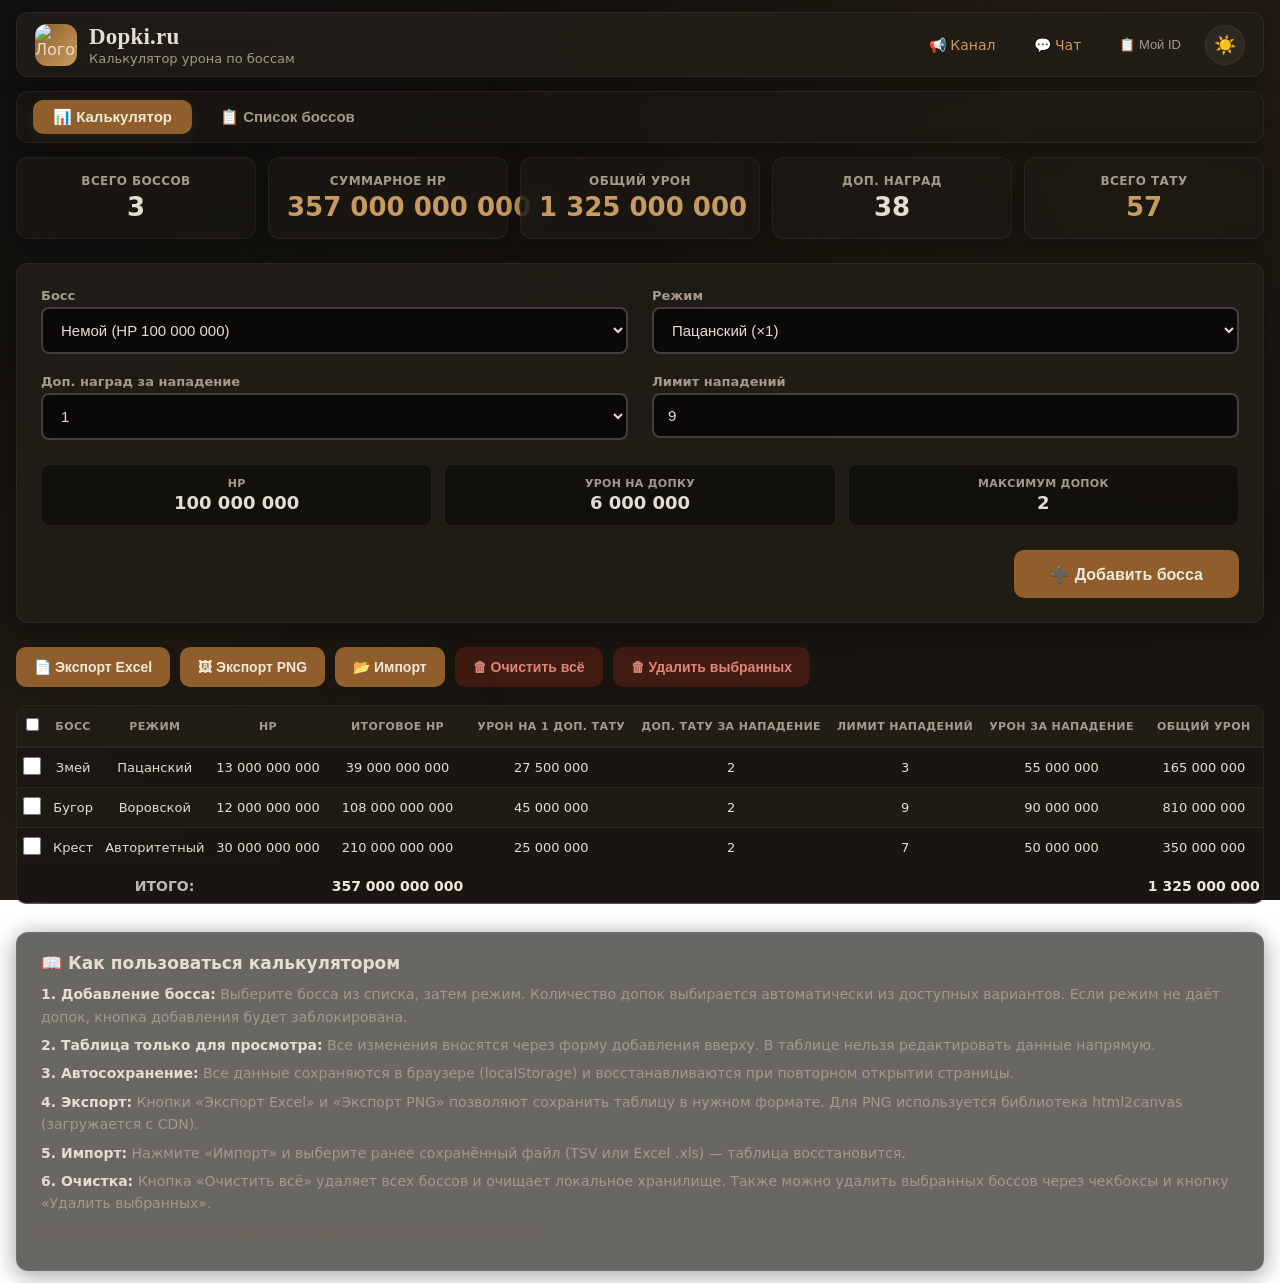
==== commit 18e20c6f: "Rename index (19).html to index.html" ====
--- a/index.html
+++ b/index.html
@@ -1,908 +1,18 @@
 <!DOCTYPE html>
-<html lang="ru" data-theme="light">
+<html lang="ru" data-theme="dark">
 <head>
     <meta charset="UTF-8">
     <meta name="viewport" content="width=device-width, initial-scale=1.0, maximum-scale=1.5">
+    <meta name="description" content="Калькулятор урона по боссам Dopki.ru: считайте HP, урон и допки, ведите таблицу боссов и сверяйтесь со справочным списком.">
+    <meta property="og:title" content="Dopki.ru — Калькулятор урона по боссам">
+    <meta property="og:description" content="Считайте HP, урон и допки по боссам, ведите свою таблицу и сверяйтесь со справочным списком.">
+    <meta property="og:type" content="website">
+    <meta name="theme-color" content="#121110">
+    <meta http-equiv="Content-Security-Policy" content="default-src 'self'; script-src 'self' https://cdn.jsdelivr.net; style-src 'self' 'unsafe-inline'; img-src 'self' data: https://i.ibb.co; object-src 'none'; base-uri 'self'; form-action 'self'">
+    <meta name="referrer" content="strict-origin-when-cross-origin">
+    <link rel="icon" href="data:image/svg+xml,%3Csvg xmlns='http://www.w3.org/2000/svg' viewBox='0 0 100 100'%3E%3Crect width='100' height='100' rx='20' fill='%23171310'/%3E%3Ctext x='50' y='68' font-size='60' font-family='Segoe UI, Arial, sans-serif' font-weight='700' text-anchor='middle' fill='%23c99a5f'%3ED%3C/text%3E%3C/svg%3E">
     <title>Боссы — Калькулятор + Список</title>
-    <style>
-        /* ===== ОБЩИЕ СТИЛИ (без изменений) ===== */
-        * { box-sizing: border-box; margin: 0; padding: 0; }
-
-        :root {
-            --bg-gradient-1: #e8ecf4;
-            --bg-gradient-2: #f0f3fa;
-            --bg-gradient-3: #eae6f5;
-            --accent: #6366f1;
-            --accent-light: #818cf8;
-            --accent-glow: rgba(99, 102, 241, 0.18);
-            --glass-bg: rgba(255, 255, 255, 0.62);
-            --glass-bg-strong: rgba(255, 255, 255, 0.78);
-            --glass-border: rgba(255, 255, 255, 0.85);
-            --glass-shadow: 0 4px 24px rgba(15, 23, 42, 0.06);
-            --glass-blur: 18px;
-            --bg-card: var(--glass-bg);
-            --bg-card-hover: rgba(255, 255, 255, 0.88);
-            --bg-input: rgba(255, 255, 255, 0.82);
-            --bg-input-alt: rgba(248, 250, 252, 0.7);
-            --bg-header: var(--glass-bg-strong);
-            --bg-table-header: rgba(248, 250, 252, 0.8);
-            --bg-table-row: rgba(255, 255, 255, 0.4);
-            --bg-table-row-alt: rgba(255, 255, 255, 0.55);
-            --bg-total: rgba(30, 41, 59, 0.92);
-            --bg-btn-primary: var(--accent);
-            --bg-btn-primary-hover: #4f46e5;
-            --bg-btn-secondary: rgba(255, 255, 255, 0.5);
-            --bg-btn-secondary-hover: rgba(255, 255, 255, 0.72);
-            --bg-btn-danger: rgba(254, 226, 226, 0.85);
-            --bg-btn-danger-hover: rgba(254, 202, 202, 0.9);
-            --bg-select: rgba(255, 255, 255, 0.82);
-            --bg-toast: rgba(30, 41, 59, 0.94);
-            --text-primary: #1e293b;
-            --text-secondary: #64748b;
-            --text-inverse: #ffffff;
-            --text-muted: #94a3b8;
-            --text-link: var(--accent);
-            --border-color: rgba(226, 232, 240, 0.8);
-            --border-input: rgba(203, 213, 225, 0.7);
-            --shadow-card: var(--glass-shadow);
-            --shadow-hover: 0 8px 32px rgba(15, 23, 42, 0.1);
-            --cat-blue: #3b82f6;
-            --cat-amber: #f59e0b;
-            --cat-violet: #8b5cf6;
-            --hp-low-color: #059669;
-            --hp-mid-color: #d97706;
-            --hp-high-color: #ea580c;
-            --hp-vhigh-color: #dc2626;
-            --hp-low-bg: rgba(5, 150, 105, 0.07);
-            --hp-mid-bg: rgba(217, 119, 6, 0.07);
-            --hp-high-bg: rgba(234, 88, 12, 0.07);
-            --hp-vhigh-bg: rgba(220, 38, 38, 0.07);
-            --radius-card: 18px;
-            --radius-input: 12px;
-            --radius-btn: 24px;
-            --radius-table: 14px;
-            --transition: 0.25s ease;
-            --font: 'Segoe UI', -apple-system, BlinkMacSystemFont, Roboto, system-ui, sans-serif;
-        }
-        [data-theme="dark"] {
-            --bg-gradient-1: #0b0f17;
-            --bg-gradient-2: #111827;
-            --bg-gradient-3: #15102a;
-            --accent: #818cf8;
-            --accent-light: #a5b4fc;
-            --accent-glow: rgba(129, 140, 248, 0.15);
-            --glass-bg: rgba(22, 27, 38, 0.62);
-            --glass-bg-strong: rgba(28, 34, 48, 0.78);
-            --glass-border: rgba(255, 255, 255, 0.07);
-            --glass-shadow: 0 4px 24px rgba(0, 0, 0, 0.28);
-            --glass-blur: 20px;
-            --bg-card: var(--glass-bg);
-            --bg-card-hover: rgba(36, 42, 56, 0.75);
-            --bg-input: rgba(22, 27, 38, 0.85);
-            --bg-input-alt: rgba(30, 36, 50, 0.6);
-            --bg-header: var(--glass-bg-strong);
-            --bg-table-header: rgba(30, 36, 50, 0.75);
-            --bg-table-row: rgba(22, 27, 38, 0.45);
-            --bg-table-row-alt: rgba(28, 34, 48, 0.55);
-            --bg-total: rgba(99, 102, 241, 0.88);
-            --bg-btn-primary: var(--accent);
-            --bg-btn-primary-hover: #6366f1;
-            --bg-btn-secondary: rgba(255, 255, 255, 0.05);
-            --bg-btn-secondary-hover: rgba(255, 255, 255, 0.1);
-            --bg-btn-danger: rgba(127, 29, 29, 0.45);
-            --bg-btn-danger-hover: rgba(153, 27, 27, 0.55);
-            --bg-select: rgba(22, 27, 38, 0.85);
-            --bg-toast: rgba(99, 102, 241, 0.94);
-            --text-primary: #e2e8f0;
-            --text-secondary: #94a3b8;
-            --text-inverse: #ffffff;
-            --text-muted: #64748b;
-            --text-link: var(--accent-light);
-            --border-color: rgba(255, 255, 255, 0.06);
-            --border-input: rgba(255, 255, 255, 0.1);
-            --shadow-card: var(--glass-shadow);
-            --shadow-hover: 0 8px 32px rgba(0, 0, 0, 0.38);
-            --hp-low-color: #34d399;
-            --hp-mid-color: #fbbf24;
-            --hp-high-color: #fb923c;
-            --hp-vhigh-color: #f87171;
-            --hp-low-bg: rgba(52, 211, 153, 0.06);
-            --hp-mid-bg: rgba(251, 191, 36, 0.06);
-            --hp-high-bg: rgba(251, 146, 60, 0.06);
-            --hp-vhigh-bg: rgba(248, 113, 113, 0.06);
-            /* На тёмном фоне исходные --cat-* цвета (light-тема) теряют контраст — делаем их светлее */
-            --cat-blue: #60a5fa;
-            --cat-amber: #fbbf24;
-            --cat-violet: #c084fc;
-        }
-
-        body {
-            font-family: var(--font);
-            background: linear-gradient(145deg, var(--bg-gradient-1) 0%, var(--bg-gradient-2) 45%, var(--bg-gradient-3) 100%);
-            background-attachment: fixed;
-            color: var(--text-primary);
-            transition: background var(--transition), color var(--transition);
-            min-height: 100vh;
-            padding: 16px;
-            display: flex;
-            justify-content: center;
-        }
-        body::before {
-            content: '';
-            position: fixed;
-            top: -20%;
-            right: -10%;
-            width: 50vw;
-            height: 50vw;
-            background: radial-gradient(circle, var(--accent-glow) 0%, transparent 70%);
-            pointer-events: none;
-            z-index: 0;
-        }
-        body::after {
-            content: '';
-            position: fixed;
-            bottom: -15%;
-            left: -10%;
-            width: 40vw;
-            height: 40vw;
-            background: radial-gradient(circle, rgba(139, 92, 246, 0.08) 0%, transparent 70%);
-            pointer-events: none;
-            z-index: 0;
-        }
-
-        .glass {
-            background: var(--glass-bg);
-            backdrop-filter: blur(var(--glass-blur));
-            -webkit-backdrop-filter: blur(var(--glass-blur));
-            border: 1px solid var(--glass-border);
-            box-shadow: var(--glass-shadow);
-        }
-        .container { max-width: 100%; width: 100%; position: relative; z-index: 1; }
-
-        /* ===== ШАПКА ===== */
-        .app-header {
-            display: flex; flex-wrap: wrap; align-items: center; justify-content: space-between;
-            gap: 16px; padding: 12px 20px 12px 24px;
-            background: var(--glass-bg-strong);
-            backdrop-filter: blur(var(--glass-blur));
-            -webkit-backdrop-filter: blur(var(--glass-blur));
-            border: 1px solid var(--glass-border);
-            border-radius: var(--radius-card);
-            box-shadow: var(--shadow-card); margin-bottom: 24px;
-            transition: background var(--transition), box-shadow var(--transition), border-color var(--transition);
-        }
-        .logo-area { display: flex; align-items: center; gap: 12px; }
-        .logo-icon {
-            width: 42px; height: 42px; border-radius: 12px;
-            background: linear-gradient(135deg, var(--accent), var(--accent-light));
-            display: flex; align-items: center; justify-content: center;
-            overflow: hidden;
-            flex-shrink: 0;
-        }
-        .logo-icon img {
-            width: 100%; height: 100%; object-fit: cover;
-            display: block;
-        }
-        .logo-text { display: flex; flex-direction: column; line-height: 1.2; }
-        .logo-text .title { font-size: 22px; font-weight: 700; color: var(--text-primary); letter-spacing: -0.3px; transition: color var(--transition); }
-        .logo-text .sub { font-size: 13px; font-weight: 400; color: var(--text-secondary); transition: color var(--transition); }
-
-        .header-actions { display: flex; align-items: center; gap: 10px; flex-wrap: wrap; }
-        .header-actions .btn-link {
-            background: none; border: none; color: var(--text-secondary);
-            font-size: 14px; font-weight: 500; padding: 6px 14px;
-            border-radius: var(--radius-btn); cursor: pointer;
-            transition: background var(--transition), color var(--transition);
-            text-decoration: none; display: inline-flex; align-items: center; gap: 6px;
-        }
-        .header-actions .btn-link:hover { background: var(--bg-btn-secondary); color: var(--text-primary); }
-        .header-actions .btn-link.primary { color: var(--text-link); }
-        .header-actions .btn-link.primary:hover { background: var(--accent-glow); }
-
-        .theme-toggle {
-            background: var(--bg-btn-secondary);
-            border: 1px solid var(--glass-border);
-            width: 40px; height: 40px;
-            border-radius: 50%; font-size: 18px; cursor: pointer;
-            transition: background var(--transition), transform 0.2s, border-color var(--transition);
-            display: flex; align-items: center; justify-content: center;
-            color: var(--text-primary);
-            backdrop-filter: blur(8px);
-            -webkit-backdrop-filter: blur(8px);
-        }
-        .theme-toggle:hover { background: var(--bg-btn-secondary-hover); transform: scale(1.05); }
-
-        /* ===== ВКЛАДКИ ===== */
-        .tabs {
-            display: flex; gap: 8px; margin-bottom: 20px; flex-wrap: wrap;
-            background: var(--glass-bg);
-            backdrop-filter: blur(var(--glass-blur));
-            -webkit-backdrop-filter: blur(var(--glass-blur));
-            border: 1px solid var(--glass-border);
-            padding: 8px 16px; border-radius: var(--radius-card);
-            box-shadow: var(--shadow-card);
-        }
-        .tab-btn {
-            background: transparent; border: none; padding: 8px 20px;
-            border-radius: var(--radius-btn); font-size: 15px; font-weight: 600;
-            color: var(--text-secondary); cursor: pointer;
-            transition: background var(--transition), color var(--transition);
-        }
-        .tab-btn:hover { background: var(--bg-btn-secondary); color: var(--text-primary); }
-        .tab-btn.active {
-            background: var(--bg-btn-primary);
-            color: var(--text-inverse);
-            box-shadow: 0 4px 16px var(--accent-glow);
-        }
-        .tab-btn.active:hover { background: var(--bg-btn-primary-hover); }
-
-        .tab-content {
-            display: none;
-            animation: fade 0.3s;
-        }
-        .tab-content.active { display: block; }
-        @keyframes fade { from { opacity: 0.4; } to { opacity: 1; } }
-
-        /* ===== ИЗОЛЯЦИЯ СТИЛЕЙ ДЛЯ КАЖДОГО ТАБА ===== */
-        /* Стили для Калькулятора (префикс #tab-calculator) */
-        #tab-calculator .stats-grid {
-            display: grid; grid-template-columns: repeat(auto-fit, minmax(140px, 1fr)); gap: 12px; margin-bottom: 24px;
-        }
-        #tab-calculator .stat-card {
-            background: var(--glass-bg);
-            backdrop-filter: blur(var(--glass-blur));
-            -webkit-backdrop-filter: blur(var(--glass-blur));
-            border: 1px solid var(--glass-border);
-            border-radius: var(--radius-card); padding: 16px 18px;
-            box-shadow: var(--shadow-card); transition: background var(--transition), box-shadow var(--transition), transform 0.2s;
-            text-align: center;
-        }
-        #tab-calculator .stat-card:hover { transform: translateY(-2px); box-shadow: var(--shadow-hover); }
-        #tab-calculator .stat-card .stat-label { font-size:12px; font-weight:600; text-transform:uppercase; letter-spacing:0.4px; color:var(--text-secondary); margin-bottom:4px; transition:color var(--transition); }
-        #tab-calculator .stat-card .stat-value {
-            font-size:26px;
-            font-weight:700;
-            color:var(--text-primary);
-            transition:color var(--transition);
-            word-break: break-word;
-            overflow-wrap: break-word;
-        }
-        #tab-calculator .stat-card .stat-value .small { font-size:14px; font-weight:400; color:var(--text-secondary); margin-left:4px; }
-        #tab-calculator .stat-card.accent .stat-value { color:var(--text-link); }
-
-        #tab-calculator .add-section { margin-bottom:24px; }
-        #tab-calculator .add-form-wrap {
-            background: var(--glass-bg-strong);
-            backdrop-filter: blur(var(--glass-blur));
-            -webkit-backdrop-filter: blur(var(--glass-blur));
-            border: 1px solid var(--glass-border);
-            border-radius: var(--radius-card); box-shadow: var(--shadow-card); padding: 24px;
-            transition: background var(--transition), box-shadow var(--transition), border-color var(--transition);
-        }
-        #tab-calculator .add-form-grid { display:grid; grid-template-columns:1fr 1fr; gap:20px 24px; }
-        #tab-calculator .add-form-grid .field-group { display:flex; flex-direction:column; gap:4px; }
-        #tab-calculator .add-form-grid .field-group label { font-size:13px; font-weight:600; color:var(--text-secondary); transition:color var(--transition); }
-        #tab-calculator .add-form-grid .field-group select,
-        #tab-calculator .add-form-grid .field-group input {
-            padding:12px 14px; border:2px solid var(--border-input); border-radius:var(--radius-input);
-            font-size:15px; font-weight:500; color:var(--text-primary); background:var(--bg-input);
-            transition:border-color var(--transition), background var(--transition), color var(--transition), box-shadow var(--transition);
-            outline:none; width:100%;
-        }
-        #tab-calculator .add-form-grid .field-group select {
-            appearance: auto;
-            background-image: none;
-            padding-right: 14px;
-        }
-        #tab-calculator .add-form-grid .field-group select:focus,
-        #tab-calculator .add-form-grid .field-group input:focus {
-            border-color:var(--text-link);
-            box-shadow:0 0 0 4px var(--accent-glow);
-        }
-        #tab-calculator .form-info-grid {
-            grid-column: 1 / -1;
-            display: grid;
-            grid-template-columns: repeat(auto-fit, minmax(120px, 1fr));
-            gap: 12px;
-            margin-top: 4px;
-        }
-        #tab-calculator .form-info-item {
-            background: var(--bg-input-alt);
-            border-radius: var(--radius-input);
-            padding: 12px 16px;
-            text-align: center;
-            transition: background var(--transition);
-        }
-        #tab-calculator .form-info-item .info-label { font-size:11px; font-weight:600; text-transform:uppercase; letter-spacing:0.3px; color:var(--text-secondary); transition:color var(--transition); }
-        #tab-calculator .form-info-item .info-value { font-size:18px; font-weight:700; color:var(--text-primary); margin-top:2px; transition:color var(--transition); }
-        #tab-calculator .form-info-item.danger .info-value { color:#e74c3c; }
-        #tab-calculator .form-info-item .no-dop-badge {
-            display:inline-block; background:#fee8e8; color:#b33a3a; font-weight:600; font-size:13px;
-            padding:4px 14px; border-radius:20px; margin-top:2px;
-        }
-        #tab-calculator .add-btn-wrap { grid-column:1/-1; display:flex; justify-content:flex-end; margin-top:4px; }
-        #tab-calculator .btn-add {
-            background:var(--bg-btn-primary); color:var(--text-inverse); border:none;
-            padding:12px 36px; border-radius:var(--radius-btn); font-size:16px; font-weight:600;
-            cursor:pointer; transition:background var(--transition), transform 0.2s, opacity 0.2s;
-            display:inline-flex; align-items:center; gap:8px; min-height:48px;
-        }
-        #tab-calculator .btn-add:hover:not(:disabled) { background:var(--bg-btn-primary-hover); transform:scale(1.02); }
-        #tab-calculator .btn-add:active:not(:disabled) { transform:scale(0.97); }
-        #tab-calculator .btn-add:disabled { opacity:0.5; cursor:not-allowed; transform:none; }
-
-        #tab-calculator .actions-bar {
-            display: flex; flex-wrap: wrap; gap: 10px; margin-bottom: 18px; align-items: center;
-        }
-        #tab-calculator .actions-bar .btn {
-            background: var(--bg-btn-secondary); color: var(--text-primary); border: none;
-            padding: 8px 18px; border-radius: var(--radius-btn); font-size: 14px; font-weight: 600;
-            cursor: pointer; transition: background var(--transition), color var(--transition), transform 0.2s;
-            display: inline-flex; align-items: center; gap: 6px; min-height: 40px;
-        }
-        #tab-calculator .actions-bar .btn:hover { background: var(--bg-btn-secondary-hover); transform: translateY(-1px); }
-        #tab-calculator .actions-bar .btn:active { transform: scale(0.97); }
-        #tab-calculator .actions-bar .btn-primary { background: var(--bg-btn-primary); color: var(--text-inverse); }
-        #tab-calculator .actions-bar .btn-primary:hover { background: var(--bg-btn-primary-hover); }
-        #tab-calculator .actions-bar .btn-danger { background: var(--bg-btn-danger); color: #b33a3a; }
-        #tab-calculator .actions-bar .btn-danger:hover { background: var(--bg-btn-danger-hover); color: #a00000; }
-        #tab-calculator .actions-bar .btn-export-png {
-            background: var(--bg-btn-primary);
-            color: var(--text-inverse);
-        }
-        #tab-calculator .actions-bar .btn-export-png:hover {
-            background: var(--bg-btn-primary-hover);
-        }
-
-        #tab-calculator .table-wrap {
-            position: relative;
-            overflow-x: auto;
-            border-radius: var(--radius-table);
-            border: 1px solid var(--glass-border);
-            background: var(--glass-bg);
-            backdrop-filter: blur(var(--glass-blur));
-            -webkit-backdrop-filter: blur(var(--glass-blur));
-            transition: border-color var(--transition), background var(--transition);
-            -webkit-overflow-scrolling: touch;
-            overscroll-behavior-x: contain;
-            margin-bottom: 18px;
-            scrollbar-width: thin;
-            scrollbar-color: var(--text-link) transparent;
-        }
-        #tab-calculator .table-wrap::-webkit-scrollbar { height: 6px; }
-        #tab-calculator .table-wrap::-webkit-scrollbar-thumb {
-            background: var(--text-link);
-            border-radius: 3px;
-        }
-        .scroll-hint {
-            display: none;
-            font-size: 12px;
-            color: var(--text-muted);
-            text-align: center;
-            margin: -10px 0 14px;
-            padding: 6px 12px;
-            background: var(--glass-bg);
-            backdrop-filter: blur(8px);
-            -webkit-backdrop-filter: blur(8px);
-            border: 1px solid var(--glass-border);
-            border-radius: 20px;
-            width: fit-content;
-            margin-left: auto;
-            margin-right: auto;
-        }
-        #tab-calculator table.boss-table {
-            width: 100%;
-            border-collapse: collapse;
-            font-size: 13px;
-            min-width: 1150px;
-            background: var(--bg-card);
-            transition: background var(--transition);
-        }
-        #tab-calculator table.boss-table thead th {
-            background: var(--bg-table-header);
-            color: var(--text-secondary);
-            font-weight: 700;
-            padding: 12px 8px;
-            text-align: center;
-            border-bottom: 2px solid var(--border-color);
-            font-size: 11px;
-            text-transform: uppercase;
-            letter-spacing: 0.4px;
-            white-space: nowrap;
-            position: sticky;
-            top: 0;
-            z-index: 2;
-            transition: background var(--transition), color var(--transition), border-color var(--transition);
-        }
-        #tab-calculator table.boss-table tbody tr {
-            background: var(--bg-table-row);
-            transition: background var(--transition);
-        }
-        #tab-calculator table.boss-table tbody tr:nth-child(even) {
-            background: var(--bg-table-row-alt);
-        }
-        #tab-calculator table.boss-table tbody tr:hover {
-            background: var(--bg-card-hover);
-        }
-        #tab-calculator table.boss-table td {
-            padding: 8px 6px;
-            border-bottom: 1px solid var(--border-color);
-            color: var(--text-primary);
-            text-align: center;
-            vertical-align: middle;
-            transition: border-color var(--transition), color var(--transition);
-        }
-        /* Текстовые ячейки — без элементов ввода */
-        #tab-calculator table.boss-table td .static-text {
-            font-weight: 500;
-            padding: 4px 0;
-            display: block;
-        }
-        /* Чекбоксы в таблице */
-        #tab-calculator table.boss-table td .row-checkbox {
-            width: 18px;
-            height: 18px;
-            cursor: pointer;
-            accent-color: var(--accent);
-        }
-        #tab-calculator table.boss-table td .del-btn {
-            background: var(--bg-btn-danger);
-            border: none;
-            border-radius: 20px;
-            padding: 4px 12px;
-            font-size: 13px;
-            font-weight: 600;
-            color: #b33a3a;
-            cursor: pointer;
-            transition: background var(--transition), color var(--transition), transform 0.2s;
-        }
-        #tab-calculator table.boss-table td .del-btn:hover {
-            background: var(--bg-btn-danger-hover);
-            color: #a00000;
-            transform: scale(1.05);
-        }
-        /* Итоговая строка — одна строка */
-        #tab-calculator .total-row td {
-            background: var(--bg-total) !important;
-            color: var(--text-inverse) !important;
-            font-weight: 700;
-            font-size: 14px;
-            border-top: 3px solid var(--bg-total);
-            padding: 12px 8px;
-            white-space: nowrap;
-            transition: background var(--transition), color var(--transition);
-        }
-        #tab-calculator .total-row td .total-label {
-            color: rgba(255,255,255,0.7);
-        }
-        #tab-calculator .total-row td:first-child {
-            text-align: right;
-            padding-right: 16px;
-        }
-        #tab-calculator .empty-message {
-            text-align: center;
-            padding: 40px 20px;
-            color: var(--text-secondary);
-            font-size: 16px;
-            background: var(--glass-bg);
-            backdrop-filter: blur(var(--glass-blur));
-            -webkit-backdrop-filter: blur(var(--glass-blur));
-            border: 1px solid var(--glass-border);
-            border-radius: var(--radius-card);
-            box-shadow: var(--shadow-card);
-            transition: background var(--transition), color var(--transition), box-shadow var(--transition);
-        }
-        #tab-calculator .guide {
-            margin-top: 28px;
-            padding: 20px 24px;
-            background: var(--glass-bg);
-            backdrop-filter: blur(var(--glass-blur));
-            -webkit-backdrop-filter: blur(var(--glass-blur));
-            border-radius: var(--radius-card);
-            border: 1px solid var(--glass-border);
-            box-shadow: var(--shadow-card);
-            transition: background var(--transition), border-color var(--transition), box-shadow var(--transition);
-        }
-        #tab-calculator .guide h3 { font-size:17px; font-weight:700; color:var(--text-primary); margin-bottom:10px; transition:color var(--transition); }
-        #tab-calculator .guide p { font-size:14px; line-height:1.6; color:var(--text-secondary); margin-bottom:6px; transition:color var(--transition); }
-        #tab-calculator .guide ul { padding-left:20px; font-size:14px; line-height:1.7; color:var(--text-secondary); transition:color var(--transition); }
-        #tab-calculator .guide ul li { margin-bottom:3px; }
-        #tab-calculator .guide strong { color:var(--text-primary); }
-        .global-toast {
-            position: fixed;
-            bottom: 30px;
-            left: 50%;
-            transform: translateX(-50%) translateY(20px);
-            background: var(--bg-toast);
-            backdrop-filter: blur(12px);
-            -webkit-backdrop-filter: blur(12px);
-            color: var(--text-inverse);
-            padding: 14px 32px;
-            border-radius: 40px;
-            font-weight: 600;
-            font-size: 15px;
-            border: 1px solid rgba(255, 255, 255, 0.15);
-            box-shadow: 0 8px 40px rgba(0,0,0,0.25);
-            opacity: 0;
-            transition: opacity 0.3s, transform 0.3s;
-            pointer-events: none;
-            z-index: 9999;
-            max-width: 90%;
-            white-space: nowrap;
-            overflow: hidden;
-            text-overflow: ellipsis;
-        }
-        .global-toast.show { opacity: 1; transform: translateX(-50%) translateY(0); }
-        #fileInput { display:none; }
-
-        /* ===== Стили для Списка боссов (префикс #tab-bosslist) ===== */
-        #tab-bosslist .tables-grid {
-            display: grid;
-            grid-template-columns: repeat(3, 1fr);
-            gap: 12px;
-            align-items: start;
-        }
-        #tab-bosslist .table-wrapper {
-            min-width: 0;
-            background: var(--glass-bg-strong);
-            backdrop-filter: blur(var(--glass-blur));
-            -webkit-backdrop-filter: blur(var(--glass-blur));
-            border-radius: var(--radius-card);
-            box-shadow: var(--shadow-card);
-            overflow: hidden;
-            border: 1px solid var(--glass-border);
-            transition: background 0.3s, border-color 0.3s, box-shadow 0.3s;
-        }
-        #tab-bosslist .table-header {
-            padding: 8px 12px;
-            font-weight: 700;
-            font-size: 13px;
-            letter-spacing: -0.2px;
-            border-bottom: 1px solid var(--glass-border);
-            background: var(--glass-bg);
-            backdrop-filter: blur(8px);
-            -webkit-backdrop-filter: blur(8px);
-            display: flex;
-            justify-content: space-between;
-            align-items: center;
-            transition: background 0.3s, border-color 0.3s;
-        }
-        #tab-bosslist .table-header .count {
-            font-weight: 500;
-            font-size: 12px;
-            color: var(--text-secondary);
-        }
-        #tab-bosslist .table-scroll {
-            overflow: visible;
-        }
-        #tab-bosslist table {
-            width: 100%;
-            border-collapse: collapse;
-            table-layout: fixed;
-            font-size: clamp(8px, 0.42vw + 2px, 10.5px);
-            background: inherit;
-            min-width: 0;
-        }
-        #tab-bosslist table th {
-            background: var(--bg-table-header);
-            font-weight: 600;
-            font-size: 0.95em;
-            color: var(--text-secondary);
-            padding: 5px 4px;
-            border-bottom: 1px solid var(--border-color);
-            text-align: center;
-            white-space: nowrap;
-            overflow: hidden;
-            text-overflow: ellipsis;
-        }
-        #tab-bosslist table th:first-child { text-align: left; }
-        #tab-bosslist table td {
-            padding: 3px 3px;
-            border-bottom: 1px solid var(--border-color);
-            text-align: center;
-            white-space: nowrap;
-            line-height: 1.35;
-        }
-        #tab-bosslist table tr:last-child td { border-bottom: none; }
-        #tab-bosslist table tbody tr:hover .col-boss {
-            background: var(--bg-card-hover);
-        }
-        #tab-bosslist .col-boss {
-            font-weight: 600;
-            color: var(--text-primary);
-            text-align: left !important;
-            width: 22%;
-        }
-        #tab-bosslist .hp-cell {
-            text-align: right;
-            font-variant-numeric: tabular-nums;
-            font-size: 0.92em;
-            letter-spacing: -0.3px;
-            padding-right: 3px;
-            transition: background 0.2s, box-shadow 0.2s;
-        }
-        /* Базовая тепловая карта HP — работает для ВСЕХ ячеек, вне зависимости от допок.
-           Цвет текста соответствует цвету подсветки, чтобы цифры и легенда читались как единая система. */
-        #tab-bosslist .hp-cell.hp-low   { background: var(--hp-low-bg);   color: var(--hp-low-color); }
-        #tab-bosslist .hp-cell.hp-mid   { background: var(--hp-mid-bg);   color: var(--hp-mid-color); }
-        #tab-bosslist .hp-cell.hp-high  { background: var(--hp-high-bg);  color: var(--hp-high-color); }
-        #tab-bosslist .hp-cell.hp-vhigh { background: var(--hp-vhigh-bg); color: var(--hp-vhigh-color); font-weight: 700; }
-
-        /* Ячейки с допками — яркая подсветка с белой обводкой (перекрывает базовую по специфичности) */
-        #tab-bosslist .hp-cell.has-dop {
-            cursor: pointer;
-            background: rgba(52, 211, 153, 0.25) !important;
-            position: relative;
-            border-radius: 2px;
-            outline: 1px solid rgba(255, 255, 255, 0.8);
-            outline-offset: -1px;
-            font-weight: 600;
-            transition: background 0.2s, box-shadow 0.2s, outline 0.2s;
-        }
-        #tab-bosslist .hp-cell.has-dop:hover {
-            background: var(--accent-glow) !important;
-            box-shadow: 0 0 0 3px var(--accent), inset 0 0 20px rgba(99, 102, 241, 0.15);
-            outline: 2px solid var(--accent);
-            z-index: 2;
-        }
-        #tab-bosslist .hp-cell.empty {
-            background: transparent !important;
-            color: var(--text-muted);
-            opacity: 0.35;
-            cursor: default;
-        }
-        /* Переопределяем цвета HP для ячеек с допками (сохраняем оттенки) */
-        #tab-bosslist .hp-cell.has-dop.hp-low   { background: rgba(5, 150, 105, 0.25) !important; }
-        #tab-bosslist .hp-cell.has-dop.hp-mid   { background: rgba(217, 119, 6, 0.25) !important; }
-        #tab-bosslist .hp-cell.has-dop.hp-high  { background: rgba(234, 88, 12, 0.25) !important; }
-        #tab-bosslist .hp-cell.has-dop.hp-vhigh { background: rgba(220, 38, 38, 0.25) !important; }
-
-        /* Легенда тепловой карты — цвет иконки соответствует цвету ячеек с таким же HP */
-        .hp-legend {
-            display: flex;
-            flex-wrap: wrap;
-            gap: 6px 16px;
-            align-items: center;
-            margin: 2px 0 14px;
-            padding: 10px 14px;
-            background: var(--bg-card);
-            border: 1px solid var(--border-color);
-            border-radius: var(--radius-input);
-            font-size: 12.5px;
-            color: var(--text-secondary);
-        }
-        .hp-legend-item { display: inline-flex; align-items: center; gap: 6px; white-space: nowrap; }
-        .hp-legend-item i {
-            width: 12px; height: 12px; border-radius: 3px; flex-shrink: 0;
-            display: inline-block;
-        }
-        .hp-legend-item i.hp-low   { background: var(--hp-low-bg);   box-shadow: inset 0 0 0 1px var(--hp-low-color); }
-        .hp-legend-item i.hp-mid   { background: var(--hp-mid-bg);   box-shadow: inset 0 0 0 1px var(--hp-mid-color); }
-        .hp-legend-item i.hp-high  { background: var(--hp-high-bg);  box-shadow: inset 0 0 0 1px var(--hp-high-color); }
-        .hp-legend-item i.hp-vhigh { background: var(--hp-vhigh-bg); box-shadow: inset 0 0 0 1px var(--hp-vhigh-color); }
-        .hp-legend-item i.has-dop {
-            background: rgba(52, 211, 153, 0.25);
-            outline: 1px solid rgba(255,255,255,0.8);
-            outline-offset: -1px;
-        }
-        .hp-legend-dop { color: var(--text-primary); font-weight: 500; }
-        @media (max-width: 480px) {
-            .hp-legend { font-size: 11.5px; padding: 8px 10px; gap: 5px 10px; }
-        }
-
-        /* ===== Tooltip ===== */
-        .boss-tooltip {
-            position: fixed;
-            background: var(--glass-bg-strong);
-            backdrop-filter: blur(12px);
-            -webkit-backdrop-filter: blur(12px);
-            border: 1px solid var(--glass-border);
-            border-radius: var(--radius-input);
-            box-shadow: var(--shadow-hover);
-            padding: 10px 14px;
-            font-size: 13px;
-            line-height: 1.5;
-            color: var(--text-primary);
-            max-width: 280px;
-            z-index: 9999;
-            pointer-events: none;
-            transition: opacity 0.15s;
-            opacity: 0;
-        }
-        .boss-tooltip.visible {
-            opacity: 1;
-        }
-        .boss-tooltip .tt-title {
-            font-weight: 700;
-            margin-bottom: 2px;
-        }
-        .boss-tooltip .tt-mode {
-            font-weight: 600;
-            color: var(--text-secondary);
-        }
-        .boss-tooltip .tt-detail {
-            font-size: 12px;
-            color: var(--text-secondary);
-        }
-        .boss-tooltip .tt-dop-list {
-            margin: 4px 0 2px 0;
-            font-size: 12px;
-        }
-        .boss-tooltip .tt-dop-list .dop-item {
-            display: flex;
-            justify-content: space-between;
-            padding: 1px 0;
-        }
-        .boss-tooltip .tt-dop-list .dop-item .dop-label {
-            color: var(--text-secondary);
-        }
-        .boss-tooltip .tt-dop-list .dop-item .dop-value {
-            font-weight: 500;
-            color: var(--text-primary);
-        }
-        .boss-tooltip .tt-max {
-            margin-top: 4px;
-            font-weight: 600;
-            color: var(--text-link);
-            border-top: 1px solid var(--border-color);
-            padding-top: 4px;
-        }
-        .boss-tooltip .tt-hint {
-            font-size: 11px;
-            margin-top: 4px;
-            color: var(--text-link);
-            font-weight: 500;
-        }
-
-        #tab-bosslist .cat-besprel { border-top: 3px solid var(--cat-blue); }
-        #tab-bosslist .cat-besprel .table-header { color: var(--cat-blue); }
-        #tab-bosslist .cat-nadzir { border-top: 3px solid var(--cat-amber); }
-        #tab-bosslist .cat-nadzir .table-header { color: var(--cat-amber); }
-        #tab-bosslist .cat-recidiv { border-top: 3px solid var(--cat-violet); }
-        #tab-bosslist .cat-recidiv .table-header { color: var(--cat-violet); }
-
-        #tab-bosslist .btn-export2 {
-            background: var(--bg-btn-primary);
-            border: 1px solid var(--glass-border);
-            color: white;
-            padding: 9px 18px;
-            border-radius: var(--radius-btn);
-            font-size: 13px;
-            font-weight: 600;
-            cursor: pointer;
-            font-family: inherit;
-            backdrop-filter: blur(8px);
-            -webkit-backdrop-filter: blur(8px);
-            box-shadow: var(--shadow-card);
-            transition: background 0.2s, transform 0.2s;
-        }
-        #tab-bosslist .btn-export2:hover {
-            background: var(--bg-btn-primary-hover);
-            transform: translateY(-1px);
-        }
-        #tab-bosslist .btn-export-png2 {
-            background: var(--bg-btn-primary);
-            border: 1px solid var(--glass-border);
-            color: white;
-            padding: 9px 18px;
-            border-radius: var(--radius-btn);
-            font-size: 13px;
-            font-weight: 600;
-            cursor: pointer;
-            font-family: inherit;
-            backdrop-filter: blur(8px);
-            -webkit-backdrop-filter: blur(8px);
-            box-shadow: var(--shadow-card);
-            transition: background 0.2s, transform 0.2s;
-        }
-        #tab-bosslist .btn-export-png2:hover {
-            background: var(--bg-btn-primary-hover);
-            transform: translateY(-1px);
-        }
-        #tab-bosslist .bosslist-actions {
-            display: flex;
-            gap: 10px;
-            justify-content: flex-end;
-            margin-bottom: 16px;
-            flex-wrap: wrap;
-        }
-
-        /* ===== АДАПТАЦИЯ ===== */
-        @media (max-width: 1200px) {
-            #tab-bosslist .tables-grid {
-                grid-template-columns: 1fr;
-                gap: 14px;
-            }
-            #tab-bosslist .table-scroll {
-                overflow-x: auto;
-                -webkit-overflow-scrolling: touch;
-                overscroll-behavior-x: contain;
-            }
-            #tab-bosslist table {
-                table-layout: auto;
-                min-width: 340px;
-                font-size: 12px;
-            }
-            #tab-bosslist table th,
-            #tab-bosslist table td { padding: 5px 8px; }
-            #tab-bosslist table th:first-child,
-            #tab-bosslist table td:first-child {
-                position: sticky;
-                left: 0;
-                z-index: 5;
-                background: var(--glass-bg-strong);
-                backdrop-filter: blur(8px);
-                -webkit-backdrop-filter: blur(8px);
-            }
-            #tab-bosslist table th:first-child { z-index: 15; }
-            #tab-bosslist .col-boss { min-width: 90px; width: auto; }
-            #tab-bosslist .hp-cell { min-width: 72px; }
-            #tab-bosslist .bosslist-actions { justify-content: center; }
-        }
-        @media (max-width: 768px) {
-            body { padding: 10px 6px; }
-            .app-header { padding: 10px 14px; flex-direction: column; align-items: stretch; gap: 10px; margin-bottom: 14px; }
-            .logo-area { justify-content:center; }
-            .header-actions { justify-content:center; flex-wrap: wrap; }
-            .tabs { justify-content: center; margin-bottom: 14px; padding: 6px 10px; }
-            .tab-btn { flex: 1; text-align: center; min-width: 130px; font-size: 14px; padding: 7px 14px; }
-            .scroll-hint { display: block; }
-            #tab-calculator .add-form-grid { grid-template-columns:1fr; gap:14px; }
-            #tab-calculator .form-info-grid { grid-template-columns:1fr 1fr; }
-            #tab-calculator .add-btn-wrap { justify-content:center; }
-            #tab-calculator .btn-add { width:100%; justify-content:center; }
-            #tab-calculator .stats-grid { grid-template-columns:repeat(2,1fr); gap:8px; margin-bottom: 14px; }
-            #tab-calculator .stat-card .stat-value { font-size:20px; }
-            #tab-calculator .actions-bar { flex-direction:column; align-items:stretch; }
-            #tab-calculator .actions-bar .btn { justify-content:center; width:100%; }
-            #tab-calculator table.boss-table { font-size:11px; min-width:820px; }
-            #tab-calculator table.boss-table th, #tab-calculator table.boss-table td { padding:8px 6px; }
-            #tab-calculator table.boss-table th:first-child,
-            #tab-calculator table.boss-table td:first-child {
-                position: sticky;
-                left: 0;
-                z-index: 3;
-                background: var(--glass-bg-strong);
-                backdrop-filter: blur(8px);
-                -webkit-backdrop-filter: blur(8px);
-                box-shadow: 2px 0 6px rgba(0,0,0,0.06);
-            }
-            #tab-calculator table.boss-table thead th:first-child { z-index: 4; }
-            #tab-calculator .guide { padding:16px 14px; }
-            #tab-bosslist table { font-size: 12px; min-width: 300px; }
-            #tab-bosslist .col-boss { min-width: 80px; }
-            #tab-bosslist .hp-cell { font-size: 11px; min-width: 68px; }
-            #tab-bosslist .table-header { font-size: 13px; padding: 8px 12px; }
-            #tab-bosslist .btn-export2,
-            #tab-bosslist .btn-export-png2 { width: 100%; justify-content: center; }
-            #tab-bosslist .bosslist-actions { flex-direction: column; align-items: stretch; }
-        }
-        @media (max-width: 480px) {
-            .logo-text .title { font-size:18px; }
-            .logo-text .sub { font-size:11px; }
-            .logo-icon { width:36px; height:36px; }
-            .header-actions .btn-link { font-size: 13px; padding: 6px 10px; }
-            #tab-calculator .stats-grid { grid-template-columns:1fr 1fr; gap:6px; }
-            #tab-calculator .stat-card { padding:12px 10px; }
-            #tab-calculator .stat-card .stat-value { font-size:16px; word-break: break-word; }
-            #tab-calculator .stat-card .stat-label { font-size:10px; }
-            #tab-calculator .form-info-grid { grid-template-columns:1fr 1fr; }
-            #tab-calculator .form-info-item .info-value { font-size:15px; }
-            #tab-calculator .add-form-wrap { padding:16px; }
-            #tab-calculator table.boss-table { font-size:10px; min-width:700px; }
-            #tab-calculator .guide p, #tab-calculator .guide ul { font-size:13px; }
-            #tab-bosslist table { font-size: 11px; min-width: 270px; }
-            #tab-bosslist .col-boss { min-width: 68px; }
-            #tab-bosslist .hp-cell { min-width: 60px; }
-            .global-toast { font-size: 14px; padding: 12px 24px; bottom: 20px; }
-        }
-        @media (min-width: 1201px) {
-            body { padding: 12px 16px; }
-            .app-header { margin-bottom: 14px; padding: 10px 18px; }
-            .tabs { margin-bottom: 14px; }
-            .scroll-hint { display: none; }
-        }
-    </style>
+    <link rel="stylesheet" href="style.css">
 </head>
 <body>
 <div class="container">
@@ -958,7 +68,7 @@
                     <div class="field-group">
                         <label for="tatuSelect">Доп. наград за нападение</label>
                         <select id="tatuSelect"></select>
-                        <div id="noDopMessage" style="display:none; font-size:13px; color:#b33a3a; font-weight:600; margin-top:4px;">⚠️ Нет доп. наград</div>
+                        <div id="noDopMessage" class="no-dop-message" style="display:none;">⚠️ Нет доп. наград</div>
                     </div>
                     <div class="field-group">
                         <label for="attackLimitInput">Лимит нападений</label>
@@ -1046,8 +156,13 @@
     <!-- ===== ТАБ 2: СПИСОК БОССОВ ===== -->
     <div class="tab-content" id="tab-bosslist">
         <div class="bosslist-actions">
-            <button class="btn-export2" id="exportBtn2">⬇ Экспорт в Excel</button>
-            <button class="btn-export-png2" id="exportBtnPng2">🖼 Экспорт PNG</button>
+            <div class="bosslist-search">
+                <input type="text" id="bossSearchInput" placeholder="🔍 Поиск босса по имени…" autocomplete="off">
+            </div>
+            <div class="bosslist-buttons">
+                <button class="btn-export2" id="exportBtn2">⬇ Экспорт в Excel</button>
+                <button class="btn-export-png2" id="exportBtnPng2">🖼 Экспорт PNG</button>
+            </div>
         </div>
         <p class="scroll-hint">← Листайте таблицы влево-вправо →</p>
         <div class="hp-legend">
@@ -1056,6 +171,9 @@
             <span class="hp-legend-item"><i class="hp-high"></i>Высокий HP</span>
             <span class="hp-legend-item"><i class="hp-vhigh"></i>Очень высокий HP</span>
             <span class="hp-legend-item hp-legend-dop"><i class="has-dop"></i>Есть допки — нажмите на ячейку</span>
+            <label class="hp-legend-toggle" id="dopOnlyToggle">
+                <input type="checkbox" id="dopOnlyCheckbox">Только с допками
+            </label>
         </div>
         <div class="tables-grid" id="tablesContainer2">
             <p style="padding: 20px; text-align: center; width: 100%;">Загрузка...</p>
@@ -1071,1415 +189,6 @@
 <div class="boss-tooltip" id="bossTooltip"></div>
 
 <!-- ===== СКРИПТЫ ===== -->
-<script>
-    // ================================================================
-    // ГЛОБАЛЬНЫЙ TOAST
-    // ================================================================
-    let globalToastTimer = null;
-    function showToast(msg) {
-        const toastEl = document.getElementById('globalToast');
-        if (!toastEl) return;
-        toastEl.textContent = msg;
-        toastEl.classList.add('show');
-        clearTimeout(globalToastTimer);
-        globalToastTimer = setTimeout(() => {
-            toastEl.classList.remove('show');
-        }, 2500);
-    }
-
-    // ================================================================
-    // 1. ПЕРЕКЛЮЧЕНИЕ ВКЛАДОК
-    // ================================================================
-    document.querySelectorAll('.tab-btn').forEach(btn => {
-        btn.addEventListener('click', function() {
-            document.querySelectorAll('.tab-btn').forEach(b => b.classList.remove('active'));
-            this.classList.add('active');
-            const target = this.dataset.tab;
-            document.querySelectorAll('.tab-content').forEach(tc => tc.classList.remove('active'));
-            document.getElementById('tab-' + target).classList.add('active');
-        });
-    });
-
-    // ================================================================
-    // 2. ПЕРЕКЛЮЧАТЕЛЬ ТЕМЫ (общий)
-    // ================================================================
-    function getTheme() { return document.documentElement.getAttribute('data-theme') || 'light'; }
-    function setTheme(theme) {
-        document.documentElement.setAttribute('data-theme', theme);
-        document.querySelector('.theme-toggle').textContent = theme === 'dark' ? '☀️' : '🌙';
-        localStorage.setItem('dopkiTheme', theme);
-        if (theme === 'dark') document.body.classList.add('dark');
-        else document.body.classList.remove('dark');
-    }
-    function toggleTheme() { setTheme(getTheme() === 'dark' ? 'light' : 'dark'); }
-    document.querySelector('.theme-toggle').addEventListener('click', toggleTheme);
-
-    (function loadTheme() {
-        const saved = localStorage.getItem('dopkiTheme');
-        if (saved) setTheme(saved);
-        else if (window.matchMedia && window.matchMedia('(prefers-color-scheme: dark)').matches) setTheme('dark');
-        else setTheme('light');
-    })();
-
-    // ================================================================
-    // 3. КОПИРОВАНИЕ ID
-    // ================================================================
-    document.getElementById('copyIdBtn').addEventListener('click', function() {
-        const id = '241586110';
-        if (navigator.clipboard && navigator.clipboard.writeText) {
-            navigator.clipboard.writeText(id).then(() => {
-                showToast('✅ ID скопирован');
-            }).catch(() => fallbackCopy(id));
-        } else {
-            fallbackCopy(id);
-        }
-    });
-
-    function fallbackCopy(text) {
-        const ta = document.createElement('textarea');
-        ta.value = text;
-        ta.style.position = 'fixed';
-        ta.style.left = '-9999px';
-        document.body.appendChild(ta);
-        ta.select();
-        try {
-            document.execCommand('copy');
-            showToast('✅ ID скопирован');
-        } catch (e) {
-            showToast('⚠️ Не удалось скопировать');
-        }
-        document.body.removeChild(ta);
-    }
-
-    // ================================================================
-    // 4. СКРИПТ КАЛЬКУЛЯТОРА (первый файл) — с обновлёнными допками для Контрабаса
-    // ================================================================
-    (function calculator() {
-        'use strict';
-
-        const MODES = {
-            '1': { label: 'Пацанский', multiplier: 1 },
-            '3': { label: 'Блатной', multiplier: 3 },
-            '6': { label: 'Авторитетный', multiplier: 6 },
-            '12': { label: 'Воровской', multiplier: 12 }
-        };
-
-        const BOSSES = {
-            'Бугор': {
-                hp: 1000000000,
-                modes: {
-                    '1': { dmg: 10000000, max: 2 },
-                    '3': { dmg: 12000000, max: 3 },
-                    '6': { dmg: null, max: 0 },
-                    '12': { dmg: 45000000, max: 2 }
-                }
-            },
-            'Немой': {
-                hp: 100000000,
-                modes: {
-                    '1': { dmg: 6000000, max: 2 },
-                    '3': { dmg: 7200000, max: 2 },
-                    '6': { dmg: null, max: 0 },
-                    '12': { dmg: 15000000, max: 2 }
-                }
-            },
-            'Бидон': {
-                hp: 300000000,
-                modes: {
-                    '1': { dmg: null, max: 0 },
-                    '3': { dmg: 7500000, max: 2 },
-                    '6': { dmg: null, max: 0 },
-                    '12': { dmg: 20000000, max: 2 }
-                }
-            },
-            'Змей': {
-                hp: 13000000000,
-                modes: {
-                    '1': { dmg: 27500000, max: 2 },
-                    '3': { dmg: null, max: 0 },
-                    '6': {
-                        dmg: 28000000,
-                        max: 4,
-                        thresholds: [0, 28000000, 55000000, 83000000, 110000000]
-                    },
-                    '12': { dmg: null, max: 0 }
-                }
-            },
-            'Чугун': {
-                hp: 400000000,
-                modes: {
-                    '1': { dmg: 12000000, max: 2 },
-                    '3': { dmg: 10000000, max: 3 },
-                    '6': { dmg: null, max: 0 },
-                    '12': { dmg: 35000000, max: 2 }
-                }
-            },
-            'Кнут': {
-                hp: 500000000,
-                modes: {
-                    '1': { dmg: 15000000, max: 2 },
-                    '3': { dmg: null, max: 0 },
-                    '6': { dmg: 20000000, max: 3 },
-                    '12': { dmg: 40000000, max: 2 }
-                }
-            },
-            'Крест': {
-                hp: 5000000000,
-                modes: {
-                    '1': { dmg: 23000000, max: 2 },
-                    '3': { dmg: null, max: 0 },
-                    '6': { dmg: 25000000, max: 3 },
-                    '12': { dmg: null, max: 0 }
-                }
-            },
-            'Гвоздь': {
-                hp: 25000000000,
-                modes: {
-                    '1': { dmg: null, max: 0 },
-                    '3': { dmg: 50000000, max: 3 },
-                    '6': { dmg: 70000000, max: 4 },
-                    '12': { dmg: null, max: 0 }
-                }
-            },
-            // Боссы без допок (не будут в выпадающем списке)
-            'Мазай': {
-                hp: 25000000,
-                modes: {
-                    '1': { dmg: null, max: 0 },
-                    '3': { dmg: null, max: 0 },
-                    '6': { dmg: null, max: 0 }
-                }
-            },
-            'Ёхан': {
-                hp: 7000000,
-                modes: {
-                    '1': { dmg: null, max: 0 },
-                    '3': { dmg: null, max: 0 },
-                    '6': { dmg: null, max: 0 }
-                }
-            },
-            'Чебот': {
-                hp: 75000000,
-                modes: {
-                    '1': { dmg: null, max: 0 },
-                    '3': { dmg: null, max: 0 },
-                    '6': { dmg: null, max: 0 }
-                }
-            },
-            // Боссы с допками
-            'Старшой': {
-                hp: 600000000,
-                modes: {
-                    '1': { dmg: 18000000, max: 2 },
-                    '3': { dmg: null, max: 0 },
-                    '6': { dmg: 24000000, max: 3 },
-                    '12': { dmg: 52500000, max: 2 }
-                }
-            },
-            'Дантист': {
-                hp: 100000000,
-                modes: {
-                    '1': { dmg: null, max: 0 },
-                    '3': { dmg: 9000000, max: 2 },
-                    '6': { dmg: 12000000, max: 2 }
-                }
-            },
-            'Контрабас': {
-                hp: 200000000,
-                modes: {
-                    '1': { dmg: null, max: 0 },
-                    '3': { dmg: 24000000, max: 2 },
-                    '6': { dmg: null, max: 0 }
-                }
-            }
-        };
-
-        // Делаем BOSSES доступным глобально для tooltip
-        window._BOSSES = BOSSES;
-        window._MODES = MODES;
-
-        const container = document.getElementById('tab-calculator');
-        const bossSelect = container.querySelector('#bossSelect');
-        const modeSelect = container.querySelector('#modeSelect');
-        const tatuSelect = container.querySelector('#tatuSelect');
-        const attackLimitInput = container.querySelector('#attackLimitInput');
-        const displayBaseHp = container.querySelector('#displayBaseHp');
-        const displayDmgPerTatu = container.querySelector('#displayDmgPerTatu');
-        const displayMaxTatu = container.querySelector('#displayMaxTatu');
-        const noDopMessage = container.querySelector('#noDopMessage');
-        const noDopCard = container.querySelector('#noDopCard');
-        const addBtn = container.querySelector('#addBtn');
-        const tableBody = container.querySelector('#tableBody');
-        const tableFoot = container.querySelector('#tableFoot');
-        const emptyMessage = container.querySelector('#emptyMessage');
-        const totalDmg = container.querySelector('#totalDmg');
-        const totalExtraTatu = container.querySelector('#totalExtraTatu');
-        const totalWinTatu = container.querySelector('#totalWinTatu');
-        const totalAllTatu = container.querySelector('#totalAllTatu');
-        const totalHp = container.querySelector('#totalHp');
-        const exportBtnExcel = document.getElementById('exportBtnExcel');
-        const exportBtnPng = document.getElementById('exportBtnPng');
-        const importBtn = container.querySelector('#importBtn');
-        const clearBtn = container.querySelector('#clearBtn');
-        const deleteSelectedBtn = document.getElementById('deleteSelectedBtn');
-        const fileInput = container.querySelector('#fileInput');
-        const statBosses = container.querySelector('#statBosses');
-        const statTotalHp = container.querySelector('#statTotalHp');
-        const statTotalDmg = container.querySelector('#statTotalDmg');
-        const statExtraTatu = container.querySelector('#statExtraTatu');
-        const statAllTatu = container.querySelector('#statAllTatu');
-
-        let bosses = [];
-        let nextId = 1;
-
-        function fmt(n) {
-            if (n === undefined || n === null || isNaN(n)) return '0';
-            return Math.round(n).toLocaleString('ru-RU');
-        }
-
-        function parseNumber(str) {
-            if (typeof str === 'number') return str;
-            if (typeof str === 'string') {
-                const cleaned = str.replace(/\s/g, '').replace(/,/g, '');
-                const num = parseFloat(cleaned);
-                return isNaN(num) ? 0 : num;
-            }
-            return 0;
-        }
-
-        function getModeMultiplier(modeValue) {
-            return parseFloat(modeValue) || 1;
-        }
-
-        function getModeLabel(modeValue) {
-            return MODES[modeValue] ? MODES[modeValue].label : modeValue;
-        }
-
-        function isZmei6(boss) {
-            return boss.name === 'Змей' && boss.mode === '6';
-        }
-
-        function getZmeiThreshold(boss) {
-            if (!isZmei6(boss)) return 0;
-            const thresholds = BOSSES['Змей'].modes['6'].thresholds;
-            const idx = Math.min(boss.tatuPerAttack, thresholds.length - 1);
-            return thresholds[idx] || 0;
-        }
-
-        function getHpPerAttack(boss) {
-            return boss.baseHp * getModeMultiplier(boss.mode);
-        }
-
-        function getTotalHp(boss) {
-            return getHpPerAttack(boss) * boss.attackLimit;
-        }
-
-        // Единый расчёт показателей урона/тату для одного босса.
-        // Используется в updateStats(), renderTable(), exportTSV() и exportXLS(),
-        // чтобы логика подсчёта (включая особый случай Змея реж.6) не расходилась.
-        function calcBossRow(boss) {
-            let dmgPerAttack, displayDmg;
-            if (isZmei6(boss)) {
-                dmgPerAttack = getZmeiThreshold(boss);
-                const thresholds = BOSSES['Змей'].modes['6'].thresholds;
-                const idx = Math.min(boss.tatuPerAttack, thresholds.length - 1);
-                displayDmg = thresholds[idx] || 0;
-            } else {
-                dmgPerAttack = boss.dmgPerTatu * boss.tatuPerAttack;
-                displayDmg = boss.dmgPerTatu;
-            }
-            const totalDmg = dmgPerAttack * boss.attackLimit;
-            const extraTatu = boss.tatuPerAttack * boss.attackLimit;
-            const winTatu = boss.attackLimit;
-            const allTatu = extraTatu + winTatu;
-            return { dmgPerAttack, displayDmg, totalDmg, extraTatu, winTatu, allTatu };
-        }
-
-        function isModeLabel(text) {
-            return /Пацанский|Блатной|Авторитетный|Воровской/.test(text);
-        }
-
-        function parseModeFromLabel(modeLabel) {
-            if (modeLabel.includes('Блатной')) return '3';
-            if (modeLabel.includes('Авторитетный')) return '6';
-            if (modeLabel.includes('Воровской')) return '12';
-            return '1';
-        }
-
-        function resolveBaseHp(name, baseHpFromFile, mode, hpPerAttackFromFile) {
-            if (BOSSES[name]) return BOSSES[name].hp;
-            if (baseHpFromFile > 0) return baseHpFromFile;
-            if (hpPerAttackFromFile > 0) return hpPerAttackFromFile / getModeMultiplier(mode);
-            return 0;
-        }
-
-        function parseImportRow(cols) {
-            if (cols.length < 7) return null;
-            const name = (typeof cols[0] === 'string' ? cols[0] : cols[0].textContent).trim() || 'Босс';
-            if (name.toUpperCase() === 'ИТОГО') return null;
-
-            let mode, baseHp, dmgPerTatu, tatuPerAttack, attackLimit;
-
-            if (isModeLabel(typeof cols[1] === 'string' ? cols[1] : cols[1].textContent)) {
-                const modeLabel = (typeof cols[1] === 'string' ? cols[1] : cols[1].textContent).trim();
-                mode = parseModeFromLabel(modeLabel);
-                const hpPerAttack = parseNumber(typeof cols[2] === 'string' ? cols[2] : cols[2].textContent);
-                baseHp = resolveBaseHp(name, 0, mode, hpPerAttack);
-                dmgPerTatu = parseNumber(typeof cols[4] === 'string' ? cols[4] : cols[4].textContent);
-                tatuPerAttack = parseInt(typeof cols[5] === 'string' ? cols[5] : cols[5].textContent) || 0;
-                attackLimit = parseInt(typeof cols[6] === 'string' ? cols[6] : cols[6].textContent) || 9;
-            } else {
-                baseHp = parseNumber(typeof cols[1] === 'string' ? cols[1] : cols[1].textContent);
-                const modeLabel = (typeof cols[2] === 'string' ? cols[2] : cols[2].textContent).trim();
-                mode = parseModeFromLabel(modeLabel);
-                baseHp = resolveBaseHp(name, baseHp, mode, 0);
-                dmgPerTatu = parseNumber(typeof cols[4] === 'string' ? cols[4] : cols[4].textContent);
-                tatuPerAttack = parseInt(typeof cols[5] === 'string' ? cols[5] : cols[5].textContent) || 0;
-                attackLimit = parseInt(typeof cols[6] === 'string' ? cols[6] : cols[6].textContent) || 9;
-            }
-
-            if (baseHp > 0 && dmgPerTatu > 0 && attackLimit > 0) {
-                return { name, baseHp, mode, dmgPerTatu, tatuPerAttack, attackLimit };
-            }
-            return null;
-        }
-
-        function updateForm() {
-            const bossName = bossSelect.value;
-            const bossData = BOSSES[bossName];
-            if (!bossData) {
-                displayBaseHp.textContent = '0';
-                displayDmgPerTatu.textContent = '0';
-                displayMaxTatu.textContent = '0';
-                tatuSelect.innerHTML = '';
-                noDopMessage.style.display = 'none';
-                noDopCard.style.display = 'none';
-                addBtn.disabled = true;
-                modeSelect.innerHTML = '<option value="">— Нет босса —</option>';
-                return;
-            }
-
-            const availableModes = Object.keys(bossData.modes).sort((a,b) => parseInt(a)-parseInt(b));
-            modeSelect.innerHTML = '';
-            if (availableModes.length === 0) {
-                const opt = document.createElement('option');
-                opt.value = '';
-                opt.textContent = '— Нет режимов —';
-                modeSelect.appendChild(opt);
-                displayBaseHp.textContent = fmt(bossData.hp);
-                displayDmgPerTatu.textContent = '—';
-                displayMaxTatu.textContent = '0';
-                tatuSelect.innerHTML = '';
-                noDopMessage.style.display = 'block';
-                noDopCard.style.display = 'block';
-                addBtn.disabled = true;
-                return;
-            }
-            availableModes.forEach(m => {
-                const opt = document.createElement('option');
-                opt.value = m;
-                opt.textContent = MODES[m].label + ' (×' + MODES[m].multiplier + ')';
-                modeSelect.appendChild(opt);
-            });
-            const currentMode = modeSelect.value;
-            if (availableModes.includes(currentMode)) {
-                modeSelect.value = currentMode;
-            } else {
-                modeSelect.value = availableModes[0];
-            }
-            updateModeInfo();
-        }
-
-        function updateModeInfo() {
-            const bossName = bossSelect.value;
-            const mode = modeSelect.value;
-            const bossData = BOSSES[bossName];
-            if (!bossData || !mode) {
-                displayBaseHp.textContent = '0';
-                displayDmgPerTatu.textContent = '0';
-                displayMaxTatu.textContent = '0';
-                tatuSelect.innerHTML = '';
-                noDopMessage.style.display = 'none';
-                noDopCard.style.display = 'none';
-                addBtn.disabled = true;
-                return;
-            }
-
-            const modeData = bossData.modes[mode];
-            if (!modeData) {
-                displayBaseHp.textContent = fmt(getHpPerAttack({ baseHp: bossData.hp, mode: mode }));
-                displayDmgPerTatu.textContent = '—';
-                displayMaxTatu.textContent = '0';
-                tatuSelect.innerHTML = '';
-                noDopMessage.style.display = 'block';
-                noDopCard.style.display = 'block';
-                addBtn.disabled = true;
-                return;
-            }
-
-            displayBaseHp.textContent = fmt(getHpPerAttack({ baseHp: bossData.hp, mode: mode }));
-            const dmg = modeData.dmg;
-            const max = modeData.max;
-            const thresholds = modeData.thresholds;
-
-            if (thresholds && thresholds.length > 1) {
-                displayDmgPerTatu.textContent = fmt(thresholds[1]) + ' (пороги)';
-            } else {
-                displayDmgPerTatu.textContent = dmg !== null ? fmt(dmg) : 'нет';
-            }
-
-            displayMaxTatu.textContent = max || 0;
-
-            tatuSelect.innerHTML = '';
-            if (max > 0 && dmg !== null) {
-                for (let i = 1; i <= max; i++) {
-                    const opt = document.createElement('option');
-                    opt.value = i;
-                    opt.textContent = i;
-                    tatuSelect.appendChild(opt);
-                }
-                noDopMessage.style.display = 'none';
-                noDopCard.style.display = 'none';
-                addBtn.disabled = false;
-            } else {
-                tatuSelect.innerHTML = '';
-                noDopMessage.style.display = 'block';
-                noDopCard.style.display = 'block';
-                addBtn.disabled = true;
-            }
-        }
-
-        function populateBossSelect() {
-            bossSelect.innerHTML = '';
-            const names = Object.keys(BOSSES)
-                .filter(name => {
-                    const boss = BOSSES[name];
-                    return Object.values(boss.modes).some(modeData => modeData.dmg !== null && modeData.max > 0);
-                })
-                .sort((a, b) => BOSSES[a].hp - BOSSES[b].hp);
-            names.forEach(name => {
-                const opt = document.createElement('option');
-                opt.value = name;
-                opt.textContent = name + ' (HP ' + fmt(BOSSES[name].hp) + ')';
-                bossSelect.appendChild(opt);
-            });
-            if (bossSelect.options.length > 0) {
-                bossSelect.selectedIndex = 0;
-            }
-            updateForm();
-        }
-        bossSelect.addEventListener('change', updateForm);
-        modeSelect.addEventListener('change', updateModeInfo);
-
-        function addFromForm() {
-            const bossName = bossSelect.value;
-            const mode = modeSelect.value;
-            const attackLimit = parseInt(attackLimitInput.value) || 9;
-            const tatuPerAttack = parseInt(tatuSelect.value) || 0;
-
-            const bossData = BOSSES[bossName];
-            if (!bossData) return;
-            const modeData = bossData.modes[mode];
-            if (!modeData || modeData.max === 0 || modeData.dmg === null) {
-                showToast('⚠️ Для выбранного режима нет дополнительных наград');
-                return;
-            }
-
-            const baseHp = bossData.hp;
-            const dmgPerTatu = modeData.dmg;
-
-            addBoss(bossName, baseHp, mode, dmgPerTatu, tatuPerAttack, attackLimit);
-        }
-        addBtn.addEventListener('click', addFromForm);
-        container.querySelector('#addForm').addEventListener('keydown', function(e) {
-            if (e.key === 'Enter') {
-                e.preventDefault();
-                addFromForm();
-            }
-        });
-
-        function addBoss(name, baseHp, mode, dmgPerTatu, tatuPerAttack, attackLimit) {
-            const effectiveHp = getHpPerAttack({ baseHp: baseHp, mode: mode });
-            const boss = {
-                id: nextId++,
-                name: name.trim() || 'Босс',
-                baseHp: baseHp,
-                mode: mode,
-                effectiveHp: effectiveHp,
-                dmgPerTatu: dmgPerTatu,
-                tatuPerAttack: tatuPerAttack,
-                attackLimit: attackLimit
-            };
-            bosses.push(boss);
-            saveToLocalStorage();
-            renderTable();
-            updateStats();
-            showToast(`✅ Босс "${boss.name}" добавлен`);
-        }
-
-        function deleteBoss(id) {
-            bosses = bosses.filter(b => b.id !== id);
-            saveToLocalStorage();
-            renderTable();
-            updateStats();
-            showToast('🗑 Босс удалён');
-        }
-
-        function deleteSelected() {
-            const checkboxes = container.querySelectorAll('.row-checkbox:checked');
-            if (checkboxes.length === 0) {
-                showToast('⚠️ Выберите хотя бы одного босса');
-                return;
-            }
-            if (!confirm(`Удалить ${checkboxes.length} выбранных боссов?`)) return;
-            const ids = Array.from(checkboxes).map(cb => parseInt(cb.dataset.id));
-            bosses = bosses.filter(b => !ids.includes(b.id));
-            saveToLocalStorage();
-            renderTable();
-            updateStats();
-            showToast(`🗑 Удалено ${ids.length} боссов`);
-        }
-        deleteSelectedBtn.addEventListener('click', deleteSelected);
-
-        // Обработчик "выбрать все"
-        const selectAll = document.getElementById('selectAll');
-        selectAll.addEventListener('change', function() {
-            const checkboxes = container.querySelectorAll('.row-checkbox');
-            checkboxes.forEach(cb => cb.checked = this.checked);
-        });
-
-        function clearAll() {
-            if (bosses.length === 0) {
-                showToast('⚠️ Нет данных для очистки');
-                return;
-            }
-            if (confirm('Вы уверены, что хотите удалить всех боссов? Данные будут потеряны.')) {
-                bosses = [];
-                nextId = 1;
-                saveToLocalStorage();
-                renderTable();
-                updateStats();
-                showToast('🗑 Все данные очищены');
-            }
-        }
-        clearBtn.addEventListener('click', clearAll);
-
-        function updateStats() {
-            statBosses.textContent = bosses.length;
-            let sumDmg = 0, sumExtra = 0, sumAll = 0;
-            let sumHp = 0;
-            bosses.forEach(boss => {
-                const row = calcBossRow(boss);
-                sumDmg += row.totalDmg;
-                sumExtra += row.extraTatu;
-                sumAll += row.allTatu;
-                sumHp += getTotalHp(boss);
-            });
-            statTotalHp.textContent = fmt(sumHp);
-            statTotalDmg.textContent = fmt(sumDmg);
-            statExtraTatu.textContent = fmt(sumExtra);
-            statAllTatu.textContent = fmt(sumAll);
-            totalDmg.textContent = fmt(sumDmg);
-            totalExtraTatu.textContent = fmt(sumExtra);
-            totalWinTatu.textContent = fmt(sumDmg > 0 ? bosses.reduce((s, b) => s + b.attackLimit, 0) : 0);
-            totalAllTatu.textContent = fmt(sumAll);
-            totalHp.textContent = fmt(sumHp);
-        }
-
-        function renderTable() {
-            if (bosses.length === 0) {
-                tableBody.innerHTML = '';
-                tableFoot.style.display = 'none';
-                emptyMessage.style.display = 'block';
-                selectAll.checked = false;
-                return;
-            }
-            emptyMessage.style.display = 'none';
-            tableFoot.style.display = 'table-footer-group';
-
-            let html = '';
-            bosses.forEach((boss, index) => {
-                const { dmgPerAttack, displayDmg, totalDmg, extraTatu, winTatu, allTatu } = calcBossRow(boss);
-
-                html += `<tr class="boss-row" data-index="${index}">`;
-                html += `<td><input type="checkbox" class="row-checkbox" data-id="${boss.id}"></td>`;
-                html += `<td><span class="static-text">${boss.name}</span></td>`;
-                html += `<td><span class="static-text">${getModeLabel(boss.mode)}</span></td>`;
-                html += `<td><span class="static-text">${fmt(getHpPerAttack(boss))}</span></td>`;
-                html += `<td><span class="static-text">${fmt(getTotalHp(boss))}</span></td>`;
-                html += `<td><span class="static-text">${fmt(displayDmg)}</span></td>`;
-                html += `<td><span class="static-text">${boss.tatuPerAttack}</span></td>`;
-                html += `<td><span class="static-text">${boss.attackLimit}</span></td>`;
-                html += `<td><span class="static-text">${fmt(dmgPerAttack)}</span></td>`;
-                html += `<td><span class="static-text">${fmt(totalDmg)}</span></td>`;
-                html += `<td><span class="static-text">${fmt(extraTatu)}</span></td>`;
-                html += `<td><span class="static-text">${fmt(winTatu)}</span></td>`;
-                html += `<td><span class="static-text">${fmt(allTatu)}</span></td>`;
-                html += `<td><button class="del-btn" data-id="${boss.id}">✕</button></td>`;
-                html += `</tr>`;
-            });
-
-            tableBody.innerHTML = html;
-            updateStats();
-
-            container.querySelectorAll('.del-btn').forEach(btn => {
-                btn.addEventListener('click', function() {
-                    const id = parseInt(this.dataset.id);
-                    deleteBoss(id);
-                });
-            });
-
-            const checkboxes = container.querySelectorAll('.row-checkbox');
-            checkboxes.forEach(cb => {
-                cb.addEventListener('change', function() {
-                    const allChecked = container.querySelectorAll('.row-checkbox:checked').length === checkboxes.length;
-                    selectAll.checked = allChecked;
-                });
-            });
-            selectAll.checked = false;
-        }
-
-        function saveToLocalStorage() {
-            const data = { bosses, nextId };
-            localStorage.setItem('bossCalculatorData', JSON.stringify(data));
-        }
-
-        function loadFromLocalStorage() {
-            const stored = localStorage.getItem('bossCalculatorData');
-            if (stored) {
-                try {
-                    const data = JSON.parse(stored);
-                    bosses = data.bosses || [];
-                    nextId = data.nextId || 1;
-                    return true;
-                } catch (e) {
-                    console.warn('Ошибка парсинга localStorage', e);
-                    return false;
-                }
-            }
-            return false;
-        }
-
-        function exportTSV() {
-            if (bosses.length === 0) { showToast('⚠️ Нет данных для экспорта'); return null; }
-            let header = ['Босс','Режим','HP','Итоговое HP','Урон на 1 доп. тату','Доп. тату за нападение','Лимит нападений','Урон за нападение','Общий урон','Доп. тату','Тату за победы','Всего тату'];
-            let rows = [];
-            let sumHp=0,sumDmg=0,sumExtra=0,sumWin=0,sumAll=0;
-            bosses.forEach(boss => {
-                const { dmgPerAttack, displayDmg, totalDmg, extraTatu, winTatu, allTatu } = calcBossRow(boss);
-                rows.push([boss.name, getModeLabel(boss.mode), getHpPerAttack(boss), getTotalHp(boss), displayDmg, boss.tatuPerAttack, boss.attackLimit, dmgPerAttack, totalDmg, extraTatu, winTatu, allTatu]);
-                sumHp += getTotalHp(boss);
-                sumDmg += totalDmg; sumExtra += extraTatu; sumWin += winTatu; sumAll += allTatu;
-            });
-            rows.push(['ИТОГО','','',sumHp,'','','','',sumDmg,sumExtra,sumWin,sumAll]);
-            let tsv = header.join('\t') + '\n';
-            rows.forEach(row => tsv += row.join('\t') + '\n');
-            return tsv;
-        }
-
-        // Числовая ячейка для экспорта: Excel получает настоящее число (можно суммировать,
-        // сортировать, использовать в формулах), а mso-number-format задаёт вид "1 234 567".
-        function xlsNum(n) {
-            const val = Math.round(n) || 0;
-            return `<td style="mso-number-format:'#,##0';text-align:right;">${val}</td>`;
-        }
-        function xlsText(s) {
-            return `<td>${s}</td>`;
-        }
-
-        function exportXLS() {
-            if (bosses.length === 0) { showToast('⚠️ Нет данных для экспорта'); return null; }
-            let html = `<html xmlns:o="urn:schemas-microsoft-com:office:office" xmlns:x="urn:schemas-microsoft-com:office:excel" xmlns="http://www.w3.org/TR/REC-html40"><head><meta charset="UTF-8"><!--[if gte mso 9]><xml><x:ExcelWorkbook><x:ExcelWorksheets><x:ExcelWorksheet><x:Name>Боссы</x:Name><x:WorksheetOptions><x:DisplayGridlines/></x:WorksheetOptions></x:ExcelWorksheet></x:ExcelWorksheets></x:ExcelWorkbook></xml><![endif]--><style>table{border-collapse:collapse;font-family:'Segoe UI',sans-serif;font-size:12pt;}th{background:#dce5f0;font-weight:bold;text-align:center;border:1px solid #999;padding:6px;}td{border:1px solid #999;padding:6px;text-align:center;}.total{background:#0b1a2e;color:#ffffff;font-weight:bold;}.total td{color:#ffffff;}</style></head><body>`;
-            const headers = ['Босс','Режим','HP','Итоговое HP','Урон на 1 доп. тату','Доп. тату за нападение','Лимит нападений','Урон за нападение','Общий урон','Доп. тату','Тату за победы','Всего тату'];
-            html += '<table><thead><tr>';
-            headers.forEach(h => html += `<th>${h}</th>`);
-            html += '</tr></thead><tbody>';
-            let sumHp=0,sumDmg=0,sumExtra=0,sumWin=0,sumAll=0;
-            bosses.forEach(boss => {
-                const { dmgPerAttack, displayDmg, totalDmg, extraTatu, winTatu, allTatu } = calcBossRow(boss);
-                html += `<tr>${xlsText(boss.name)}${xlsText(getModeLabel(boss.mode))}${xlsNum(getHpPerAttack(boss))}${xlsNum(getTotalHp(boss))}${xlsNum(displayDmg)}${xlsNum(boss.tatuPerAttack)}${xlsNum(boss.attackLimit)}${xlsNum(dmgPerAttack)}${xlsNum(totalDmg)}${xlsNum(extraTatu)}${xlsNum(winTatu)}${xlsNum(allTatu)}</tr>`;
-                sumHp += getTotalHp(boss);
-                sumDmg += totalDmg; sumExtra += extraTatu; sumWin += winTatu; sumAll += allTatu;
-            });
-            html += `<tr class="total"><td colspan="2">ИТОГО</td><td></td>${xlsNum(sumHp)}<td colspan="4"></td>${xlsNum(sumDmg)}${xlsNum(sumExtra)}${xlsNum(sumWin)}${xlsNum(sumAll)}</tr>`;
-            html += '</tbody></table></body></html>';
-            return html;
-        }
-
-        function exportPNG() {
-            const wrap = document.getElementById('tableWrap');
-            if (!wrap) {
-                showToast('⚠️ Не найдена таблица для скриншота');
-                return;
-            }
-            showToast('⏳ Генерация изображения...');
-            const script = document.createElement('script');
-            script.src = 'https://cdn.jsdelivr.net/npm/html2canvas@1.4.1/dist/html2canvas.min.js';
-            script.onload = function() {
-                html2canvas(wrap, {
-                    scale: 2,
-                    useCORS: true,
-                    allowTaint: true,
-                    backgroundColor: window.getComputedStyle(wrap).backgroundColor || '#ffffff'
-                }).then(canvas => {
-                    const link = document.createElement('a');
-                    link.download = 'boss_table.png';
-                    link.href = canvas.toDataURL('image/png');
-                    link.click();
-                    showToast('✅ PNG сохранён');
-                }).catch(err => {
-                    console.error(err);
-                    showToast('⚠️ Ошибка при создании PNG');
-                });
-            };
-            script.onerror = function() {
-                showToast('⚠️ Не удалось загрузить библиотеку html2canvas');
-            };
-            document.head.appendChild(script);
-        }
-
-        exportBtnExcel.addEventListener('click', function() {
-            const content = exportXLS();
-            if (!content) return;
-            const blob = new Blob([content], { type: 'application/vnd.ms-excel;charset=utf-8' });
-            const url = URL.createObjectURL(blob);
-            const a = document.createElement('a');
-            a.href = url;
-            a.download = 'boss_calculator_data.xls';
-            document.body.appendChild(a);
-            a.click();
-            document.body.removeChild(a);
-            URL.revokeObjectURL(url);
-            showToast('📄 Экспорт Excel выполнен');
-        });
-
-        exportBtnPng.addEventListener('click', exportPNG);
-
-        function importFromFile(file) {
-            const reader = new FileReader();
-            reader.onload = function(e) {
-                try {
-                    const text = e.target.result;
-                    const isHtml = text.trim().startsWith('<') && text.includes('<table');
-                    let newBosses = [];
-                    if (isHtml) {
-                        const parser = new DOMParser();
-                        const doc = parser.parseFromString(text, 'text/html');
-                        const rows = doc.querySelectorAll('table tbody tr');
-                        rows.forEach(row => {
-                            const cols = row.querySelectorAll('td');
-                            const parsed = parseImportRow(cols);
-                            if (parsed) newBosses.push(parsed);
-                        });
-                    } else {
-                        const lines = text.split('\n').filter(line => line.trim() !== '');
-                        if (lines.length < 2) { showToast('⚠️ Файл пуст или имеет неверный формат'); return; }
-                        for (let i = 1; i < lines.length; i++) {
-                            const cols = lines[i].split('\t');
-                            const parsed = parseImportRow(cols);
-                            if (parsed) newBosses.push(parsed);
-                        }
-                    }
-                    if (newBosses.length === 0) { showToast('⚠️ Не найдено данных для импорта'); return; }
-
-                    newBosses = newBosses.map(b => {
-                        if (b.name === 'Змей' && b.mode === '6') {
-                            const thresholds = BOSSES['Змей'].modes['6'].thresholds;
-                            b.dmgPerTatu = thresholds[1] || 28000000;
-                        }
-                        return b;
-                    });
-
-                    bosses = [];
-                    nextId = 1;
-                    newBosses.forEach(b => {
-                        const effHp = getHpPerAttack({ baseHp: b.baseHp, mode: b.mode });
-                        bosses.push({
-                            id: nextId++,
-                            name: b.name,
-                            baseHp: b.baseHp,
-                            mode: b.mode,
-                            effectiveHp: effHp,
-                            dmgPerTatu: b.dmgPerTatu,
-                            tatuPerAttack: b.tatuPerAttack,
-                            attackLimit: b.attackLimit
-                        });
-                    });
-                    saveToLocalStorage();
-                    renderTable();
-                    updateStats();
-                    showToast(`📂 Импортировано ${newBosses.length} боссов`);
-                } catch (err) {
-                    console.error(err);
-                    showToast('⚠️ Ошибка при импорте');
-                }
-            };
-            reader.readAsText(file, 'UTF-8');
-        }
-        importBtn.addEventListener('click', function() { fileInput.click(); });
-        fileInput.addEventListener('change', function(e) {
-            if (this.files && this.files.length > 0) {
-                importFromFile(this.files[0]);
-                this.value = '';
-            }
-        });
-
-        function initCalculator() {
-            populateBossSelect();
-            const hasData = loadFromLocalStorage();
-            if (!hasData || bosses.length === 0) {
-                const examples = [
-                    { name: 'Змей', mode: '1', tatuPerAttack: 2, attackLimit: 3 },
-                    { name: 'Бугор', mode: '12', tatuPerAttack: 2, attackLimit: 9 },
-                    { name: 'Крест', mode: '6', tatuPerAttack: 2, attackLimit: 7 }
-                ];
-                examples.forEach(ex => {
-                    const bossData = BOSSES[ex.name];
-                    if (!bossData) return;
-                    const modeData = bossData.modes[ex.mode];
-                    if (!modeData || modeData.max === 0 || modeData.dmg === null) return;
-                    const effHp = getHpPerAttack({ baseHp: bossData.hp, mode: ex.mode });
-                    bosses.push({
-                        id: nextId++,
-                        name: ex.name,
-                        baseHp: bossData.hp,
-                        mode: ex.mode,
-                        effectiveHp: effHp,
-                        dmgPerTatu: modeData.dmg,
-                        tatuPerAttack: ex.tatuPerAttack,
-                        attackLimit: ex.attackLimit
-                    });
-                });
-                saveToLocalStorage();
-            }
-            renderTable();
-            updateStats();
-        }
-        initCalculator();
-
-        // ================================================================
-        // ФУНКЦИЯ ДЛЯ ЗАПОЛНЕНИЯ ФОРМЫ ИЗ ТАБЛИЦЫ БОССОВ
-        // ================================================================
-        window.fillCalculatorFromBoss = function(bossName, modeKey) {
-            // Переключаемся на вкладку "Калькулятор"
-            const calcTab = document.querySelector('.tab-btn[data-tab="calculator"]');
-            if (calcTab) calcTab.click();
-
-            // Устанавливаем босса
-            const bossSelect = document.querySelector('#bossSelect');
-            if (bossSelect) {
-                bossSelect.value = bossName;
-                bossSelect.dispatchEvent(new Event('change'));
-            }
-
-            // После изменения босса, ждём обновления списка режимов, затем выбираем режим
-            setTimeout(() => {
-                const modeSelect = document.querySelector('#modeSelect');
-                if (modeSelect) {
-                    const option = Array.from(modeSelect.options).find(opt => opt.value === modeKey);
-                    if (option) {
-                        modeSelect.value = modeKey;
-                        modeSelect.dispatchEvent(new Event('change'));
-                    } else {
-                        showToast('⚠️ Режим не найден для этого босса');
-                    }
-                }
-            }, 100);
-
-            // После выбора режима, устанавливаем допки на максимум (если есть)
-            setTimeout(() => {
-                const tatuSelect = document.querySelector('#tatuSelect');
-                const maxTatu = parseInt(document.getElementById('displayMaxTatu').textContent) || 0;
-                if (tatuSelect && maxTatu > 0) {
-                    tatuSelect.value = maxTatu;
-                }
-            }, 200);
-
-            // Показываем сообщение с названием режима вместо ключа
-            const modeLabel = window._MODES && window._MODES[modeKey] ? window._MODES[modeKey].label : modeKey;
-            showToast(`✅ Заполнено: ${bossName} - ${modeLabel}`);
-        };
-
-    })();
-
-    // ================================================================
-    // 5. СКРИПТ СПИСКА БОССОВ (второй файл) — с сортировкой по HP внутри категории
-    //     и кнопками экспорта: Excel и PNG, плюс tooltip и клик
-    // ================================================================
-    (function bossList() {
-        'use strict';
-
-        const bosses = [
-            // Беспредельщики
-            { name: "Кирпич",    category: "Беспредельщики", hp: 1000,      modes: ["Пацанский"] },
-            { name: "Сизый",     category: "Беспредельщики", hp: 10000,     modes: ["Пацанский", "Блатной", "Авторитетный"] },
-            { name: "Махно",     category: "Беспредельщики", hp: 50000,     modes: ["Пацанский", "Блатной", "Авторитетный"] },
-            { name: "Лютый",     category: "Беспредельщики", hp: 100000,    modes: ["Пацанский", "Блатной", "Авторитетный"] },
-            { name: "Гастролёр", category: "Беспредельщики", hp: 150000,    modes: ["Пацанский"] },
-            { name: "Шайба",     category: "Беспредельщики", hp: 500000,    modes: ["Пацанский", "Блатной", "Авторитетный"] },
-            { name: "Бурят",     category: "Беспредельщики", hp: 2000000,   modes: ["Пацанский", "Блатной", "Авторитетный"] },
-            { name: "Дядя Миша", category: "Беспредельщики", hp: 3000000,   modes: ["Пацанский", "Блатной", "Авторитетный"] },
-            { name: "Бандяк",    category: "Беспредельщики", hp: 5000000,   modes: ["Пацанский", "Блатной", "Авторитетный"] },
-            { name: "Абу",       category: "Беспредельщики", hp: 8000000,   modes: ["Пацанский", "Блатной", "Авторитетный"] },
-            { name: "Гризли",    category: "Беспредельщики", hp: 10000000,  modes: ["Пацанский", "Блатной", "Авторитетный"] },
-            { name: "Феня",      category: "Беспредельщики", hp: 15000000,  modes: ["Пацанский", "Блатной", "Авторитетный"] },
-            { name: "Север",     category: "Беспредельщики", hp: 20000000,  modes: ["Пацанский", "Блатной", "Авторитетный"] },
-            { name: "Мазай",     category: "Беспредельщики", hp: 25000000,  modes: ["Пацанский", "Блатной", "Авторитетный"] },
-            { name: "Хирург",    category: "Беспредельщики", hp: 30000000,  modes: ["Пацанский", "Блатной", "Авторитетный"] },
-            { name: "Пресс",     category: "Беспредельщики", hp: 70000000,  modes: ["Пацанский", "Блатной", "Авторитетный"] },
-            { name: "Немой",     category: "Беспредельщики", hp: 100000000, modes: ["Пацанский", "Блатной", "Авторитетный", "Воровской"] },
-            { name: "Бидон",     category: "Беспредельщики", hp: 300000000, modes: ["Пацанский", "Блатной", "Авторитетный", "Воровской"] },
-            { name: "Воркута",   category: "Беспредельщики", hp: 400000000, modes: ["Пацанский", "Блатной", "Авторитетный"] },
-            { name: "Старшой",   category: "Беспредельщики", hp: 600000000, modes: ["Пацанский", "Блатной", "Авторитетный", "Воровской"] },
-            { name: "Бугор",     category: "Беспредельщики", hp: 1000000000, modes: ["Пацанский", "Блатной", "Авторитетный", "Воровской"] },
-            { name: "Змей",      category: "Беспредельщики", hp: 13000000000, modes: ["Пацанский", "Блатной", "Авторитетный", "Воровской"] },
-            { name: "Гвоздь",    category: "Беспредельщики", hp: 25000000000, modes: ["Пацанский", "Блатной", "Авторитетный"] },
-            // Надзиратели
-            { name: "Палыч",     category: "Надзиратели", hp: 100000,    modes: ["Пацанский"] },
-            { name: "Циклоп",    category: "Надзиратели", hp: 300000,    modes: ["Пацанский"] },
-            { name: "Раиса",     category: "Надзиратели", hp: 300000,    modes: ["Пацанский"] },
-            { name: "Бес",       category: "Надзиратели", hp: 700000,    modes: ["Пацанский"] },
-            { name: "Паленый",   category: "Надзиратели", hp: 1500000,   modes: ["Пацанский"] },
-            { name: "Близнецы",  category: "Надзиратели", hp: 2000000,   modes: ["Пацанский"] },
-            { name: "Борзов",    category: "Надзиратели", hp: 3000000,   modes: ["Пацанский", "Блатной", "Авторитетный"] },
-            { name: "Цербер",    category: "Надзиратели", hp: 5000000,   modes: ["Пацанский", "Блатной", "Авторитетный"] },
-            { name: "Ёхан",      category: "Надзиратели", hp: 7000000,   modes: ["Пацанский", "Блатной", "Авторитетный"] },
-            { name: "Конвой",    category: "Надзиратели", hp: 10000000,  modes: ["Пацанский", "Блатной", "Авторитетный"] },
-            { name: "Бульдозер", category: "Надзиратели", hp: 15000000,  modes: ["Пацанский", "Блатной", "Авторитетный"] },
-            { name: "Кусто",     category: "Надзиратели", hp: 20000000,  modes: ["Пацанский", "Блатной", "Авторитетный"] },
-            { name: "Фин",       category: "Надзиратели", hp: 30000000,  modes: ["Пацанский", "Блатной", "Авторитетный"] },
-            { name: "Дюбель",    category: "Надзиратели", hp: 40000000,  modes: ["Пацанский", "Блатной", "Авторитетный"] },
-            { name: "Дантист",   category: "Надзиратели", hp: 100000000, modes: ["Пацанский", "Блатной", "Авторитетный"] },
-            { name: "Чугун",     category: "Надзиратели", hp: 400000000, modes: ["Пацанский", "Блатной", "Авторитетный", "Воровской"] },
-            { name: "Кнут",      category: "Надзиратели", hp: 500000000, modes: ["Пацанский", "Блатной", "Авторитетный", "Воровской"] },
-            { name: "Крест",     category: "Надзиратели", hp: 5000000000, modes: ["Пацанский", "Блатной", "Авторитетный"] },
-            // Рецидивисты
-            { name: "Жестянщики", category: "Рецидивисты", hp: 1000000,   modes: ["Пацанский"] },
-            { name: "Отбой",      category: "Рецидивисты", hp: 5000000,   modes: ["Пацанский"] },
-            { name: "Боцман",     category: "Рецидивисты", hp: 10000000,  modes: ["Пацанский", "Блатной", "Авторитетный"] },
-            { name: "Жульбаны",   category: "Рецидивисты", hp: 50000000,  modes: ["Пацанский", "Блатной", "Авторитетный"] },
-            { name: "Чебот",      category: "Рецидивисты", hp: 75000000,  modes: ["Пацанский", "Блатной", "Авторитетный"] },
-            { name: "Шнифер",     category: "Рецидивисты", hp: 100000000, modes: ["Пацанский", "Блатной", "Авторитетный"] },
-            { name: "Бивень",     category: "Рецидивисты", hp: 150000000, modes: ["Пацанский", "Блатной", "Авторитетный"] },
-            { name: "Контрабас",  category: "Рецидивисты", hp: 200000000, modes: ["Пацанский", "Блатной", "Авторитетный"] }
-        ];
-
-        // Достаём данные о допках из глобального BOSSES
-        const BOSSES = window._BOSSES || {};
-        const MODES = window._MODES || {};
-
-        function formatNumber(num) {
-            return num.toString().replace(/\B(?=(\d{3})+(?!\d))/g, ' ');
-        }
-
-        // Новая тепловая карта
-        function getHpClass(hp) {
-            if (hp <= 5000000) return 'hp-low';      // зелёный
-            if (hp <= 600000000) return 'hp-mid';    // жёлтый
-            if (hp <= 5000000000) return 'hp-high';  // оранжевый
-            return 'hp-vhigh';                       // красный
-        }
-
-        const modeMultipliers = {
-            'Пацанский': 1,
-            'Блатной': 3,
-            'Авторитетный': 6,
-            'Воровской': 12
-        };
-
-        // Маппинг названия режима на его ключ (используется в BOSSES)
-        const modeKeyMap = {
-            'Пацанский': '1',
-            'Блатной': '3',
-            'Авторитетный': '6',
-            'Воровской': '12'
-        };
-
-        const columnsConfig = {
-            'Беспредельщики': ['Босс', 'Пацанский', 'Блатной', 'Авторитетный', 'Воровской'],
-            'Надзиратели':    ['Босс', 'Пацанский', 'Блатной', 'Авторитетный', 'Воровской'],
-            'Рецидивисты':    ['Босс', 'Пацанский', 'Блатной', 'Авторитетный']
-        };
-
-        const categories = ['Беспредельщики', 'Надзиратели', 'Рецидивисты'];
-        const grouped = {};
-        categories.forEach(cat => {
-            grouped[cat] = bosses.filter(b => b.category === cat)
-                .sort((a, b) => a.hp - b.hp);
-        });
-
-        const container = document.getElementById('tab-bosslist');
-        const tablesContainer = container.querySelector('#tablesContainer2');
-        tablesContainer.innerHTML = '';
-
-        function buildTable(category, bossList) {
-            const wrapper = document.createElement('div');
-            wrapper.className = 'table-wrapper';
-
-            let catClass = '';
-            if (category === 'Беспредельщики') catClass = 'cat-besprel';
-            else if (category === 'Надзиратели') catClass = 'cat-nadzir';
-            else if (category === 'Рецидивисты') catClass = 'cat-recidiv';
-            wrapper.classList.add(catClass);
-
-            const header = document.createElement('div');
-            header.className = 'table-header';
-            header.innerHTML = `<span>${category}</span><span class="count">(${bossList.length})</span>`;
-            wrapper.appendChild(header);
-
-            const scrollDiv = document.createElement('div');
-            scrollDiv.className = 'table-scroll';
-            const table = document.createElement('table');
-            const thead = document.createElement('thead');
-            const trHead = document.createElement('tr');
-
-            const columns = columnsConfig[category] || ['Босс', 'Пацанский', 'Блатной', 'Авторитетный'];
-            columns.forEach(col => {
-                const th = document.createElement('th');
-                th.textContent = col;
-                trHead.appendChild(th);
-            });
-            thead.appendChild(trHead);
-            table.appendChild(thead);
-
-            const tbody = document.createElement('tbody');
-            bossList.forEach(boss => {
-                const tr = document.createElement('tr');
-                const tdName = document.createElement('td');
-                tdName.className = 'col-boss';
-                tdName.textContent = boss.name;
-                tr.appendChild(tdName);
-
-                // Для каждого режима в столбцах
-                for (let i = 1; i < columns.length; i++) {
-                    const modeName = columns[i];
-                    const td = document.createElement('td');
-                    td.className = 'hp-cell';
-
-                    if (boss.modes.includes(modeName)) {
-                        const hp = boss.hp * modeMultipliers[modeName];
-                        td.textContent = formatNumber(hp);
-                        td.classList.add(getHpClass(hp));
-
-                        // Проверяем, есть ли доп. награды для этого босса и режима
-                        const modeKey = modeKeyMap[modeName];
-                        const bossData = BOSSES[boss.name];
-                        let hasDop = false;
-                        let dmg = null;
-                        let max = 0;
-                        let thresholds = null;
-                        if (bossData && bossData.modes && bossData.modes[modeKey]) {
-                            const modeData = bossData.modes[modeKey];
-                            if (modeData.dmg !== null && modeData.max > 0) {
-                                hasDop = true;
-                                dmg = modeData.dmg;
-                                max = modeData.max;
-                                thresholds = modeData.thresholds || null;
-                            }
-                        }
-
-                        if (hasDop) {
-                            td.classList.add('has-dop');
-                            td.dataset.boss = boss.name;
-                            td.dataset.mode = modeKey;
-                            td.dataset.hp = hp;
-                            td.dataset.dmg = dmg;
-                            td.dataset.max = max;
-                            if (thresholds) {
-                                td.dataset.thresholds = JSON.stringify(thresholds);
-                            }
-                            td.title = 'Кликните для быстрого заполнения калькулятора';
-                        }
-                    } else {
-                        td.classList.add('empty');
-                        td.textContent = '';
-                    }
-                    tr.appendChild(td);
-                }
-                tbody.appendChild(tr);
-            });
-            table.appendChild(tbody);
-            scrollDiv.appendChild(table);
-            wrapper.appendChild(scrollDiv);
-            return wrapper;
-        }
-
-        categories.forEach(cat => {
-            const list = grouped[cat] || [];
-            if (list.length === 0) return;
-            const tableEl = buildTable(cat, list);
-            tablesContainer.appendChild(tableEl);
-        });
-
-        // ================================================================
-        // ОБРАБОТЧИКИ TOOLTIP И КЛИКА
-        // ================================================================
-        const tooltip = document.getElementById('bossTooltip');
-        let tooltipTimeout = null;
-        // На тач-устройствах нет hover — награду сначала показываем по тапу,
-        // и только повторный тап по той же ячейке переносит боссов в калькулятор.
-        const isTouchDevice = window.matchMedia('(hover: none)').matches || navigator.maxTouchPoints > 0;
-        let touchActiveCell = null;
-
-        function showTooltip(e, bossName, modeKey, dmg, max, thresholds, targetEl) {
-            const modeLabel = MODES[modeKey] ? MODES[modeKey].label : modeKey;
-            let dopListHtml = '';
-            let maxTotal = 0;
-
-            if (thresholds && thresholds.length > 1) {
-                // Пороговый режим (Змей)
-                const list = [];
-                for (let i = 1; i < thresholds.length; i++) {
-                    const prev = thresholds[i-1];
-                    const cur = thresholds[i];
-                    const dopDmg = cur - prev;
-                    list.push({ num: i, dmg: dopDmg, total: cur });
-                }
-                maxTotal = thresholds[thresholds.length - 1];
-                dopListHtml = list.map(item =>
-                    `<div class="dop-item"><span class="dop-label">${item.num}-я допка:</span><span class="dop-value">${formatNumber(item.total)}</span></div>`
-                ).join('');
-            } else if (dmg && max > 0) {
-                // Обычный режим с одинаковым уроном за каждую допку
-                const list = [];
-                for (let i = 1; i <= max; i++) {
-                    list.push({ num: i, total: dmg * i });
-                }
-                maxTotal = dmg * max;
-                dopListHtml = list.map(item =>
-                    `<div class="dop-item"><span class="dop-label">${item.num}-я допка:</span><span class="dop-value">${formatNumber(item.total)}</span></div>`
-                ).join('');
-            } else {
-                dopListHtml = '<div class="dop-item">Нет данных о допках</div>';
-                maxTotal = 0;
-            }
-
-            tooltip.innerHTML = `
-                <div class="tt-title">${bossName}</div>
-                <div class="tt-mode">${modeLabel}</div>
-                <div class="tt-dop-list">${dopListHtml}</div>
-                ${maxTotal > 0 ? `<div class="tt-max">Максимальный урон: ${formatNumber(maxTotal)}</div>` : ''}
-                <div class="tt-hint">${isTouchDevice ? '👆 Нажмите ещё раз, чтобы заполнить калькулятор' : '🖱 Кликните, чтобы заполнить калькулятор'}</div>
-            `;
-            // Позиционируем
-            const rect = (targetEl || e.target).getBoundingClientRect();
-            let left = rect.left + rect.width / 2 - 140;
-            let top = rect.bottom + 8;
-            if (left < 10) left = 10;
-            if (left + 280 > window.innerWidth) left = window.innerWidth - 290;
-            if (top + 160 > window.innerHeight) top = rect.top - 160;
-            tooltip.style.left = left + 'px';
-            tooltip.style.top = top + 'px';
-            tooltip.classList.add('visible');
-        }
-
-        function hideTooltip() {
-            tooltip.classList.remove('visible');
-        }
-
-        function readCellReward(cell) {
-            const boss = cell.dataset.boss;
-            const mode = cell.dataset.mode;
-            const dmg = parseInt(cell.dataset.dmg);
-            const max = parseInt(cell.dataset.max);
-            let thresholds = null;
-            if (cell.dataset.thresholds) {
-                try { thresholds = JSON.parse(cell.dataset.thresholds); } catch(e) {}
-            }
-            return { boss, mode, dmg, max, thresholds };
-        }
-
-        // Делегирование на таблицах внутри #tab-bosslist
-        const bosslistContainer = document.getElementById('tab-bosslist');
-
-        // Наведение мышью (только для устройств с мышью — на тач-экранах это не используется)
-        bosslistContainer.addEventListener('mouseover', function(e) {
-            if (isTouchDevice) return;
-            const cell = e.target.closest('.hp-cell.has-dop');
-            if (cell) {
-                const { boss, mode, dmg, max, thresholds } = readCellReward(cell);
-                if (boss && mode && !isNaN(dmg) && !isNaN(max)) {
-                    showTooltip(e, boss, mode, dmg, max, thresholds, cell);
-                }
-            } else {
-                hideTooltip();
-            }
-        });
-
-        bosslistContainer.addEventListener('mouseout', function(e) {
-            if (isTouchDevice) return;
-            const related = e.relatedTarget;
-            if (!related || !related.closest('.hp-cell.has-dop')) {
-                hideTooltip();
-            }
-        });
-
-        // Клик / тап по ячейке с допками
-        bosslistContainer.addEventListener('click', function(e) {
-            const cell = e.target.closest('.hp-cell.has-dop');
-
-            if (!cell) {
-                if (isTouchDevice) { hideTooltip(); touchActiveCell = null; }
-                return;
-            }
-
-            if (isTouchDevice) {
-                if (touchActiveCell !== cell) {
-                    // Первый тап — только показываем награду, в калькулятор не переносим
-                    const { boss, mode, dmg, max, thresholds } = readCellReward(cell);
-                    if (boss && mode && !isNaN(dmg) && !isNaN(max)) {
-                        showTooltip(e, boss, mode, dmg, max, thresholds, cell);
-                        touchActiveCell = cell;
-                    }
-                    return;
-                }
-                // Повторный тап по той же ячейке — переносим в калькулятор
-            }
-
-            const boss = cell.dataset.boss;
-            const mode = cell.dataset.mode;
-            if (boss && mode && typeof window.fillCalculatorFromBoss === 'function') {
-                window.fillCalculatorFromBoss(boss, mode);
-                hideTooltip();
-                touchActiveCell = null;
-            } else {
-                showToast('⚠️ Ошибка: функция не найдена');
-            }
-        });
-
-        // Тап вне ячейки с допками — закрываем открытую подсказку
-        document.addEventListener('click', function(e) {
-            if (isTouchDevice && touchActiveCell && !e.target.closest('.hp-cell.has-dop')) {
-                hideTooltip();
-                touchActiveCell = null;
-            }
-        });
-
-        // Экспорт Excel для списка боссов
-        document.getElementById('exportBtn2').addEventListener('click', function() {
-            let html = `
-            <html>
-            <head>
-                <meta charset="UTF-8">
-                <style>
-                    body { font-family: 'Segoe UI', Tahoma, sans-serif; padding: 20px; background: white; }
-                    h1 { font-size: 24px; }
-                    .tables-grid { display: flex; flex-wrap: wrap; gap: 30px; justify-content: center; }
-                    .table-wrapper { border: 1px solid #ccc; border-radius: 8px; overflow: hidden; margin-bottom: 20px; }
-                    .table-header { background: #f0f0f0; padding: 10px 14px; font-weight: bold; border-bottom: 1px solid #ccc; display: flex; justify-content: space-between; }
-                    .table-scroll { overflow: auto; }
-                    table { border-collapse: collapse; width: 100%; font-size: 13px; }
-                    th { background: #e9ecef; padding: 6px 8px; border: 1px solid #ccc; text-align: left; white-space: nowrap; }
-                    td { padding: 5px 8px; border: 1px solid #ccc; text-align: left; white-space: nowrap; }
-                    .col-boss { font-weight: 500; }
-                    .hp-cell { text-align: right; padding-right: 10px; }
-                    .hp-low { background: #e6f4e6; }
-                    .hp-mid { background: #fff9e6; }
-                    .hp-high { background: #ffede0; }
-                    .hp-vhigh { background: #fce4e4; }
-                    .empty { background: white !important; color: #999; }
-                    .cat-besprel .table-header { background: #e6f0fa; color: #1e3a8a; }
-                    .cat-nadzir .table-header { background: #fef3e6; color: #92400e; }
-                    .cat-recidiv .table-header { background: #f3e8ff; color: #5b21b6; }
-                </style>
-            </head>
-            <body>
-                <h1>📋 Боссы</h1>
-                <div class="tables-grid">
-            `;
-
-            categories.forEach(cat => {
-                const list = grouped[cat] || [];
-                if (list.length === 0) return;
-                const catClass = cat === 'Беспредельщики' ? 'cat-besprel' :
-                                 cat === 'Надзиратели' ? 'cat-nadzir' : 'cat-recidiv';
-                const columns = columnsConfig[cat] || ['Босс', 'Пацанский', 'Блатной', 'Авторитетный'];
-
-                html += `
-                <div class="table-wrapper ${catClass}">
-                    <div class="table-header">
-                        <span>${cat}</span>
-                        <span>(${list.length})</span>
-                    </div>
-                    <div class="table-scroll">
-                        <table>
-                            <thead>
-                                <tr>
-                `;
-                columns.forEach(col => {
-                    html += `<th>${col}</th>`;
-                });
-                html += `</tr></thead><tbody>`;
-
-                list.forEach(boss => {
-                    html += `<tr><td class="col-boss">${boss.name}</td>`;
-                    for (let i = 1; i < columns.length; i++) {
-                        const mode = columns[i];
-                        if (boss.modes.includes(mode)) {
-                            const hp = boss.hp * modeMultipliers[mode];
-                            const cls = getHpClass(hp);
-                            html += `<td class="hp-cell ${cls}" style="mso-number-format:'#,##0';">${Math.round(hp)}</td>`;
-                        } else {
-                            html += `<td class="hp-cell empty"></td>`;
-                        }
-                    }
-                    html += `</tr>`;
-                });
-                html += `</tbody></table></div></div>`;
-            });
-
-            html += `
-                </div>
-            </body>
-            </html>
-            `;
-
-            const blob = new Blob([html], { type: 'application/vnd.ms-excel' });
-            const link = document.createElement('a');
-            const url = URL.createObjectURL(blob);
-            link.href = url;
-            link.download = 'bosses_list.xls';
-            document.body.appendChild(link);
-            link.click();
-            document.body.removeChild(link);
-            URL.revokeObjectURL(url);
-        });
-
-        // Экспорт PNG для списка боссов
-        document.getElementById('exportBtnPng2').addEventListener('click', function() {
-            const wrap = document.getElementById('tablesContainer2');
-            if (!wrap) {
-                showToast('⚠️ Не найдена таблица для скриншота');
-                return;
-            }
-            showToast('⏳ Генерация изображения...');
-            const script = document.createElement('script');
-            script.src = 'https://cdn.jsdelivr.net/npm/html2canvas@1.4.1/dist/html2canvas.min.js';
-            script.onload = function() {
-                html2canvas(wrap, {
-                    scale: 2,
-                    useCORS: true,
-                    allowTaint: true,
-                    backgroundColor: window.getComputedStyle(wrap).backgroundColor || '#ffffff'
-                }).then(canvas => {
-                    const link = document.createElement('a');
-                    link.download = 'bosses_list.png';
-                    link.href = canvas.toDataURL('image/png');
-                    link.click();
-                    showToast('✅ PNG сохранён');
-                }).catch(err => {
-                    console.error(err);
-                    showToast('⚠️ Ошибка при создании PNG');
-                });
-            };
-            script.onerror = function() {
-                showToast('⚠️ Не удалось загрузить библиотеку html2canvas');
-            };
-            document.head.appendChild(script);
-        });
-
-    })();
-
-</script>
+<script src="script.js"></script>
 </body>
 </html>
--- a/style.css
+++ b/style.css
@@ -0,0 +1,944 @@
+        /* ===== ОБЩИЕ СТИЛИ (без изменений) ===== */
+        * { box-sizing: border-box; margin: 0; padding: 0; }
+
+        :root {
+            --bg-gradient-1: #ece4d6;
+            --bg-gradient-2: #f3ede1;
+            --bg-gradient-3: #e8dfcd;
+            --accent: #a8531d;
+            --accent-light: #c9722e;
+            --accent-glow: rgba(168, 83, 29, 0.16);
+            --glass-bg: rgba(255, 253, 248, 0.66);
+            --glass-bg-strong: rgba(255, 253, 248, 0.85);
+            --glass-border: rgba(120, 90, 60, 0.16);
+            --glass-shadow: 0 4px 24px rgba(40, 25, 10, 0.08);
+            --glass-blur: 18px;
+            --bg-card: var(--glass-bg);
+            --bg-card-hover: rgba(255, 253, 248, 0.92);
+            --bg-input: rgba(255, 253, 248, 0.85);
+            --bg-input-alt: rgba(240, 232, 218, 0.7);
+            --bg-header: var(--glass-bg-strong);
+            --bg-table-header: rgba(240, 232, 218, 0.8);
+            --bg-table-row: rgba(255, 253, 248, 0.4);
+            --bg-table-row-alt: rgba(255, 253, 248, 0.62);
+            --bg-total: rgba(43, 33, 24, 0.94);
+            --bg-btn-primary: var(--accent);
+            --bg-btn-primary-hover: #8a4116;
+            --bg-btn-secondary: rgba(120, 90, 60, 0.1);
+            --bg-btn-secondary-hover: rgba(120, 90, 60, 0.18);
+            --bg-btn-danger: rgba(168, 50, 31, 0.12);
+            --bg-btn-danger-hover: rgba(168, 50, 31, 0.2);
+            --bg-select: rgba(255, 253, 248, 0.85);
+            --bg-toast: rgba(43, 33, 24, 0.95);
+            --text-primary: #2b2118;
+            --text-secondary: #6b5c4a;
+            --text-inverse: #fdf8f0;
+            --text-muted: #9a8a72;
+            --text-link: var(--accent);
+            --text-danger: #a8321f;
+            --border-color: rgba(120, 90, 60, 0.2);
+            --border-input: rgba(120, 90, 60, 0.28);
+            --shadow-card: var(--glass-shadow);
+            --shadow-hover: 0 8px 32px rgba(40, 25, 10, 0.14);
+            --cat-blue: #2a231c;
+            --cat-amber: #b3261e;
+            --cat-violet: #96721a;
+            --hp-low-color: #4d7c22;
+            --hp-mid-color: #b9770e;
+            --hp-high-color: #c4551a;
+            --hp-vhigh-color: #a8321f;
+            --hp-low-bg: rgba(77, 124, 34, 0.08);
+            --hp-mid-bg: rgba(185, 119, 14, 0.08);
+            --hp-high-bg: rgba(196, 85, 26, 0.08);
+            --hp-vhigh-bg: rgba(168, 50, 31, 0.08);
+            --radius-card: 12px;
+            --radius-input: 8px;
+            --radius-btn: 10px;
+            --radius-table: 10px;
+            --transition: 0.25s ease;
+            --font: 'Segoe UI', -apple-system, BlinkMacSystemFont, Roboto, system-ui, sans-serif;
+            --font-display: Georgia, 'Iowan Old Style', 'Times New Roman', 'PT Serif', serif;
+        }
+        [data-theme="dark"] {
+            --bg-gradient-1: #121110;
+            --bg-gradient-2: #17140f;
+            --bg-gradient-3: #191512;
+            --accent: #8f5e2c;
+            --accent-light: #c99a5f;
+            --accent-glow: rgba(143, 94, 44, 0.12);
+            --glass-bg: rgba(28, 25, 21, 0.66);
+            --glass-bg-strong: rgba(34, 30, 25, 0.84);
+            --glass-border: rgba(255, 255, 255, 0.06);
+            --glass-shadow: 0 4px 24px rgba(0, 0, 0, 0.4);
+            --glass-blur: 20px;
+            --bg-card: var(--glass-bg);
+            --bg-card-hover: rgba(42, 37, 30, 0.8);
+            --bg-input: rgba(10, 8, 7, 0.9);
+            --bg-input-alt: rgba(10, 8, 7, 0.55);
+            --bg-header: var(--glass-bg-strong);
+            --bg-table-header: rgba(36, 31, 25, 0.78);
+            --bg-table-row: rgba(26, 22, 18, 0.45);
+            --bg-table-row-alt: rgba(34, 30, 24, 0.58);
+            --bg-total: rgba(26, 22, 18, 0.96);
+            --bg-btn-primary: var(--accent);
+            --bg-btn-primary-hover: #a3703a;
+            --bg-btn-secondary: rgba(255, 255, 255, 0.05);
+            --bg-btn-secondary-hover: rgba(255, 255, 255, 0.1);
+            --bg-btn-danger: rgba(140, 40, 25, 0.35);
+            --bg-btn-danger-hover: rgba(160, 48, 30, 0.48);
+            --bg-select: rgba(10, 8, 7, 0.9);
+            --bg-toast: rgba(30, 26, 21, 0.96);
+            --text-primary: #e6ddd0;
+            --text-secondary: #a6998a;
+            --text-inverse: #f2e8d8;
+            --text-muted: #6e6255;
+            --text-link: var(--accent-light);
+            --text-danger: #e08579;
+            --border-color: rgba(255, 255, 255, 0.07);
+            --border-input: rgba(255, 255, 255, 0.22);
+            --shadow-card: var(--glass-shadow);
+            --shadow-hover: 0 8px 32px rgba(0, 0, 0, 0.5);
+            --hp-low-color: #6bbf3f;
+            --hp-mid-color: #f0a93c;
+            --hp-high-color: #f0824a;
+            --hp-vhigh-color: #f0685a;
+            --hp-low-bg: rgba(107, 191, 63, 0.07);
+            --hp-mid-bg: rgba(240, 169, 60, 0.07);
+            --hp-high-bg: rgba(240, 130, 74, 0.07);
+            --hp-vhigh-bg: rgba(240, 104, 90, 0.07);
+            /* Категории — не радуга, а три чётких «ранга»: чёрный/серебро, красный, золото */
+            --cat-blue: #d8d2c4;
+            --cat-amber: #e0574a;
+            --cat-violet: #c99a5f;
+        }
+
+        body {
+            font-family: var(--font);
+            background: linear-gradient(145deg, var(--bg-gradient-1) 0%, var(--bg-gradient-2) 45%, var(--bg-gradient-3) 100%);
+            background-attachment: fixed;
+            color: var(--text-primary);
+            transition: background var(--transition), color var(--transition);
+            min-height: 100vh;
+            padding: 16px;
+            display: flex;
+            justify-content: center;
+        }
+        body::before {
+            content: '';
+            position: fixed;
+            inset: 0;
+            background-image:
+                radial-gradient(circle at 88% -8%, var(--accent-glow) 0%, transparent 45%),
+                radial-gradient(circle at -8% 108%, var(--accent-glow) 0%, transparent 40%);
+            pointer-events: none;
+            z-index: 0;
+        }
+
+        .glass {
+            background: var(--glass-bg);
+            backdrop-filter: blur(var(--glass-blur));
+            -webkit-backdrop-filter: blur(var(--glass-blur));
+            border: 1px solid var(--glass-border);
+            box-shadow: var(--glass-shadow);
+        }
+        .container { max-width: 100%; width: 100%; position: relative; z-index: 1; }
+
+        /* ===== ШАПКА ===== */
+        .app-header {
+            display: flex; flex-wrap: wrap; align-items: center; justify-content: space-between;
+            gap: 16px; padding: 12px 20px 12px 24px;
+            background: var(--glass-bg-strong);
+            backdrop-filter: blur(var(--glass-blur));
+            -webkit-backdrop-filter: blur(var(--glass-blur));
+            border: 1px solid var(--glass-border);
+            border-radius: var(--radius-card);
+            box-shadow: var(--shadow-card); margin-bottom: 24px;
+            transition: background var(--transition), box-shadow var(--transition), border-color var(--transition);
+        }
+        .logo-area { display: flex; align-items: center; gap: 12px; }
+        .logo-icon {
+            width: 42px; height: 42px; border-radius: 12px;
+            background: linear-gradient(135deg, var(--accent), var(--accent-light));
+            display: flex; align-items: center; justify-content: center;
+            overflow: hidden;
+            flex-shrink: 0;
+        }
+        .logo-icon img {
+            width: 100%; height: 100%; object-fit: cover;
+            display: block;
+        }
+        .logo-text { display: flex; flex-direction: column; line-height: 1.2; }
+        .logo-text .title { font-family: var(--font-display); font-size: 23px; font-weight: 700; color: var(--text-primary); letter-spacing: 0.2px; transition: color var(--transition); }
+        .logo-text .sub { font-size: 13px; font-weight: 400; color: var(--text-secondary); transition: color var(--transition); }
+
+        .header-actions { display: flex; align-items: center; gap: 10px; flex-wrap: wrap; }
+        .header-actions .btn-link {
+            background: none; border: none; color: var(--text-secondary);
+            font-size: 14px; font-weight: 500; padding: 6px 14px;
+            border-radius: var(--radius-btn); cursor: pointer;
+            transition: background var(--transition), color var(--transition);
+            text-decoration: none; display: inline-flex; align-items: center; gap: 6px;
+        }
+        .header-actions .btn-link:hover { background: var(--bg-btn-secondary); color: var(--text-primary); }
+        .header-actions .btn-link.primary { color: var(--text-link); }
+        .header-actions .btn-link.primary:hover { background: var(--accent-glow); }
+
+        .theme-toggle {
+            background: var(--bg-btn-secondary);
+            border: 1px solid var(--glass-border);
+            width: 40px; height: 40px;
+            border-radius: 50%; font-size: 18px; cursor: pointer;
+            transition: background var(--transition), transform 0.2s, border-color var(--transition);
+            display: flex; align-items: center; justify-content: center;
+            color: var(--text-primary);
+            backdrop-filter: blur(8px);
+            -webkit-backdrop-filter: blur(8px);
+        }
+        .theme-toggle:hover { background: var(--bg-btn-secondary-hover); transform: scale(1.05); }
+
+        /* ===== ВКЛАДКИ ===== */
+        .tabs {
+            display: flex; gap: 8px; margin-bottom: 20px; flex-wrap: wrap;
+            background: var(--glass-bg);
+            backdrop-filter: blur(var(--glass-blur));
+            -webkit-backdrop-filter: blur(var(--glass-blur));
+            border: 1px solid var(--glass-border);
+            padding: 8px 16px; border-radius: var(--radius-card);
+            box-shadow: var(--shadow-card);
+        }
+        .tab-btn {
+            background: transparent; border: none; padding: 8px 20px;
+            border-radius: var(--radius-btn); font-size: 15px; font-weight: 600;
+            color: var(--text-secondary); cursor: pointer;
+            transition: background var(--transition), color var(--transition);
+        }
+        .tab-btn:hover { background: var(--bg-btn-secondary); color: var(--text-primary); }
+        .tab-btn.active {
+            background: var(--bg-btn-primary);
+            color: var(--text-inverse);
+            box-shadow: 0 4px 16px var(--accent-glow);
+        }
+        .tab-btn.active:hover { background: var(--bg-btn-primary-hover); }
+
+        .tab-content {
+            display: none;
+            animation: fade 0.3s;
+        }
+        .tab-content.active { display: block; }
+        @keyframes fade { from { opacity: 0.4; } to { opacity: 1; } }
+
+        /* ===== ИЗОЛЯЦИЯ СТИЛЕЙ ДЛЯ КАЖДОГО ТАБА ===== */
+        /* Стили для Калькулятора (префикс #tab-calculator) */
+        #tab-calculator .stats-grid {
+            display: grid; grid-template-columns: repeat(auto-fit, minmax(140px, 1fr)); gap: 12px; margin-bottom: 24px;
+        }
+        #tab-calculator .stat-card {
+            background: var(--glass-bg);
+            backdrop-filter: blur(var(--glass-blur));
+            -webkit-backdrop-filter: blur(var(--glass-blur));
+            border: 1px solid var(--glass-border);
+            border-radius: var(--radius-card); padding: 16px 18px;
+            box-shadow: var(--shadow-card); transition: background var(--transition), box-shadow var(--transition), transform 0.2s;
+            text-align: center;
+        }
+        #tab-calculator .stat-card:hover { transform: translateY(-2px); box-shadow: var(--shadow-hover); }
+        #tab-calculator .stat-card .stat-label { font-size:12px; font-weight:600; text-transform:uppercase; letter-spacing:0.4px; color:var(--text-secondary); margin-bottom:4px; transition:color var(--transition); }
+        #tab-calculator .stat-card .stat-value {
+            font-size: clamp(15px, 2.1vw, 26px);
+            font-weight:700;
+            color:var(--text-primary);
+            transition:color var(--transition);
+            white-space: nowrap;
+            font-variant-numeric: tabular-nums;
+        }
+        #tab-calculator .stat-card .stat-value .small { font-size:14px; font-weight:400; color:var(--text-secondary); margin-left:4px; }
+        #tab-calculator .stat-card.accent .stat-value { color:var(--text-link); }
+
+        #tab-calculator .add-section { margin-bottom:24px; }
+        #tab-calculator .add-form-wrap {
+            background: var(--glass-bg-strong);
+            backdrop-filter: blur(var(--glass-blur));
+            -webkit-backdrop-filter: blur(var(--glass-blur));
+            border: 1px solid var(--glass-border);
+            border-radius: var(--radius-card); box-shadow: var(--shadow-card); padding: 24px;
+            transition: background var(--transition), box-shadow var(--transition), border-color var(--transition);
+        }
+        #tab-calculator .add-form-grid { display:grid; grid-template-columns:1fr 1fr; gap:20px 24px; }
+        #tab-calculator .add-form-grid .field-group { display:flex; flex-direction:column; gap:4px; }
+        #tab-calculator .add-form-grid .field-group label { font-size:13px; font-weight:600; color:var(--text-secondary); transition:color var(--transition); }
+        #tab-calculator .add-form-grid .field-group select,
+        #tab-calculator .add-form-grid .field-group input {
+            padding:12px 14px; border:2px solid var(--border-input); border-radius:var(--radius-input);
+            font-size:15px; font-weight:500; color:var(--text-primary); background:var(--bg-input);
+            transition:border-color var(--transition), background var(--transition), color var(--transition), box-shadow var(--transition);
+            outline:none; width:100%;
+        }
+        #tab-calculator .add-form-grid .field-group select {
+            appearance: auto;
+            background-image: none;
+            padding-right: 14px;
+        }
+        #tab-calculator .add-form-grid .field-group select:focus,
+        #tab-calculator .add-form-grid .field-group input:focus {
+            border-color:var(--text-link);
+            box-shadow:0 0 0 4px var(--accent-glow);
+        }
+        #tab-calculator .no-dop-message { font-size:13px; color:var(--text-danger); font-weight:600; margin-top:4px; }
+        #tab-calculator .form-info-grid {
+            grid-column: 1 / -1;
+            display: grid;
+            grid-template-columns: repeat(auto-fit, minmax(120px, 1fr));
+            gap: 12px;
+            margin-top: 4px;
+        }
+        #tab-calculator .form-info-item {
+            background: var(--bg-input-alt);
+            border: 1px solid var(--border-color);
+            border-radius: var(--radius-input);
+            padding: 12px 16px;
+            text-align: center;
+            transition: background var(--transition), border-color var(--transition);
+        }
+        #tab-calculator .form-info-item .info-label { font-size:11px; font-weight:600; text-transform:uppercase; letter-spacing:0.3px; color:var(--text-secondary); transition:color var(--transition); }
+        #tab-calculator .form-info-item .info-value { font-size:18px; font-weight:700; color:var(--text-primary); margin-top:2px; transition:color var(--transition); }
+        #tab-calculator .form-info-item.danger .info-value { color:var(--text-danger); }
+        #tab-calculator .form-info-item .no-dop-badge {
+            display:inline-block; background:var(--bg-btn-danger); color:var(--text-danger); font-weight:600; font-size:13px;
+            padding:4px 14px; border-radius:var(--radius-btn); margin-top:2px;
+        }
+        #tab-calculator .add-btn-wrap { grid-column:1/-1; display:flex; justify-content:flex-end; margin-top:4px; }
+        #tab-calculator .btn-add {
+            background:var(--bg-btn-primary); color:var(--text-inverse); border:none;
+            padding:12px 36px; border-radius:var(--radius-btn); font-size:16px; font-weight:600;
+            cursor:pointer; transition:background var(--transition), transform 0.2s, opacity 0.2s;
+            display:inline-flex; align-items:center; gap:8px; min-height:48px;
+        }
+        #tab-calculator .btn-add:hover:not(:disabled) { background:var(--bg-btn-primary-hover); transform:scale(1.02); }
+        #tab-calculator .btn-add:active:not(:disabled) { transform:scale(0.97); }
+        #tab-calculator .btn-add:disabled { opacity:0.5; cursor:not-allowed; transform:none; }
+
+        #tab-calculator .actions-bar {
+            display: flex; flex-wrap: wrap; gap: 10px; margin-bottom: 18px; align-items: center;
+        }
+        #tab-calculator .actions-bar .btn {
+            background: var(--bg-btn-secondary); color: var(--text-primary); border: none;
+            padding: 8px 18px; border-radius: var(--radius-btn); font-size: 14px; font-weight: 600;
+            cursor: pointer; transition: background var(--transition), color var(--transition), transform 0.2s;
+            display: inline-flex; align-items: center; gap: 6px; min-height: 40px;
+        }
+        #tab-calculator .actions-bar .btn:hover { background: var(--bg-btn-secondary-hover); transform: translateY(-1px); }
+        #tab-calculator .actions-bar .btn:active { transform: scale(0.97); }
+        #tab-calculator .actions-bar .btn-primary { background: var(--bg-btn-primary); color: var(--text-inverse); }
+        #tab-calculator .actions-bar .btn-primary:hover { background: var(--bg-btn-primary-hover); }
+        #tab-calculator .actions-bar .btn-danger { background: var(--bg-btn-danger); color: var(--text-danger); }
+        #tab-calculator .actions-bar .btn-danger:hover { background: var(--bg-btn-danger-hover); color: var(--text-danger); }
+        #tab-calculator .actions-bar .btn-export-png {
+            background: var(--bg-btn-primary);
+            color: var(--text-inverse);
+        }
+        #tab-calculator .actions-bar .btn-export-png:hover {
+            background: var(--bg-btn-primary-hover);
+        }
+
+        #tab-calculator .table-wrap {
+            position: relative;
+            overflow-x: auto;
+            border-radius: var(--radius-table);
+            border: 1px solid var(--glass-border);
+            background: var(--glass-bg);
+            backdrop-filter: blur(var(--glass-blur));
+            -webkit-backdrop-filter: blur(var(--glass-blur));
+            transition: border-color var(--transition), background var(--transition);
+            -webkit-overflow-scrolling: touch;
+            overscroll-behavior-x: contain;
+            margin-bottom: 18px;
+            scrollbar-width: thin;
+            scrollbar-color: var(--text-link) transparent;
+        }
+        #tab-calculator .table-wrap::-webkit-scrollbar { height: 6px; }
+        #tab-calculator .table-wrap::-webkit-scrollbar-thumb {
+            background: var(--text-link);
+            border-radius: 3px;
+        }
+        .scroll-hint {
+            display: none;
+            font-size: 12px;
+            color: var(--text-muted);
+            text-align: center;
+            margin: -10px 0 14px;
+            padding: 6px 12px;
+            background: var(--glass-bg);
+            backdrop-filter: blur(8px);
+            -webkit-backdrop-filter: blur(8px);
+            border: 1px solid var(--glass-border);
+            border-radius: 20px;
+            width: fit-content;
+            margin-left: auto;
+            margin-right: auto;
+        }
+        #tab-calculator table.boss-table {
+            width: 100%;
+            border-collapse: collapse;
+            font-size: 13px;
+            min-width: 1150px;
+            background: var(--bg-card);
+            transition: background var(--transition);
+        }
+        #tab-calculator table.boss-table thead th {
+            background: var(--bg-table-header);
+            color: var(--text-secondary);
+            font-weight: 700;
+            padding: 12px 8px;
+            text-align: center;
+            border-bottom: 2px solid var(--border-color);
+            font-size: 11px;
+            text-transform: uppercase;
+            letter-spacing: 0.4px;
+            white-space: nowrap;
+            position: sticky;
+            top: 0;
+            z-index: 2;
+            transition: background var(--transition), color var(--transition), border-color var(--transition);
+        }
+        #tab-calculator table.boss-table tbody tr {
+            background: var(--bg-table-row);
+            transition: background var(--transition);
+        }
+        #tab-calculator table.boss-table tbody tr:nth-child(even) {
+            background: var(--bg-table-row-alt);
+        }
+        #tab-calculator table.boss-table tbody tr:hover {
+            background: var(--bg-card-hover);
+        }
+        #tab-calculator table.boss-table td {
+            padding: 8px 6px;
+            border-bottom: 1px solid var(--border-color);
+            color: var(--text-primary);
+            text-align: center;
+            vertical-align: middle;
+            transition: border-color var(--transition), color var(--transition);
+        }
+        /* Текстовые ячейки — без элементов ввода */
+        #tab-calculator table.boss-table td .static-text {
+            font-weight: 500;
+            padding: 4px 0;
+            display: block;
+        }
+        /* Чекбоксы в таблице */
+        #tab-calculator table.boss-table td .row-checkbox {
+            width: 18px;
+            height: 18px;
+            cursor: pointer;
+            accent-color: var(--accent);
+        }
+        #tab-calculator table.boss-table td .del-btn {
+            background: var(--bg-btn-danger);
+            border: none;
+            border-radius: var(--radius-btn);
+            padding: 4px 12px;
+            font-size: 13px;
+            font-weight: 600;
+            color: var(--text-danger);
+            cursor: pointer;
+            transition: background var(--transition), color var(--transition), transform 0.2s;
+        }
+        #tab-calculator table.boss-table td .del-btn:hover {
+            background: var(--bg-btn-danger-hover);
+            color: var(--text-danger);
+            transform: scale(1.05);
+        }
+        /* Итоговая строка — одна строка */
+        #tab-calculator .total-row td {
+            background: var(--bg-total) !important;
+            color: var(--text-inverse) !important;
+            font-weight: 700;
+            font-size: 14px;
+            border-top: 3px solid var(--bg-total);
+            padding: 12px 8px;
+            white-space: nowrap;
+            transition: background var(--transition), color var(--transition);
+        }
+        #tab-calculator .total-row td .total-label {
+            color: rgba(255,255,255,0.7);
+        }
+        #tab-calculator .total-row td:first-child {
+            text-align: right;
+            padding-right: 16px;
+        }
+        #tab-calculator .empty-message {
+            text-align: center;
+            padding: 40px 20px;
+            color: var(--text-secondary);
+            font-size: 16px;
+            background: var(--glass-bg);
+            backdrop-filter: blur(var(--glass-blur));
+            -webkit-backdrop-filter: blur(var(--glass-blur));
+            border: 1px solid var(--glass-border);
+            border-radius: var(--radius-card);
+            box-shadow: var(--shadow-card);
+            transition: background var(--transition), color var(--transition), box-shadow var(--transition);
+        }
+        #tab-calculator .guide {
+            margin-top: 28px;
+            padding: 20px 24px;
+            background: var(--glass-bg);
+            backdrop-filter: blur(var(--glass-blur));
+            -webkit-backdrop-filter: blur(var(--glass-blur));
+            border-radius: var(--radius-card);
+            border: 1px solid var(--glass-border);
+            box-shadow: var(--shadow-card);
+            transition: background var(--transition), border-color var(--transition), box-shadow var(--transition);
+        }
+        #tab-calculator .guide h3 { font-size:17px; font-weight:700; color:var(--text-primary); margin-bottom:10px; transition:color var(--transition); }
+        #tab-calculator .guide p { font-size:14px; line-height:1.6; color:var(--text-secondary); margin-bottom:6px; transition:color var(--transition); }
+        #tab-calculator .guide ul { padding-left:20px; font-size:14px; line-height:1.7; color:var(--text-secondary); transition:color var(--transition); }
+        #tab-calculator .guide ul li { margin-bottom:3px; }
+        #tab-calculator .guide strong { color:var(--text-primary); }
+        .global-toast {
+            position: fixed;
+            bottom: 30px;
+            left: 50%;
+            transform: translateX(-50%) translateY(20px);
+            background: var(--bg-toast);
+            backdrop-filter: blur(12px);
+            -webkit-backdrop-filter: blur(12px);
+            color: var(--text-inverse);
+            padding: 14px 32px;
+            border-radius: 40px;
+            font-weight: 600;
+            font-size: 15px;
+            border: 1px solid rgba(255, 255, 255, 0.15);
+            box-shadow: 0 8px 40px rgba(0,0,0,0.25);
+            opacity: 0;
+            transition: opacity 0.3s, transform 0.3s;
+            pointer-events: none;
+            z-index: 9999;
+            max-width: 90%;
+            white-space: nowrap;
+            overflow: hidden;
+            text-overflow: ellipsis;
+        }
+        .global-toast.show { opacity: 1; transform: translateX(-50%) translateY(0); }
+        #fileInput { display:none; }
+
+        /* ===== Стили для Списка боссов (префикс #tab-bosslist) ===== */
+        #tab-bosslist .tables-grid {
+            display: grid;
+            grid-template-columns: repeat(3, 1fr);
+            gap: 12px;
+            align-items: start;
+        }
+        #tab-bosslist .table-wrapper {
+            min-width: 0;
+            background: var(--glass-bg-strong);
+            backdrop-filter: blur(var(--glass-blur));
+            -webkit-backdrop-filter: blur(var(--glass-blur));
+            border-radius: var(--radius-card);
+            box-shadow: var(--shadow-card);
+            overflow: hidden;
+            border: 1px solid var(--glass-border);
+            transition: background 0.3s, border-color 0.3s, box-shadow 0.3s;
+        }
+        #tab-bosslist .table-header {
+            padding: 8px 12px;
+            font-family: var(--font-display);
+            font-weight: 700;
+            font-size: 14.5px;
+            letter-spacing: 0.2px;
+            border-bottom: 1px solid var(--glass-border);
+            background: var(--glass-bg);
+            backdrop-filter: blur(8px);
+            -webkit-backdrop-filter: blur(8px);
+            display: flex;
+            justify-content: space-between;
+            align-items: center;
+            transition: background 0.3s, border-color 0.3s;
+        }
+        #tab-bosslist .table-header .count {
+            font-family: var(--font);
+            font-weight: 500;
+            font-size: 12px;
+            color: var(--text-secondary);
+        }
+        #tab-bosslist .table-scroll {
+            overflow: visible;
+        }
+        #tab-bosslist table {
+            width: 100%;
+            border-collapse: collapse;
+            table-layout: fixed;
+            font-size: clamp(9.5px, 0.55vw + 3px, 12px);
+            background: inherit;
+            min-width: 0;
+        }
+        #tab-bosslist table th {
+            background: var(--bg-table-header);
+            font-weight: 600;
+            font-size: 0.95em;
+            color: var(--text-secondary);
+            padding: 5px 4px;
+            border-bottom: 1px solid var(--border-color);
+            text-align: center;
+            white-space: nowrap;
+            overflow: hidden;
+            text-overflow: ellipsis;
+        }
+        #tab-bosslist table th:first-child { text-align: left; }
+        #tab-bosslist table td {
+            padding: 3px 3px;
+            border-bottom: 1px solid var(--border-color);
+            text-align: center;
+            white-space: nowrap;
+            line-height: 1.35;
+        }
+        #tab-bosslist table tr:last-child td { border-bottom: none; }
+        #tab-bosslist table tbody tr:nth-child(even) { background: var(--bg-table-row-alt); }
+        #tab-bosslist table tbody tr:hover { background: var(--bg-card-hover); }
+        #tab-bosslist table tbody tr:hover .col-boss {
+            background: var(--bg-card-hover);
+        }
+        #tab-bosslist .col-boss {
+            font-weight: 600;
+            color: var(--text-primary);
+            text-align: left !important;
+            width: 22%;
+            border-right: 1px solid var(--border-color);
+        }
+        #tab-bosslist .hp-cell {
+            text-align: right;
+            font-variant-numeric: tabular-nums;
+            font-size: 0.92em;
+            letter-spacing: -0.3px;
+            padding-right: 3px;
+            transition: background 0.2s, box-shadow 0.2s;
+        }
+        /* Базовая тепловая карта HP — работает для ВСЕХ ячеек, вне зависимости от допок.
+           Цвет текста соответствует цвету подсветки, чтобы цифры и легенда читались как единая система. */
+        #tab-bosslist .hp-cell.hp-low   { background: var(--hp-low-bg);   color: var(--hp-low-color); }
+        #tab-bosslist .hp-cell.hp-mid   { background: var(--hp-mid-bg);   color: var(--hp-mid-color); }
+        #tab-bosslist .hp-cell.hp-high  { background: var(--hp-high-bg);  color: var(--hp-high-color); }
+        #tab-bosslist .hp-cell.hp-vhigh { background: var(--hp-vhigh-bg); color: var(--hp-vhigh-color); font-weight: 700; }
+
+        /* Ячейки с допками — тонкая акцентная рамка вместо белой обводки */
+        #tab-bosslist .hp-cell.has-dop {
+            cursor: pointer;
+            position: relative;
+            border-radius: 4px;
+            border: 1px solid var(--accent-light);
+            font-weight: 600;
+            transition: border-color 0.2s, background 0.2s;
+        }
+        #tab-bosslist .hp-cell.has-dop:hover {
+            border-color: var(--accent);
+            background: var(--accent-glow) !important;
+            z-index: 2;
+        }
+        #tab-bosslist .hp-cell.empty {
+            background: transparent !important;
+            color: var(--text-muted);
+            opacity: 0.35;
+            cursor: default;
+        }
+        /* Ячейки, скрытые фильтром "только с допками" */
+        #tab-bosslist table tbody tr.dop-filtered-hidden { display: none; }
+
+        /* Легенда тепловой карты — цвет иконки соответствует цвету ячеек с таким же HP */
+        .hp-legend {
+            display: flex;
+            flex-wrap: wrap;
+            gap: 6px 16px;
+            align-items: center;
+            margin: 2px 0 14px;
+            padding: 10px 14px;
+            background: var(--bg-card);
+            border: 1px solid var(--border-color);
+            border-radius: var(--radius-input);
+            font-size: 12.5px;
+            color: var(--text-secondary);
+        }
+        .hp-legend-item { display: inline-flex; align-items: center; gap: 6px; white-space: nowrap; }
+        .hp-legend-item i {
+            width: 12px; height: 12px; border-radius: 3px; flex-shrink: 0;
+            display: inline-block;
+            position: relative;
+        }
+        .hp-legend-item i.hp-low   { background: var(--hp-low-bg);   box-shadow: inset 0 0 0 1px var(--hp-low-color); }
+        .hp-legend-item i.hp-mid   { background: var(--hp-mid-bg);   box-shadow: inset 0 0 0 1px var(--hp-mid-color); }
+        .hp-legend-item i.hp-high  { background: var(--hp-high-bg);  box-shadow: inset 0 0 0 1px var(--hp-high-color); }
+        .hp-legend-item i.hp-vhigh { background: var(--hp-vhigh-bg); box-shadow: inset 0 0 0 1px var(--hp-vhigh-color); }
+        .hp-legend-item i.has-dop {
+            background: transparent;
+            border: 1px solid var(--accent-light);
+        }
+        .hp-legend-dop { color: var(--text-primary); font-weight: 500; }
+        .hp-legend-toggle {
+            display: inline-flex; align-items: center; gap: 6px;
+            margin-left: auto;
+            padding: 5px 12px;
+            background: var(--bg-btn-secondary);
+            border: 1px solid var(--border-input);
+            border-radius: var(--radius-btn);
+            cursor: pointer;
+            color: var(--text-secondary);
+            font-size: 12.5px;
+            font-weight: 500;
+            transition: background var(--transition), color var(--transition), border-color var(--transition);
+            user-select: none;
+        }
+        .hp-legend-toggle:hover { background: var(--bg-btn-secondary-hover); color: var(--text-primary); }
+        .hp-legend-toggle input { accent-color: var(--accent); cursor: pointer; }
+        .hp-legend-toggle.active { background: var(--accent-glow); border-color: var(--accent); color: var(--text-primary); }
+        @media (max-width: 480px) { .hp-legend-toggle { margin-left: 0; width: 100%; justify-content: center; } }
+        @media (max-width: 480px) {
+            .hp-legend { font-size: 11.5px; padding: 8px 10px; gap: 5px 10px; }
+        }
+
+        /* ===== Tooltip ===== */
+        .boss-tooltip {
+            position: fixed;
+            background: var(--glass-bg-strong);
+            backdrop-filter: blur(12px);
+            -webkit-backdrop-filter: blur(12px);
+            border: 1px solid var(--glass-border);
+            border-radius: var(--radius-input);
+            box-shadow: var(--shadow-hover);
+            padding: 10px 14px;
+            font-size: 13px;
+            line-height: 1.5;
+            color: var(--text-primary);
+            max-width: 280px;
+            z-index: 9999;
+            pointer-events: none;
+            transition: opacity 0.15s;
+            opacity: 0;
+        }
+        .boss-tooltip.visible {
+            opacity: 1;
+        }
+        .boss-tooltip .tt-title {
+            font-weight: 700;
+            margin-bottom: 2px;
+        }
+        .boss-tooltip .tt-mode {
+            font-weight: 600;
+            color: var(--text-secondary);
+        }
+        .boss-tooltip .tt-detail {
+            font-size: 12px;
+            color: var(--text-secondary);
+        }
+        .boss-tooltip .tt-dop-list {
+            margin: 4px 0 2px 0;
+            font-size: 12px;
+        }
+        .boss-tooltip .tt-dop-list .dop-item {
+            display: flex;
+            justify-content: space-between;
+            padding: 1px 0;
+        }
+        .boss-tooltip .tt-dop-list .dop-item .dop-label {
+            color: var(--text-secondary);
+        }
+        .boss-tooltip .tt-dop-list .dop-item .dop-value {
+            font-weight: 500;
+            color: var(--text-primary);
+        }
+        .boss-tooltip .tt-max {
+            margin-top: 4px;
+            font-weight: 600;
+            color: var(--text-link);
+            border-top: 1px solid var(--border-color);
+            padding-top: 4px;
+        }
+        .boss-tooltip .tt-hint {
+            font-size: 11px;
+            margin-top: 4px;
+            color: var(--text-link);
+            font-weight: 500;
+        }
+
+        #tab-bosslist .cat-besprel { border-top: 3px solid var(--cat-blue); }
+        #tab-bosslist .cat-besprel .table-header { color: var(--cat-blue); }
+        #tab-bosslist .cat-nadzir { border-top: 3px solid var(--cat-amber); }
+        #tab-bosslist .cat-nadzir .table-header { color: var(--cat-amber); }
+        #tab-bosslist .cat-recidiv { border-top: 3px solid var(--cat-violet); }
+        #tab-bosslist .cat-recidiv .table-header { color: var(--cat-violet); }
+
+        #tab-bosslist .btn-export2 {
+            background: var(--bg-btn-primary);
+            border: 1px solid var(--glass-border);
+            color: white;
+            padding: 9px 18px;
+            border-radius: var(--radius-btn);
+            font-size: 13px;
+            font-weight: 600;
+            cursor: pointer;
+            font-family: inherit;
+            backdrop-filter: blur(8px);
+            -webkit-backdrop-filter: blur(8px);
+            box-shadow: var(--shadow-card);
+            transition: background 0.2s, transform 0.2s;
+        }
+        #tab-bosslist .btn-export2:hover {
+            background: var(--bg-btn-primary-hover);
+            transform: translateY(-1px);
+        }
+        #tab-bosslist .btn-export-png2 {
+            background: var(--bg-btn-primary);
+            border: 1px solid var(--glass-border);
+            color: white;
+            padding: 9px 18px;
+            border-radius: var(--radius-btn);
+            font-size: 13px;
+            font-weight: 600;
+            cursor: pointer;
+            font-family: inherit;
+            backdrop-filter: blur(8px);
+            -webkit-backdrop-filter: blur(8px);
+            box-shadow: var(--shadow-card);
+            transition: background 0.2s, transform 0.2s;
+        }
+        #tab-bosslist .btn-export-png2:hover {
+            background: var(--bg-btn-primary-hover);
+            transform: translateY(-1px);
+        }
+        #tab-bosslist .bosslist-actions {
+            display: flex;
+            gap: 10px;
+            justify-content: space-between;
+            align-items: center;
+            margin-bottom: 16px;
+            flex-wrap: wrap;
+        }
+        #tab-bosslist .bosslist-buttons {
+            display: flex;
+            gap: 10px;
+            flex-wrap: wrap;
+        }
+        #tab-bosslist .bosslist-search {
+            flex: 1 1 260px;
+            max-width: 320px;
+        }
+        #tab-bosslist .bosslist-search input {
+            width: 100%;
+            padding: 9px 14px;
+            border: 2px solid var(--border-input);
+            border-radius: var(--radius-btn);
+            font-size: 14px;
+            font-weight: 500;
+            color: var(--text-primary);
+            background: var(--bg-input);
+            outline: none;
+            transition: border-color var(--transition), background var(--transition), box-shadow var(--transition);
+        }
+        #tab-bosslist .bosslist-search input:focus {
+            border-color: var(--text-link);
+            box-shadow: 0 0 0 4px var(--accent-glow);
+        }
+        #tab-bosslist .bosslist-search input::placeholder { color: var(--text-muted); }
+        #tab-bosslist .table-wrapper.filtered-hidden { display: none; }
+        #tab-bosslist table tbody tr.filtered-hidden { display: none; }
+        #tab-bosslist .no-results {
+            text-align: center;
+            padding: 30px 20px;
+            color: var(--text-secondary);
+            font-size: 14px;
+            width: 100%;
+        }
+
+        /* ===== АДАПТАЦИЯ ===== */
+        @media (max-width: 1200px) {
+            #tab-bosslist .tables-grid {
+                grid-template-columns: 1fr;
+                gap: 14px;
+            }
+            #tab-bosslist .table-scroll {
+                overflow-x: auto;
+                -webkit-overflow-scrolling: touch;
+                overscroll-behavior-x: contain;
+            }
+            #tab-bosslist table {
+                table-layout: auto;
+                min-width: 340px;
+                font-size: 12px;
+            }
+            #tab-bosslist table th,
+            #tab-bosslist table td { padding: 5px 8px; }
+            #tab-bosslist table th:first-child,
+            #tab-bosslist table td:first-child {
+                position: sticky;
+                left: 0;
+                z-index: 5;
+                background: var(--glass-bg-strong);
+                backdrop-filter: blur(8px);
+                -webkit-backdrop-filter: blur(8px);
+            }
+            #tab-bosslist table th:first-child { z-index: 15; }
+            #tab-bosslist .col-boss { min-width: 90px; width: auto; }
+            #tab-bosslist .hp-cell { min-width: 72px; }
+            #tab-bosslist .bosslist-actions { justify-content: center; }
+        }
+        @media (max-width: 768px) {
+            body { padding: 10px 6px; }
+            .app-header { padding: 10px 14px; flex-direction: column; align-items: stretch; gap: 10px; margin-bottom: 14px; }
+            .logo-area { justify-content:center; }
+            .header-actions { justify-content:center; flex-wrap: wrap; }
+            .tabs { justify-content: center; margin-bottom: 14px; padding: 6px 10px; }
+            .tab-btn { flex: 1; text-align: center; min-width: 130px; font-size: 14px; padding: 7px 14px; }
+            .scroll-hint { display: block; }
+            #tab-calculator .add-form-grid { grid-template-columns:1fr; gap:14px; }
+            #tab-calculator .form-info-grid { grid-template-columns:1fr 1fr; }
+            #tab-calculator .add-btn-wrap { justify-content:center; }
+            #tab-calculator .btn-add { width:100%; justify-content:center; }
+            #tab-calculator .stats-grid { grid-template-columns:repeat(2,1fr); gap:8px; margin-bottom: 14px; }
+            #tab-calculator .stat-card .stat-value { font-size: clamp(13px, 4.4vw, 20px); }
+            #tab-calculator .actions-bar { flex-direction:column; align-items:stretch; }
+            #tab-calculator .actions-bar .btn { justify-content:center; width:100%; }
+            #tab-calculator table.boss-table { font-size:11px; min-width:820px; }
+            #tab-calculator table.boss-table th, #tab-calculator table.boss-table td { padding:8px 6px; }
+            #tab-calculator table.boss-table th:first-child,
+            #tab-calculator table.boss-table td:first-child {
+                position: sticky;
+                left: 0;
+                z-index: 3;
+                background: var(--glass-bg-strong);
+                backdrop-filter: blur(8px);
+                -webkit-backdrop-filter: blur(8px);
+                box-shadow: 2px 0 6px rgba(0,0,0,0.06);
+            }
+            #tab-calculator table.boss-table thead th:first-child { z-index: 4; }
+            #tab-calculator .guide { padding:16px 14px; }
+            #tab-bosslist table { font-size: 12px; min-width: 300px; }
+            #tab-bosslist .col-boss { min-width: 80px; }
+            #tab-bosslist .hp-cell { font-size: 11px; min-width: 68px; }
+            #tab-bosslist .table-header { font-size: 13px; padding: 8px 12px; }
+            #tab-bosslist .btn-export2,
+            #tab-bosslist .btn-export-png2 { flex: 1; justify-content: center; }
+            #tab-bosslist .bosslist-actions { flex-direction: column; align-items: stretch; }
+            #tab-bosslist .bosslist-search { flex: none; max-width: none; }
+        }
+        @media (max-width: 480px) {
+            .logo-text .title { font-size:18px; }
+            .logo-text .sub { font-size:11px; }
+            .logo-icon { width:36px; height:36px; }
+            .header-actions .btn-link { font-size: 13px; padding: 6px 10px; }
+            #tab-calculator .stats-grid { grid-template-columns:1fr 1fr; gap:6px; }
+            #tab-calculator .stat-card { padding:12px 8px; }
+            #tab-calculator .stat-card .stat-value { font-size: clamp(11px, 4.6vw, 16px); }
+            #tab-calculator .stat-card .stat-label { font-size:10px; }
+            #tab-calculator .form-info-grid { grid-template-columns:1fr 1fr; }
+            #tab-calculator .form-info-item .info-value { font-size:15px; }
+            #tab-calculator .add-form-wrap { padding:16px; }
+            #tab-calculator table.boss-table { font-size:10px; min-width:700px; }
+            #tab-calculator .guide p, #tab-calculator .guide ul { font-size:13px; }
+            #tab-bosslist table { font-size: 11px; min-width: 270px; }
+            #tab-bosslist .col-boss { min-width: 68px; }
+            #tab-bosslist .hp-cell { min-width: 60px; }
+            .global-toast { font-size: 14px; padding: 12px 24px; bottom: 20px; }
+        }
+        @media (min-width: 1201px) {
+            body { padding: 12px 16px; }
+            .app-header { margin-bottom: 14px; padding: 10px 18px; }
+            .tabs { margin-bottom: 14px; }
+            .scroll-hint { display: none; }
+        }
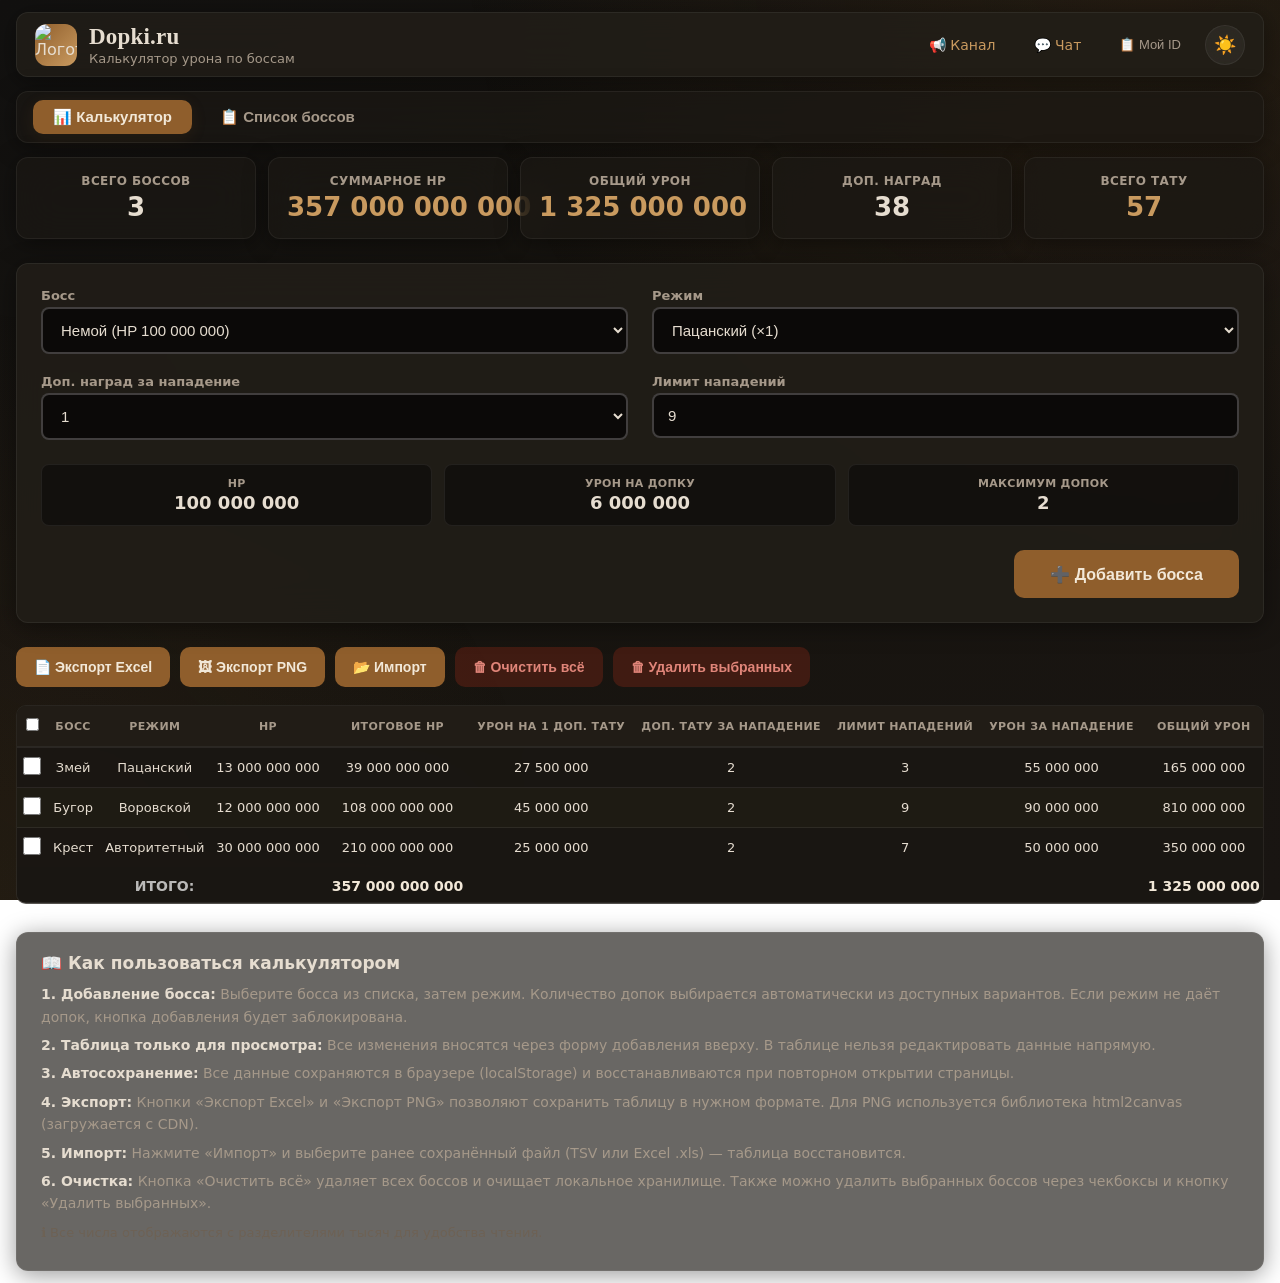
==== commit abc49b21: "Update favicon and add Open Graph image meta tag" ====
--- a/index.html
+++ b/index.html
@@ -7,10 +7,12 @@
     <meta property="og:title" content="Dopki.ru — Калькулятор урона по боссам">
     <meta property="og:description" content="Считайте HP, урон и допки по боссам, ведите свою таблицу и сверяйтесь со справочным списком.">
     <meta property="og:type" content="website">
+    <meta property="og:image" content="https://dopki.ru/favicon.png">
     <meta name="theme-color" content="#121110">
     <meta http-equiv="Content-Security-Policy" content="default-src 'self'; script-src 'self' https://cdn.jsdelivr.net; style-src 'self' 'unsafe-inline'; img-src 'self' data: https://i.ibb.co; object-src 'none'; base-uri 'self'; form-action 'self'">
     <meta name="referrer" content="strict-origin-when-cross-origin">
-    <link rel="icon" href="data:image/svg+xml,%3Csvg xmlns='http://www.w3.org/2000/svg' viewBox='0 0 100 100'%3E%3Crect width='100' height='100' rx='20' fill='%23171310'/%3E%3Ctext x='50' y='68' font-size='60' font-family='Segoe UI, Arial, sans-serif' font-weight='700' text-anchor='middle' fill='%23c99a5f'%3ED%3C/text%3E%3C/svg%3E">
+    <link rel="icon" href="favicon.png" type="image/png">
+    <link rel="apple-touch-icon" href="favicon.png">
     <title>Боссы — Калькулятор + Список</title>
     <link rel="stylesheet" href="style.css">
 </head>
@@ -72,7 +74,7 @@
                     </div>
                     <div class="field-group">
                         <label for="attackLimitInput">Лимит нападений</label>
-                        <input type="number" id="attackLimitInput" value="9" min="1" step="1">
+                        <input type="number" id="attackLimitInput" value="9" min="1" max="10" step="1">
                     </div>
                     <div class="form-info-grid" id="formInfoGrid">
                         <div class="form-info-item"><div class="info-label">HP</div><div class="info-value" id="displayBaseHp">0</div></div>
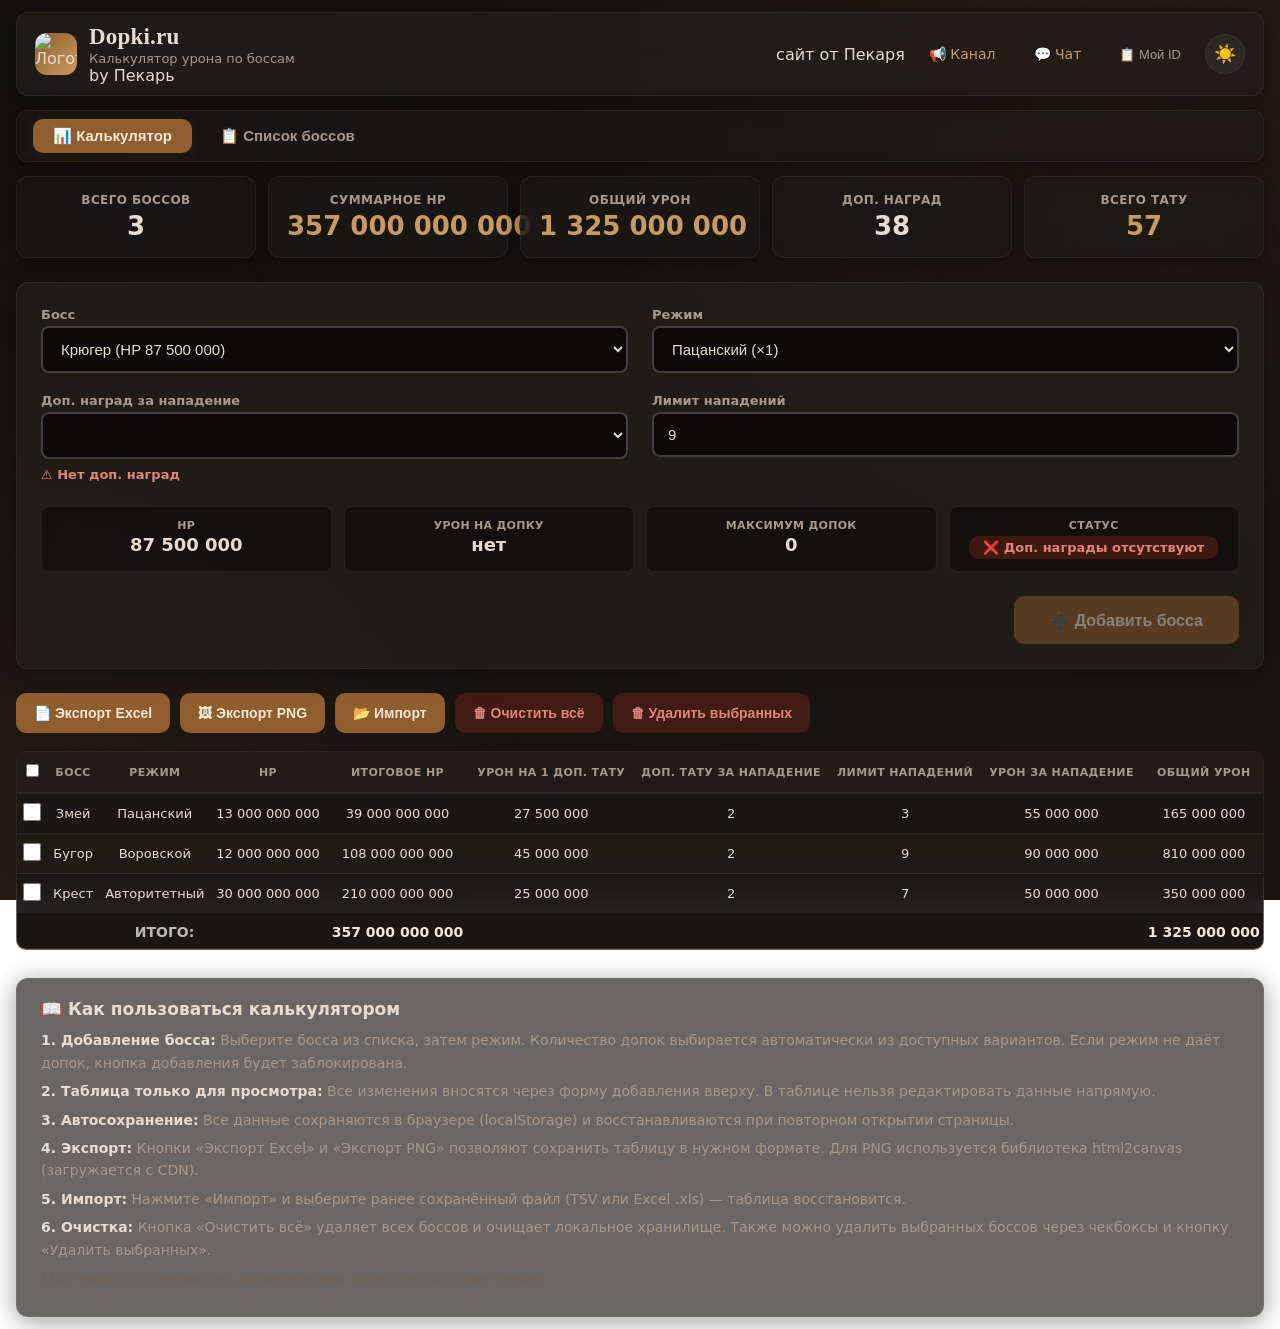
==== commit 043d0bbb: "Add byline and site credit in index.html" ====
--- a/index.html
+++ b/index.html
@@ -28,9 +28,11 @@
             <div class="logo-text">
                 <span class="title">Dopki.ru</span>
                 <span class="sub">Калькулятор урона по боссам</span>
+                <span class="byline">by Пекарь</span>
             </div>
         </div>
         <div class="header-actions">
+            <span class="header-byline">сайт от Пекаря</span>
             <a href="https://t.me/dopkiru" target="_blank" class="btn-link primary">📢 Канал</a>
             <a href="https://t.me/dopkicom" target="_blank" class="btn-link primary">💬 Чат</a>
             <button class="btn-link" id="copyIdBtn" style="font-size:13px;">📋 Мой ID</button>
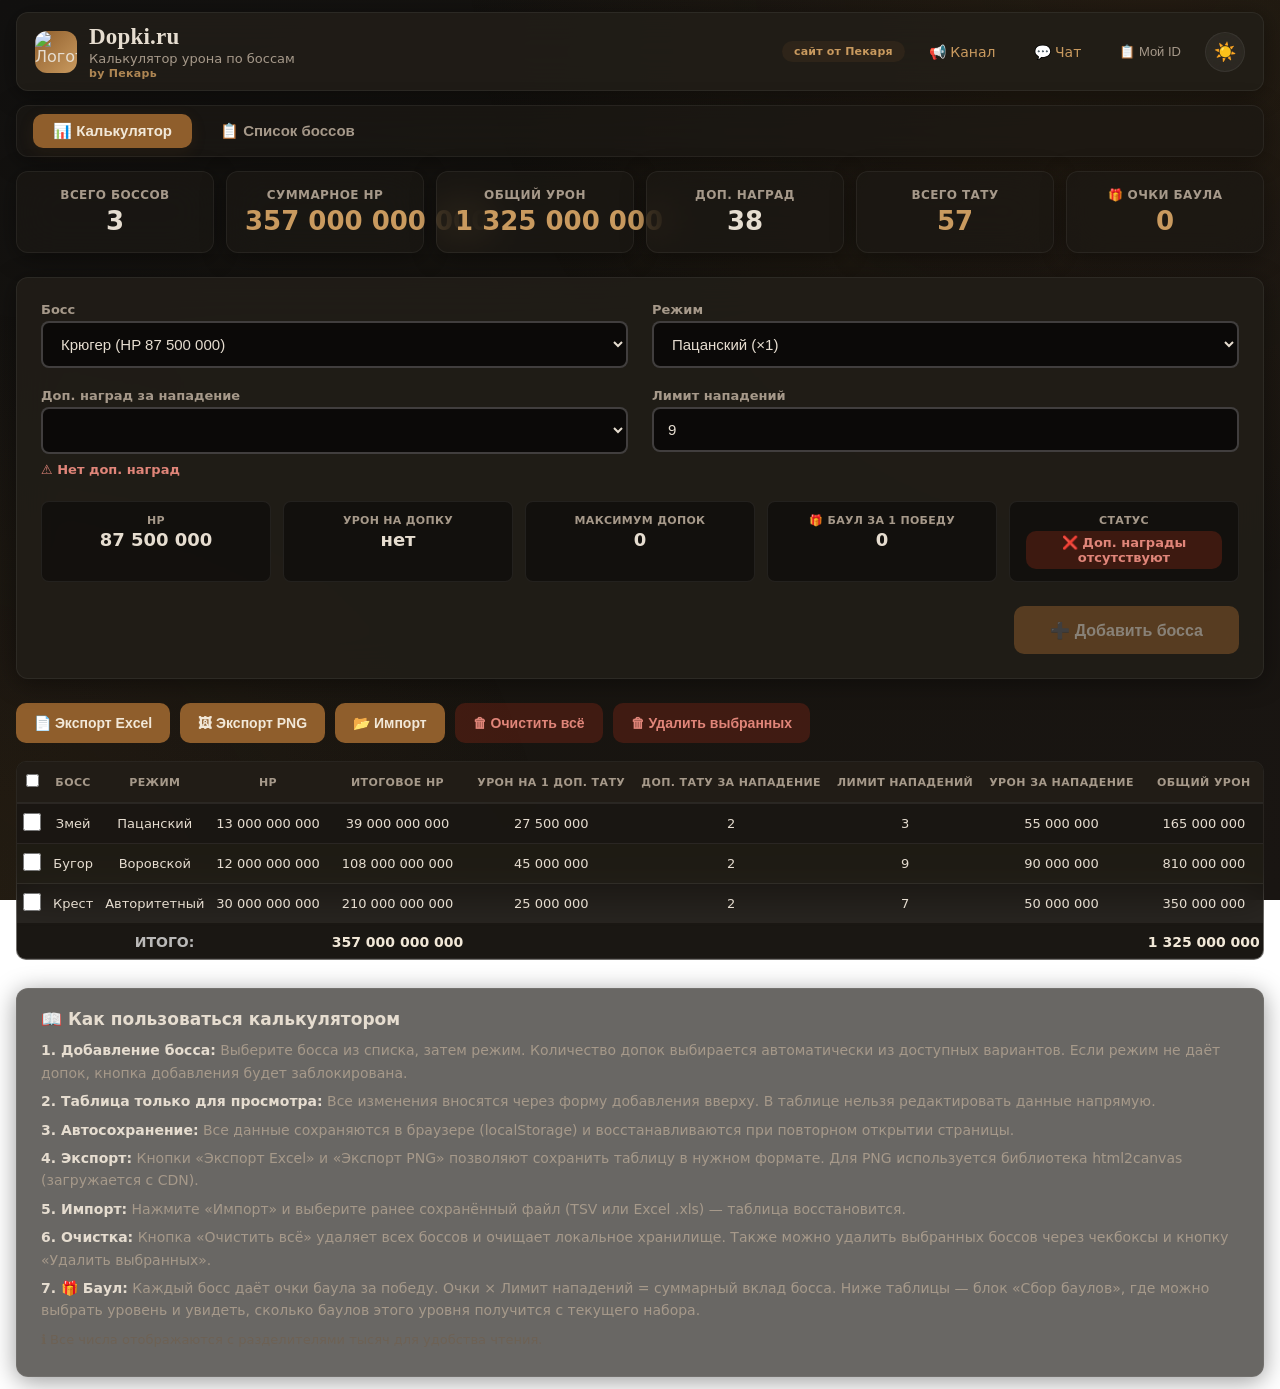
==== commit 261645b6: "Add baul points section and related stats" ====
--- a/index.html
+++ b/index.html
@@ -55,6 +55,7 @@
             <div class="stat-card accent"><div class="stat-label">Общий урон</div><div class="stat-value" id="statTotalDmg">0</div></div>
             <div class="stat-card"><div class="stat-label">Доп. наград</div><div class="stat-value" id="statExtraTatu">0</div></div>
             <div class="stat-card accent"><div class="stat-label">Всего тату</div><div class="stat-value" id="statAllTatu">0</div></div>
+            <div class="stat-card accent"><div class="stat-label">🎁 Очки баула</div><div class="stat-value" id="statBaulPts">0</div></div>
         </div>
 
         <!-- ADD FORM -->
@@ -82,6 +83,7 @@
                         <div class="form-info-item"><div class="info-label">HP</div><div class="info-value" id="displayBaseHp">0</div></div>
                         <div class="form-info-item"><div class="info-label">Урон на допку</div><div class="info-value" id="displayDmgPerTatu">0</div></div>
                         <div class="form-info-item"><div class="info-label">Максимум допок</div><div class="info-value" id="displayMaxTatu">0</div></div>
+                        <div class="form-info-item" id="baulPtsCard"><div class="info-label">🎁 Баул за 1 победу</div><div class="info-value" id="displayBaulPts">0</div></div>
                         <div class="form-info-item danger" id="noDopCard" style="display:none;">
                             <div class="info-label">Статус</div>
                             <div class="info-value"><span class="no-dop-badge">❌ Доп. награды отсутствуют</span></div>
@@ -121,6 +123,7 @@
                         <th>Доп. тату</th>
                         <th>Тату за победы</th>
                         <th>Всего тату</th>
+                        <th>🎁 Баул</th>
                         <th>Удалить</th>
                     </tr>
                 </thead>
@@ -135,6 +138,7 @@
                         <td id="totalExtraTatu">0</td>
                         <td id="totalWinTatu">0</td>
                         <td id="totalAllTatu">0</td>
+                        <td id="totalBaulPts">0</td>
                         <td></td>
                     </tr>
                 </tfoot>
@@ -143,6 +147,33 @@
 
         <!-- EMPTY -->
         <div id="emptyMessage" class="empty-message">Нет добавленных боссов. Добавьте первого!</div>
+
+        <!-- СБОР БАУЛОВ -->
+        <div class="baul-collect" id="baulCollect" style="display:none;">
+            <div class="baul-collect-title">🎁 Сбор баулов</div>
+            <div class="baul-collect-body">
+                <div class="baul-collect-select">
+                    <label for="baulLevel">Собираю баулы на уровне</label>
+                    <select id="baulLevel"></select>
+                </div>
+                <div class="baul-collect-stats">
+                    <div class="baul-stat">
+                        <div class="baul-stat-lbl">Получишь баулов</div>
+                        <div class="baul-stat-val big" id="baulCount">0</div>
+                        <div class="baul-stat-sub" id="baulCountSub">уровня 30</div>
+                    </div>
+                    <div class="baul-stat">
+                        <div class="baul-stat-lbl">Стоимость 1 баула</div>
+                        <div class="baul-stat-val" id="baulCost">338 375</div>
+                    </div>
+                    <div class="baul-stat">
+                        <div class="baul-stat-lbl">Остаток очков</div>
+                        <div class="baul-stat-val" id="baulRemain">0</div>
+                        <div class="baul-stat-sub" id="baulRemainSub">—</div>
+                    </div>
+                </div>
+            </div>
+        </div>
 
         <!-- GUIDE -->
         <div class="guide">
@@ -153,6 +184,7 @@
             <p><strong>4. Экспорт:</strong> Кнопки «Экспорт Excel» и «Экспорт PNG» позволяют сохранить таблицу в нужном формате. Для PNG используется библиотека html2canvas (загружается с CDN).</p>
             <p><strong>5. Импорт:</strong> Нажмите «Импорт» и выберите ранее сохранённый файл (TSV или Excel .xls) — таблица восстановится.</p>
             <p><strong>6. Очистка:</strong> Кнопка «Очистить всё» удаляет всех боссов и очищает локальное хранилище. Также можно удалить выбранных боссов через чекбоксы и кнопку «Удалить выбранных».</p>
+            <p><strong>7. 🎁 Баул:</strong> Каждый босс даёт очки баула за победу. Очки × Лимит нападений = суммарный вклад босса. Ниже таблицы — блок «Сбор баулов», где можно выбрать уровень и увидеть, сколько баулов этого уровня получится с текущего набора.</p>
             <p style="margin-top:8px; color:var(--text-muted); font-size:13px;">ℹ️ Все числа отображаются с разделителями тысяч для удобства чтения.</p>
         </div>
     </div>
--- a/style.css
+++ b/style.css
@@ -1,4 +1,4 @@
-        /* ===== ОБЩИЕ СТИЛИ (без изменений) ===== */
+/* ===== ОБЩИЕ СТИЛИ ===== */
         * { box-sizing: border-box; margin: 0; padding: 0; }
 
         :root {
@@ -106,7 +106,6 @@
             --hp-mid-bg: rgba(240, 169, 60, 0.07);
             --hp-high-bg: rgba(240, 130, 74, 0.07);
             --hp-vhigh-bg: rgba(240, 104, 90, 0.07);
-            /* Категории — не радуга, а три чётких «ранга»: чёрный/серебро, красный, золото */
             --cat-blue: #d8d2c4;
             --cat-amber: #e0574a;
             --cat-violet: #c99a5f;
@@ -227,8 +226,7 @@
         .tab-content.active { display: block; }
         @keyframes fade { from { opacity: 0.4; } to { opacity: 1; } }
 
-        /* ===== ИЗОЛЯЦИЯ СТИЛЕЙ ДЛЯ КАЖДОГО ТАБА ===== */
-        /* Стили для Калькулятора (префикс #tab-calculator) */
+        /* ===== КАЛЬКУЛЯТОР ===== */
         #tab-calculator .stats-grid {
             display: grid; grid-template-columns: repeat(auto-fit, minmax(140px, 1fr)); gap: 12px; margin-bottom: 24px;
         }
@@ -418,13 +416,11 @@
             vertical-align: middle;
             transition: border-color var(--transition), color var(--transition);
         }
-        /* Текстовые ячейки — без элементов ввода */
         #tab-calculator table.boss-table td .static-text {
             font-weight: 500;
             padding: 4px 0;
             display: block;
         }
-        /* Чекбоксы в таблице */
         #tab-calculator table.boss-table td .row-checkbox {
             width: 18px;
             height: 18px;
@@ -447,7 +443,6 @@
             color: var(--text-danger);
             transform: scale(1.05);
         }
-        /* Итоговая строка — одна строка */
         #tab-calculator .total-row td {
             background: var(--bg-total) !important;
             color: var(--text-inverse) !important;
@@ -521,7 +516,7 @@
         .global-toast.show { opacity: 1; transform: translateX(-50%) translateY(0); }
         #fileInput { display:none; }
 
-        /* ===== Стили для Списка боссов (префикс #tab-bosslist) ===== */
+        /* ===== СПИСОК БОССОВ ===== */
         #tab-bosslist .tables-grid {
             display: grid;
             grid-template-columns: repeat(3, 1fr);
@@ -612,26 +607,36 @@
             padding-right: 3px;
             transition: background 0.2s, box-shadow 0.2s;
         }
-        /* Базовая тепловая карта HP — работает для ВСЕХ ячеек, вне зависимости от допок.
-           Цвет текста соответствует цвету подсветки, чтобы цифры и легенда читались как единая система. */
         #tab-bosslist .hp-cell.hp-low   { background: var(--hp-low-bg);   color: var(--hp-low-color); }
         #tab-bosslist .hp-cell.hp-mid   { background: var(--hp-mid-bg);   color: var(--hp-mid-color); }
         #tab-bosslist .hp-cell.hp-high  { background: var(--hp-high-bg);  color: var(--hp-high-color); }
         #tab-bosslist .hp-cell.hp-vhigh { background: var(--hp-vhigh-bg); color: var(--hp-vhigh-color); font-weight: 700; }
 
-        /* Ячейки с допками — тонкая акцентная рамка вместо белой обводки */
         #tab-bosslist .hp-cell.has-dop {
             cursor: pointer;
             position: relative;
-            border-radius: 4px;
-            border: 1px solid var(--accent-light);
-            font-weight: 600;
-            transition: border-color 0.2s, background 0.2s;
+            font-weight: 700;
+            transition: background 0.15s;
+        }
+        #tab-bosslist .hp-cell.has-dop::after {
+            content: '';
+            position: absolute;
+            top: 0;
+            right: 0;
+            width: 0;
+            height: 0;
+            border-style: solid;
+            border-width: 0 13px 13px 0;
+            border-color: transparent var(--accent-light) transparent transparent;
+            transition: border-color 0.15s, border-width 0.15s;
         }
         #tab-bosslist .hp-cell.has-dop:hover {
-            border-color: var(--accent);
             background: var(--accent-glow) !important;
             z-index: 2;
+        }
+        #tab-bosslist .hp-cell.has-dop:hover::after {
+            border-color: transparent var(--accent) transparent transparent;
+            border-width: 0 17px 17px 0;
         }
         #tab-bosslist .hp-cell.empty {
             background: transparent !important;
@@ -639,10 +644,7 @@
             opacity: 0.35;
             cursor: default;
         }
-        /* Ячейки, скрытые фильтром "только с допками" */
-        #tab-bosslist table tbody tr.dop-filtered-hidden { display: none; }
-
-        /* Легенда тепловой карты — цвет иконки соответствует цвету ячеек с таким же HP */
+
         .hp-legend {
             display: flex;
             flex-wrap: wrap;
@@ -668,7 +670,17 @@
         .hp-legend-item i.hp-vhigh { background: var(--hp-vhigh-bg); box-shadow: inset 0 0 0 1px var(--hp-vhigh-color); }
         .hp-legend-item i.has-dop {
             background: transparent;
-            border: 1px solid var(--accent-light);
+            border: 1px solid var(--border-color);
+            position: relative;
+        }
+        .hp-legend-item i.has-dop::after {
+            content: '';
+            position: absolute;
+            top: 0; right: 0;
+            width: 0; height: 0;
+            border-style: solid;
+            border-width: 0 12px 12px 0;
+            border-color: transparent var(--accent-light) transparent transparent;
         }
         .hp-legend-dop { color: var(--text-primary); font-weight: 500; }
         .hp-legend-toggle {
@@ -942,3 +954,34 @@
             .tabs { margin-bottom: 14px; }
             .scroll-hint { display: none; }
         }
+
+        /* ============================================================
+           ПОДПИСЬ "by Пекарь" И БЕЙДЖ "сайт от Пекаря" В ШАПКЕ
+           ============================================================ */
+
+        /* Тонкая подпись под логотипом */
+        .logo-text .byline {
+            font-size: 11px;
+            font-weight: 600;
+            color: var(--accent-light);
+            letter-spacing: 0.3px;
+            margin-top: 1px;
+            opacity: 0.85;
+        }
+
+        /* Пилюля рядом с кнопками «Канал» / «Чат» / «Мой ID» */
+        .header-actions .header-byline {
+            font-size: 11px;
+            font-weight: 600;
+            color: var(--accent-light);
+            padding: 4px 12px;
+            border-radius: 20px;
+            background: var(--accent-glow);
+            white-space: nowrap;
+            letter-spacing: 0.2px;
+        }
+
+        @media (max-width: 480px) {
+            .logo-text .byline { font-size: 10px; }
+            .header-actions .header-byline { font-size: 10px; padding: 3px 9px; }
+        }
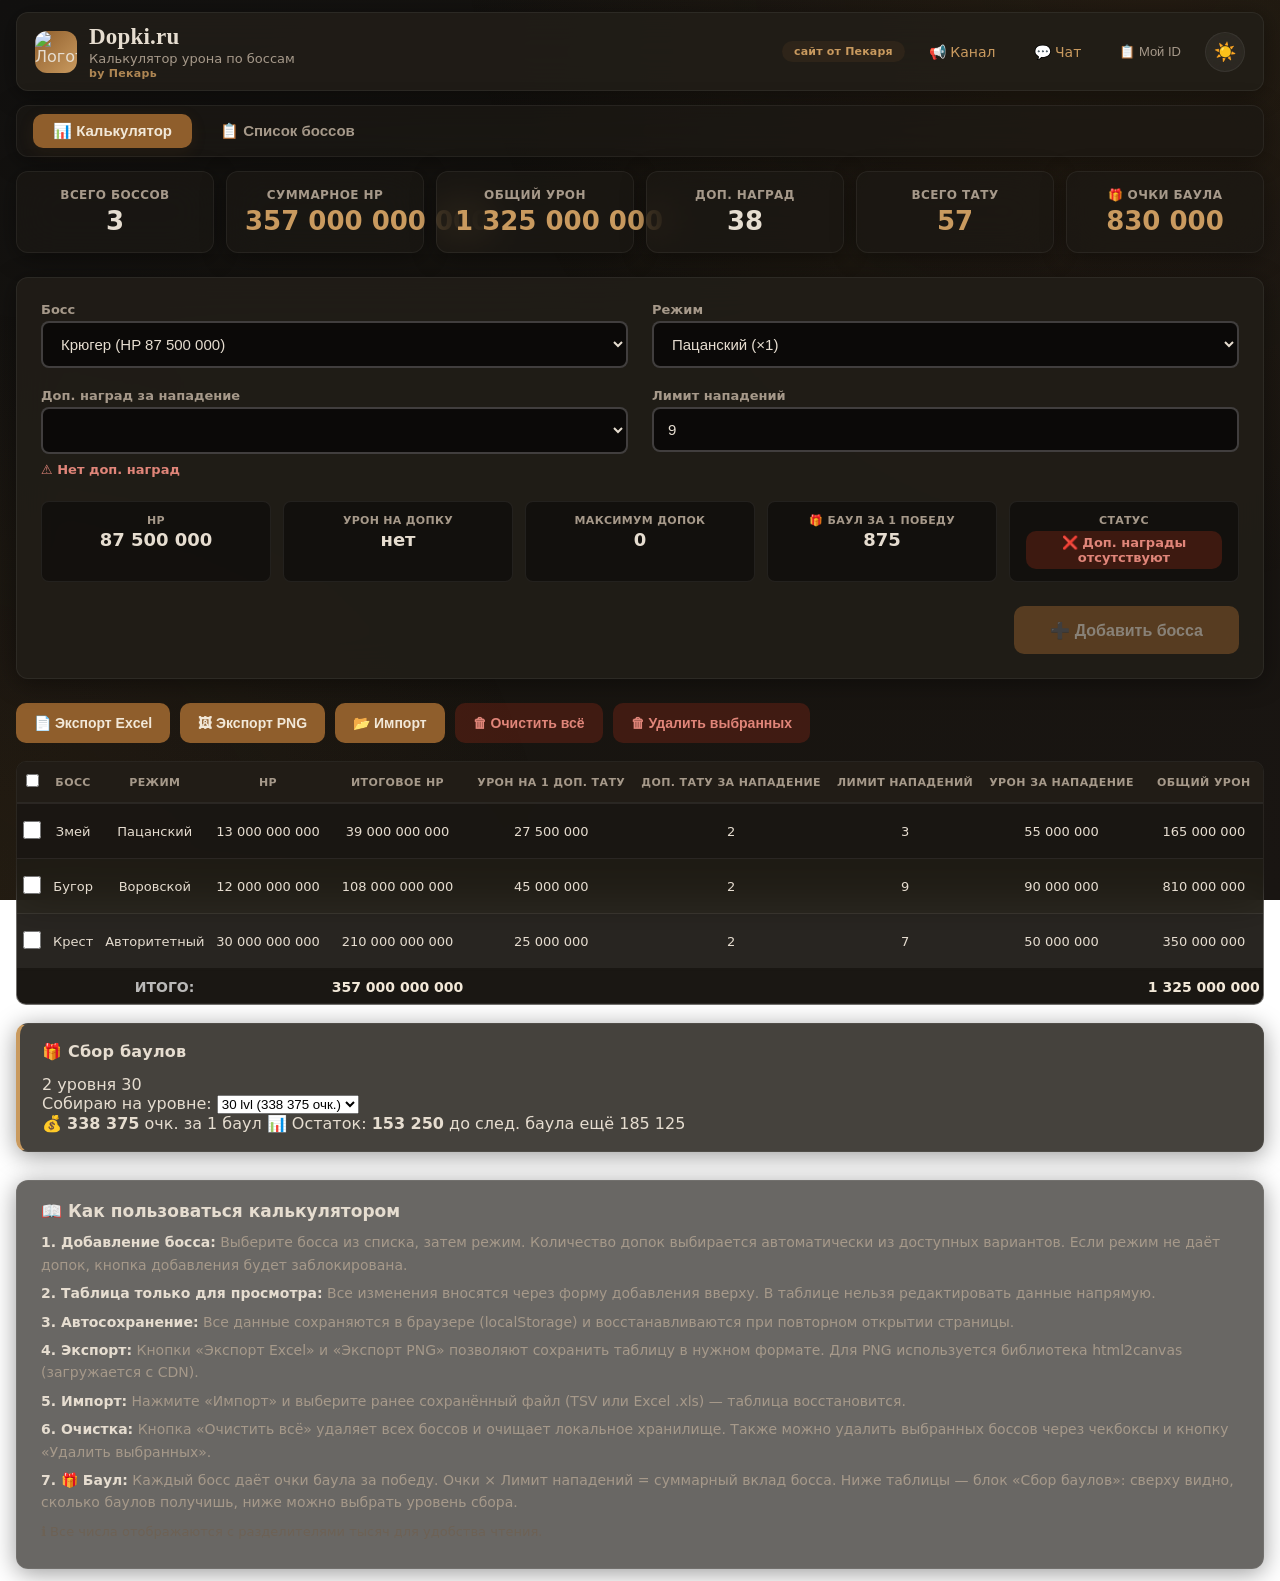
==== commit e40ba0e2: "Refactor baul collection UI and update description Updated the baul collection section and improved " ====
--- a/index.html
+++ b/index.html
@@ -151,27 +151,21 @@
         <!-- СБОР БАУЛОВ -->
         <div class="baul-collect" id="baulCollect" style="display:none;">
             <div class="baul-collect-title">🎁 Сбор баулов</div>
-            <div class="baul-collect-body">
-                <div class="baul-collect-select">
-                    <label for="baulLevel">Собираю баулы на уровне</label>
-                    <select id="baulLevel"></select>
-                </div>
-                <div class="baul-collect-stats">
-                    <div class="baul-stat">
-                        <div class="baul-stat-lbl">Получишь баулов</div>
-                        <div class="baul-stat-val big" id="baulCount">0</div>
-                        <div class="baul-stat-sub" id="baulCountSub">уровня 30</div>
-                    </div>
-                    <div class="baul-stat">
-                        <div class="baul-stat-lbl">Стоимость 1 баула</div>
-                        <div class="baul-stat-val" id="baulCost">338 375</div>
-                    </div>
-                    <div class="baul-stat">
-                        <div class="baul-stat-lbl">Остаток очков</div>
-                        <div class="baul-stat-val" id="baulRemain">0</div>
-                        <div class="baul-stat-sub" id="baulRemainSub">—</div>
-                    </div>
-                </div>
+
+            <div class="baul-collect-hero">
+                <span class="baul-hero-num" id="baulCount">0</span>
+                <span class="baul-hero-word" id="baulCountSub">баулов 30 lvl</span>
+            </div>
+
+            <div class="baul-collect-row">
+                <label for="baulLevel" class="baul-row-label">Собираю на уровне:</label>
+                <select id="baulLevel" class="baul-row-select"></select>
+            </div>
+
+            <div class="baul-collect-meta">
+                <span class="baul-meta-item">💰 <b id="baulCost">338 375</b> очк. за 1 баул</span>
+                <span class="baul-meta-item">📊 Остаток: <b id="baulRemain">0</b></span>
+                <span class="baul-meta-hint" id="baulRemainSub">—</span>
             </div>
         </div>
 
@@ -184,7 +178,7 @@
             <p><strong>4. Экспорт:</strong> Кнопки «Экспорт Excel» и «Экспорт PNG» позволяют сохранить таблицу в нужном формате. Для PNG используется библиотека html2canvas (загружается с CDN).</p>
             <p><strong>5. Импорт:</strong> Нажмите «Импорт» и выберите ранее сохранённый файл (TSV или Excel .xls) — таблица восстановится.</p>
             <p><strong>6. Очистка:</strong> Кнопка «Очистить всё» удаляет всех боссов и очищает локальное хранилище. Также можно удалить выбранных боссов через чекбоксы и кнопку «Удалить выбранных».</p>
-            <p><strong>7. 🎁 Баул:</strong> Каждый босс даёт очки баула за победу. Очки × Лимит нападений = суммарный вклад босса. Ниже таблицы — блок «Сбор баулов», где можно выбрать уровень и увидеть, сколько баулов этого уровня получится с текущего набора.</p>
+            <p><strong>7. 🎁 Баул:</strong> Каждый босс даёт очки баула за победу. Очки × Лимит нападений = суммарный вклад босса. Ниже таблицы — блок «Сбор баулов»: сверху видно, сколько баулов получишь, ниже можно выбрать уровень сбора.</p>
             <p style="margin-top:8px; color:var(--text-muted); font-size:13px;">ℹ️ Все числа отображаются с разделителями тысяч для удобства чтения.</p>
         </div>
     </div>
--- a/style.css
+++ b/style.css
@@ -378,7 +378,7 @@
             width: 100%;
             border-collapse: collapse;
             font-size: 13px;
-            min-width: 1150px;
+            min-width: 1230px;
             background: var(--bg-card);
             transition: background var(--transition);
         }
@@ -906,7 +906,7 @@
             #tab-calculator .stat-card .stat-value { font-size: clamp(13px, 4.4vw, 20px); }
             #tab-calculator .actions-bar { flex-direction:column; align-items:stretch; }
             #tab-calculator .actions-bar .btn { justify-content:center; width:100%; }
-            #tab-calculator table.boss-table { font-size:11px; min-width:820px; }
+            #tab-calculator table.boss-table { font-size:11px; min-width:880px; }
             #tab-calculator table.boss-table th, #tab-calculator table.boss-table td { padding:8px 6px; }
             #tab-calculator table.boss-table th:first-child,
             #tab-calculator table.boss-table td:first-child {
@@ -941,7 +941,7 @@
             #tab-calculator .form-info-grid { grid-template-columns:1fr 1fr; }
             #tab-calculator .form-info-item .info-value { font-size:15px; }
             #tab-calculator .add-form-wrap { padding:16px; }
-            #tab-calculator table.boss-table { font-size:10px; min-width:700px; }
+            #tab-calculator table.boss-table { font-size:10px; min-width:760px; }
             #tab-calculator .guide p, #tab-calculator .guide ul { font-size:13px; }
             #tab-bosslist table { font-size: 11px; min-width: 270px; }
             #tab-bosslist .col-boss { min-width: 68px; }
@@ -959,7 +959,6 @@
            ПОДПИСЬ "by Пекарь" И БЕЙДЖ "сайт от Пекаря" В ШАПКЕ
            ============================================================ */
 
-        /* Тонкая подпись под логотипом */
         .logo-text .byline {
             font-size: 11px;
             font-weight: 600;
@@ -969,7 +968,6 @@
             opacity: 0.85;
         }
 
-        /* Пилюля рядом с кнопками «Канал» / «Чат» / «Мой ID» */
         .header-actions .header-byline {
             font-size: 11px;
             font-weight: 600;
@@ -985,3 +983,93 @@
             .logo-text .byline { font-size: 10px; }
             .header-actions .header-byline { font-size: 10px; padding: 3px 9px; }
         }
+
+        /* ============================================================
+           СБОР БАУЛОВ (под таблицей калькулятора)
+           ============================================================ */
+        #tab-calculator .baul-collect {
+            margin-bottom: 18px;
+            padding: 18px 22px;
+            background: var(--glass-bg-strong);
+            backdrop-filter: blur(var(--glass-blur));
+            -webkit-backdrop-filter: blur(var(--glass-blur));
+            border: 1px solid var(--glass-border);
+            border-left: 4px solid var(--accent-light);
+            border-radius: var(--radius-card);
+            box-shadow: var(--shadow-card);
+        }
+        #tab-calculator .baul-collect-title {
+            font-size: 16px;
+            font-weight: 700;
+            color: var(--text-primary);
+            margin-bottom: 14px;
+            letter-spacing: 0.2px;
+        }
+        #tab-calculator .baul-collect-body {
+            display: grid;
+            grid-template-columns: 240px 1fr;
+            gap: 24px;
+            align-items: center;
+        }
+        @media (max-width: 768px) {
+            #tab-calculator .baul-collect-body { grid-template-columns: 1fr; gap: 14px; }
+        }
+        #tab-calculator .baul-collect-select label {
+            display: block;
+            font-size: 11px;
+            font-weight: 600;
+            text-transform: uppercase;
+            letter-spacing: 0.4px;
+            color: var(--text-secondary);
+            margin-bottom: 6px;
+        }
+        #tab-calculator .baul-collect-select select {
+            width: 100%;
+            padding: 11px 14px;
+            border: 2px solid var(--border-input);
+            border-radius: var(--radius-input);
+            font-size: 15px;
+            font-weight: 600;
+            color: var(--text-primary);
+            background: var(--bg-input);
+            outline: none;
+            cursor: pointer;
+            transition: border-color var(--transition), box-shadow var(--transition);
+        }
+        #tab-calculator .baul-collect-select select:focus {
+            border-color: var(--text-link);
+            box-shadow: 0 0 0 4px var(--accent-glow);
+        }
+        #tab-calculator .baul-collect-stats {
+            display: flex;
+            gap: 28px;
+            flex-wrap: wrap;
+            align-items: center;
+        }
+        #tab-calculator .baul-stat {
+            min-width: 120px;
+        }
+        #tab-calculator .baul-stat-lbl {
+            font-size: 11px;
+            font-weight: 600;
+            text-transform: uppercase;
+            letter-spacing: 0.4px;
+            color: var(--text-secondary);
+            margin-bottom: 4px;
+        }
+        #tab-calculator .baul-stat-val {
+            font-size: 22px;
+            font-weight: 700;
+            color: var(--text-primary);
+            font-variant-numeric: tabular-nums;
+            line-height: 1.1;
+        }
+        #tab-calculator .baul-stat-val.big {
+            font-size: 40px;
+            color: var(--accent-light);
+        }
+        #tab-calculator .baul-stat-sub {
+            font-size: 12px;
+            color: var(--text-muted);
+            margin-top: 2px;
+        }
